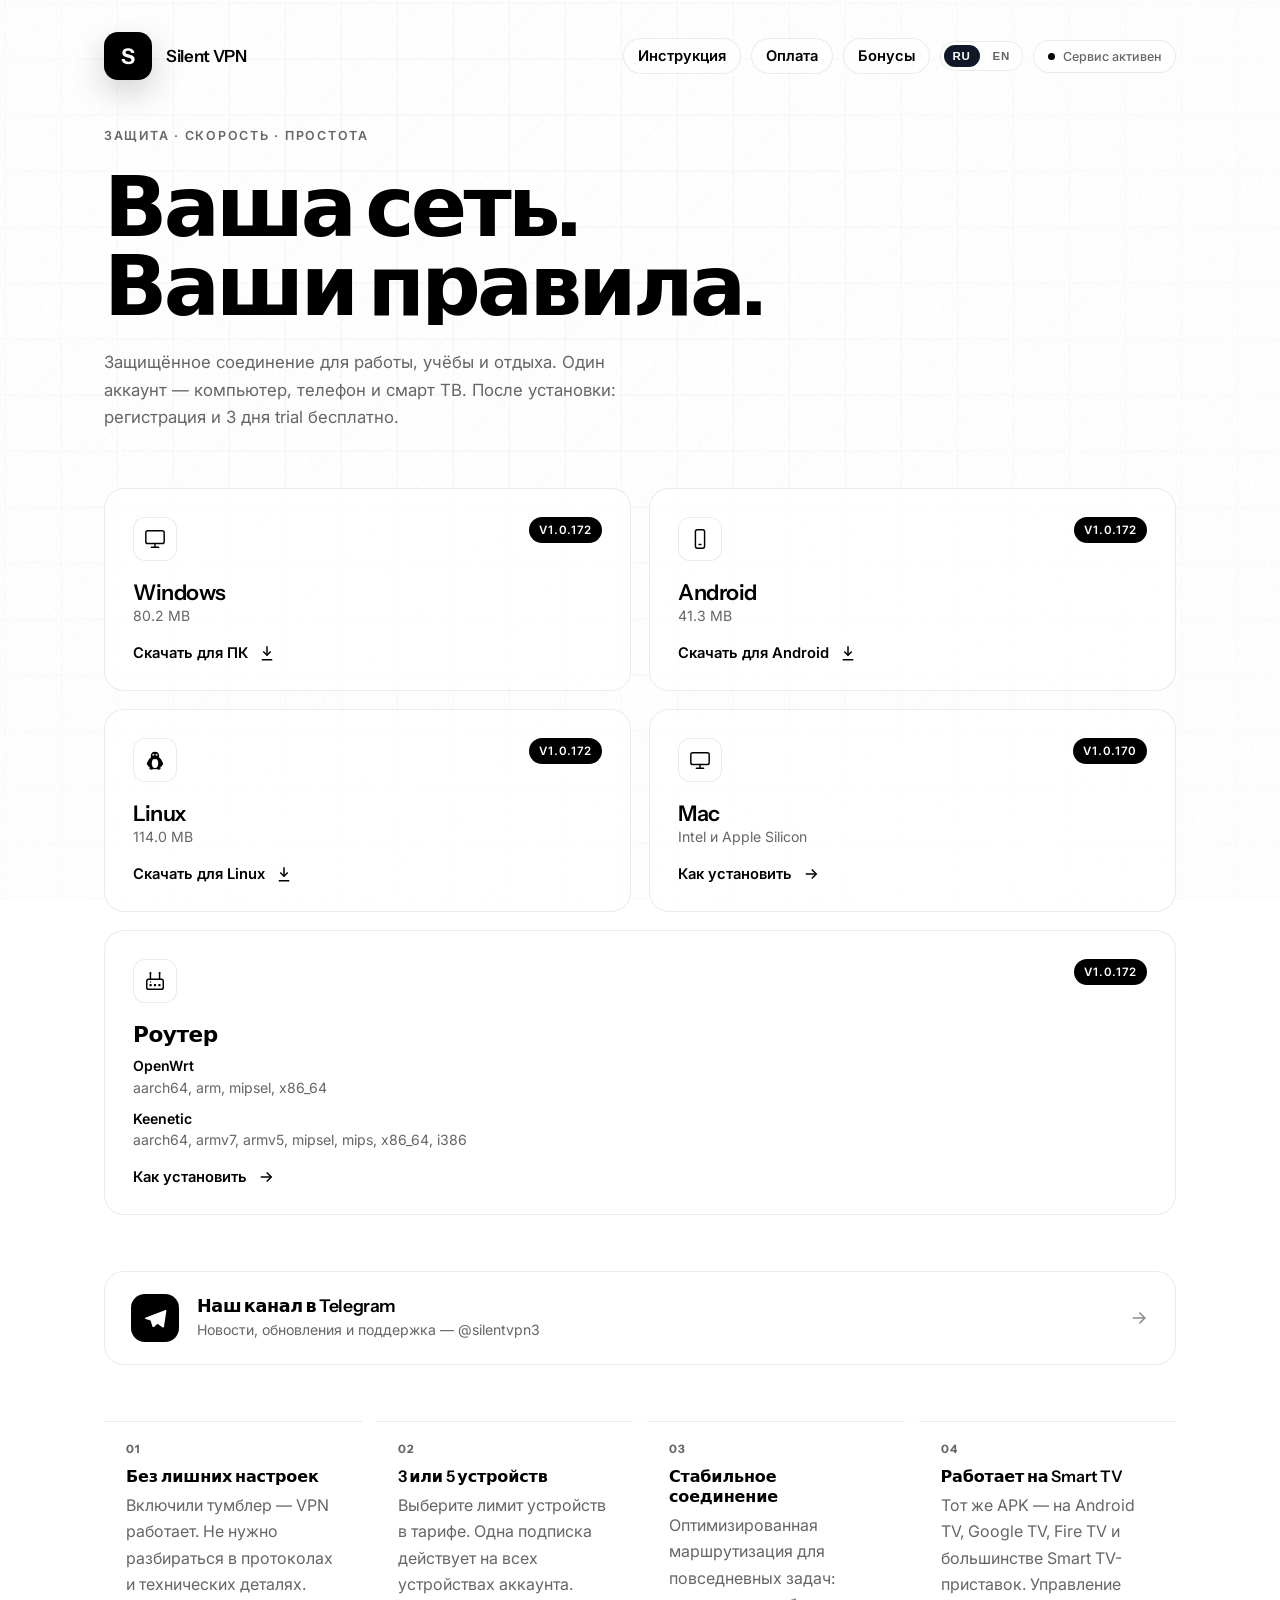
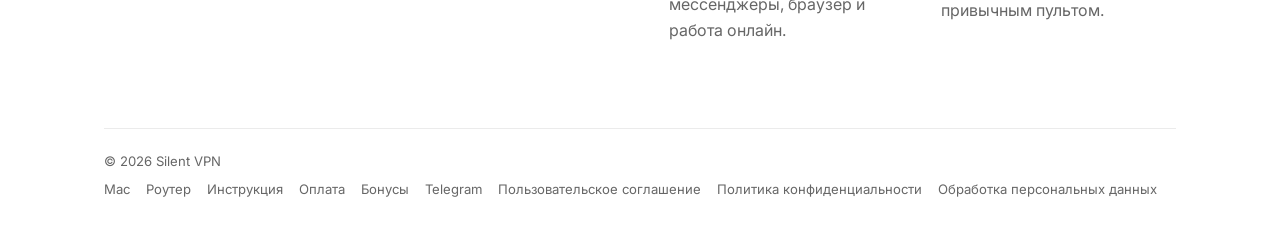
==== index.html @ e0f51c8a "fix: refresh router release badge from published metadata" ====
<!DOCTYPE html>
<html lang="ru">
<head>
  <meta charset="UTF-8">
  <meta name="viewport" content="width=device-width, initial-scale=1.0">
  <title>Silent VPN — скачать</title>
  <meta name="description" content="Silent VPN — защищённое соединение для работы, учёбы и отдыха. Windows, Android и Smart TV, 3 дня trial бесплатно.">
  <!-- site-build: 20260827-status-above-toggle -->
  <link rel="icon" href="favicon.svg" type="image/svg+xml">
  <link rel="preconnect" href="https://fonts.googleapis.com">
  <link rel="preconnect" href="https://fonts.gstatic.com" crossorigin>
  <link href="https://fonts.googleapis.com/css2?family=Instrument+Sans:wght@400;500;600;700&family=Inter:wght@400;500;600&display=swap" rel="stylesheet">
  <link rel="stylesheet" href="typography.css?v=1">
  <link rel="stylesheet" href="guide.css?v=25">
  <style>
    :root {
      --bg: #ffffff;
      --fg: #000000;
      --muted: #666666;
      --line: rgba(0, 0, 0, 0.08);
      --accent: #1a1a1a;
      --card: rgba(255, 255, 255, 0.72);
      --shadow: 0 24px 80px rgba(0, 0, 0, 0.08);
      --radius: 20px;
    }

    *, *::before, *::after { box-sizing: border-box; margin: 0; padding: 0; }

    html {
      scroll-behavior: smooth;
      -webkit-font-smoothing: antialiased;
    }

    body {
      min-height: 100vh;
      font-family: var(--font-body);
      font-weight: var(--weight-body);
      color: var(--fg);
      background: var(--bg);
      overflow-x: hidden;
    }

    .canvas-bg {
      position: fixed;
      inset: 0;
      z-index: 0;
      pointer-events: none;
    }

    .grain {
      position: fixed;
      inset: 0;
      z-index: 1;
      pointer-events: none;
      opacity: 0.045;
      background-image: url("data:image/svg+xml,%3Csvg viewBox='0 0 256 256' xmlns='http://www.w3.org/2000/svg'%3E%3Cfilter id='n'%3E%3CfeTurbulence type='fractalNoise' baseFrequency='0.85' numOctaves='4' stitchTiles='stitch'/%3E%3C/filter%3E%3Crect width='100%25' height='100%25' filter='url(%23n)'/%3E%3C/svg%3E");
      animation: grainShift 8s steps(10) infinite;
    }

    @keyframes grainShift {
      0%, 100% { transform: translate(0, 0); }
      10% { transform: translate(-2%, -3%); }
      30% { transform: translate(1%, 2%); }
      50% { transform: translate(-1%, 1%); }
      70% { transform: translate(2%, -1%); }
      90% { transform: translate(-2%, 2%); }
    }

    .page {
      position: relative;
      z-index: 2;
      min-height: 100vh;
      display: grid;
      grid-template-rows: auto 1fr auto;
      max-width: 1120px;
      margin: 0 auto;
      padding: 32px 24px 40px;
    }

    header {
      display: flex;
      align-items: center;
      justify-content: space-between;
      gap: 16px;
      animation: fadeUp 0.9s cubic-bezier(0.16, 1, 0.3, 1) both;
    }

    .brand {
      display: flex;
      align-items: center;
      gap: 14px;
      text-decoration: none;
      color: inherit;
    }

    .logo {
      width: 48px;
      height: 48px;
      border-radius: 14px;
      background: #000;
      display: grid;
      place-items: center;
      color: #fff;
      font-family: var(--font-display);
      font-weight: 700;
      font-size: 1.35rem;
      box-shadow: 0 12px 32px rgba(0, 0, 0, 0.18);
      animation: logoFloat 6s ease-in-out infinite;
    }

    @keyframes logoFloat {
      0%, 100% { transform: translateY(0); }
      50% { transform: translateY(-4px); }
    }

    .brand-name {
      font-family: var(--font-display);
      font-weight: 600;
      font-size: 1.05rem;
      letter-spacing: -0.02em;
    }

    .status-pill {
      display: inline-flex;
      align-items: center;
      gap: 8px;
      padding: 8px 14px;
      border: 1px solid var(--line);
      border-radius: 999px;
      font-size: 0.78rem;
      font-weight: 500;
      color: var(--muted);
      backdrop-filter: blur(8px);
      background: rgba(255, 255, 255, 0.6);
    }

    .status-dot {
      width: 7px;
      height: 7px;
      border-radius: 50%;
      background: #000;
      animation: pulse 2.4s ease-in-out infinite;
    }

    @keyframes pulse {
      0%, 100% { opacity: 1; transform: scale(1); }
      50% { opacity: 0.35; transform: scale(0.85); }
    }

    main {
      display: grid;
      align-content: center;
      gap: 56px;
      padding: 48px 0 64px;
    }

    .hero {
      display: grid;
      gap: 24px;
      max-width: 680px;
    }

    .eyebrow {
      font-size: 0.78rem;
      font-weight: 600;
      letter-spacing: 0.14em;
      text-transform: uppercase;
      color: var(--muted);
      animation: fadeUp 0.9s 0.08s cubic-bezier(0.16, 1, 0.3, 1) both;
    }

    h1 {
      font-family: var(--font-display);
      font-size: var(--type-page);
      line-height: 0.95;
      letter-spacing: -0.045em;
      font-weight: var(--weight-display);
    }

    .title-line {
      display: block;
      overflow: hidden;
    }

    .title-line span {
      display: inline-block;
      animation: slideUp 1s cubic-bezier(0.16, 1, 0.3, 1) both;
    }

    .title-line:nth-child(1) span { animation-delay: 0.12s; }
    .title-line:nth-child(2) span { animation-delay: 0.22s; }

    @keyframes slideUp {
      from { transform: translateY(110%); opacity: 0; }
      to { transform: translateY(0); opacity: 1; }
    }

    @keyframes fadeUp {
      from { transform: translateY(18px); opacity: 0; }
      to { transform: translateY(0); opacity: 1; }
    }

    .hero-desc {
      max-width: 520px;
      font-size: var(--type-lead);
      line-height: var(--leading-body);
      color: var(--muted);
      animation: fadeUp 0.9s 0.32s cubic-bezier(0.16, 1, 0.3, 1) both;
    }

    .promo-line {
      display: flex;
      flex-wrap: wrap;
      align-items: center;
      gap: 8px;
      margin-top: 4px;
    }

    .promo-old {
      text-decoration: line-through;
      text-decoration-color: rgba(102, 102, 102, 0.55);
      color: var(--muted);
      opacity: 0.6;
    }

    .promo-badge {
      display: inline-flex;
      align-items: center;
      gap: 6px;
      font-family: var(--font-display);
      font-size: 0.82rem;
      font-weight: 700;
      letter-spacing: 0.01em;
      color: #fff;
      background: var(--accent);
      padding: 5px 12px;
      border-radius: 999px;
      white-space: nowrap;
      animation: promoPulse 2.6s ease-in-out infinite;
    }

    .promo-badge::before {
      content: "";
      width: 6px;
      height: 6px;
      border-radius: 50%;
      background: #fff;
      flex-shrink: 0;
    }

    @keyframes promoPulse {
      0%, 100% { box-shadow: 0 0 0 0 rgba(26, 26, 26, 0.28); }
      50% { box-shadow: 0 0 0 6px rgba(26, 26, 26, 0); }
    }

    .downloads {
      display: grid;
      grid-template-columns: repeat(2, minmax(0, 1fr));
      gap: 18px;
      animation: fadeUp 0.9s 0.42s cubic-bezier(0.16, 1, 0.3, 1) both;
    }

    .dl-card-openwrt {
      grid-column: 1 / -1;
    }

    @media (max-width: 720px) {
      .downloads { grid-template-columns: 1fr; }
    }

    .dl-card {
      position: relative;
      display: flex;
      flex-direction: column;
      gap: 18px;
      padding: 28px;
      border: 1px solid var(--line);
      border-radius: var(--radius);
      background: var(--card);
      backdrop-filter: blur(16px);
      text-decoration: none;
      color: inherit;
      overflow: hidden;
      transition: transform 0.45s cubic-bezier(0.16, 1, 0.3, 1),
                  border-color 0.35s ease,
                  box-shadow 0.45s cubic-bezier(0.16, 1, 0.3, 1);
    }

    .dl-card::before {
      content: "";
      position: absolute;
      inset: 0;
      background: linear-gradient(135deg, rgba(0,0,0,0.04) 0%, transparent 55%);
      opacity: 0;
      transition: opacity 0.35s ease;
    }

    .dl-card:hover {
      transform: translateY(-4px);
      border-color: rgba(0, 0, 0, 0.18);
      box-shadow: var(--shadow);
    }

    .dl-card:hover::before { opacity: 1; }

    .dl-top {
      display: flex;
      align-items: flex-start;
      justify-content: space-between;
      gap: 12px;
    }

    .dl-icon {
      width: 44px;
      height: 44px;
      border-radius: 12px;
      border: 1px solid var(--line);
      display: grid;
      place-items: center;
      background: #fff;
    }

    .dl-icon svg {
      width: 22px;
      height: 22px;
      stroke: #000;
      fill: none;
      stroke-width: 1.6;
      stroke-linecap: round;
      stroke-linejoin: round;
    }

    /* Tux: заливка, не stroke-outline */
    .dl-icon-tux svg {
      stroke: none;
      overflow: visible;
    }
    .dl-icon-tux .tux-ink { fill: #000; }
    .dl-icon-tux .tux-belly { fill: #fff; }
    .dl-card-openwrt .r-ant,
    .dl-card-openwrt .r-port,
    .dl-card-openwrt .r-led { fill: #000; stroke: none; }

    .version-badge {
      font-size: 0.72rem;
      font-weight: 600;
      letter-spacing: 0.06em;
      text-transform: uppercase;
      padding: 6px 10px;
      border-radius: 999px;
      background: #000;
      color: #fff;
    }

    .version-badge.loading {
      background: #eee;
      color: #999;
    }

    .dl-title {
      font-family: var(--font-display);
      font-size: var(--type-subsection);
      font-weight: var(--weight-emphasis);
      letter-spacing: -0.02em;
    }

    .dl-meta {
      font-size: 0.88rem;
      color: var(--muted);
      line-height: 1.5;
    }

    .dl-action {
      display: inline-flex;
      align-items: center;
      gap: 10px;
      margin-top: auto;
      font-size: 0.92rem;
      font-weight: 600;
    }

    .dl-action svg {
      width: 18px;
      height: 18px;
      stroke: currentColor;
      fill: none;
      stroke-width: 2;
      transition: transform 0.35s cubic-bezier(0.16, 1, 0.3, 1);
    }

    .dl-card:hover .dl-action svg {
      transform: translateY(3px);
    }

    .dl-card-openwrt:hover .dl-action svg {
      transform: translateX(4px);
    }

    .telegram-block {
      animation: fadeUp 0.9s 0.48s cubic-bezier(0.16, 1, 0.3, 1) both;
    }

    .tg-card {
      display: flex;
      align-items: center;
      gap: 18px;
      padding: 22px 26px;
      border: 1px solid var(--line);
      border-radius: var(--radius);
      background: var(--card);
      backdrop-filter: blur(16px);
      text-decoration: none;
      color: inherit;
      transition: transform 0.45s cubic-bezier(0.16, 1, 0.3, 1),
                  border-color 0.35s ease,
                  box-shadow 0.45s cubic-bezier(0.16, 1, 0.3, 1);
    }

    .tg-card:hover {
      transform: translateY(-3px);
      border-color: rgba(0, 0, 0, 0.18);
      box-shadow: var(--shadow);
    }

    .tg-icon {
      flex-shrink: 0;
      width: 48px;
      height: 48px;
      border-radius: 14px;
      background: #000;
      display: grid;
      place-items: center;
    }

    .tg-icon svg {
      width: 24px;
      height: 24px;
      fill: #fff;
    }

    .tg-copy {
      display: grid;
      gap: 4px;
      min-width: 0;
    }

    .tg-title {
      font-family: var(--font-display);
      font-size: 1.1rem;
      font-weight: 600;
      letter-spacing: -0.02em;
    }

    .tg-sub {
      font-size: 0.88rem;
      color: var(--muted);
      line-height: 1.45;
    }

    .tg-arrow {
      margin-left: auto;
      flex-shrink: 0;
      width: 20px;
      height: 20px;
      stroke: currentColor;
      fill: none;
      stroke-width: 2;
      stroke-linecap: round;
      stroke-linejoin: round;
      opacity: 0.45;
      transition: transform 0.35s cubic-bezier(0.16, 1, 0.3, 1), opacity 0.25s ease;
    }

    .tg-card:hover .tg-arrow {
      opacity: 1;
      transform: translateX(3px);
    }

    .features {
      display: grid;
      grid-template-columns: repeat(auto-fit, minmax(220px, 1fr));
      gap: 14px;
      animation: fadeUp 0.9s 0.52s cubic-bezier(0.16, 1, 0.3, 1) both;
    }

    @media (max-width: 720px) {
      .features { grid-template-columns: 1fr; }
      .tg-card { padding: 20px; }
    }

    .feature {
      padding: 20px 22px;
      border-top: 1px solid var(--line);
    }

    .feature-num {
      font-family: var(--font-display);
      font-size: 0.72rem;
      font-weight: 700;
      letter-spacing: 0.12em;
      color: var(--muted);
      margin-bottom: 10px;
    }

    .feature-title {
      font-family: var(--font-display);
      font-size: 1rem;
      font-weight: 600;
      margin-bottom: 6px;
      letter-spacing: -0.01em;
    }

    .feature-text {
      font-size: var(--type-body);
      line-height: var(--leading-body);
      color: var(--muted);
    }

    .legal-note {
      margin-top: 10px;
      font-size: 0.74rem;
      line-height: 1.55;
      color: #6B7280;
    }

    .legal-note a {
      color: inherit;
      border-bottom: 1px dashed rgba(107, 114, 128, 0.7);
      text-decoration: none;
    }

    .legal-note a:hover {
      color: #111827;
      border-bottom-color: rgba(17, 24, 39, 0.45);
    }

    footer {
      display: flex;
      flex-wrap: wrap;
      align-items: center;
      justify-content: space-between;
      gap: 12px;
      padding-top: 24px;
      border-top: 1px solid var(--line);
      font-size: 0.82rem;
      color: var(--muted);
      animation: fadeUp 0.9s 0.62s cubic-bezier(0.16, 1, 0.3, 1) both;
    }

    footer a {
      color: inherit;
      text-decoration: none;
      border-bottom: 1px solid transparent;
      transition: border-color 0.25s ease, color 0.25s ease;
    }

    footer a:hover {
      color: #000;
      border-bottom-color: rgba(0, 0, 0, 0.35);
    }

    .lang-switch {
      display: inline-flex;
      align-items: center;
      gap: 4px;
      padding: 3px;
      border: 1px solid var(--line);
      border-radius: 999px;
      background: rgba(255, 255, 255, 0.7);
    }

    .lang-switch button {
      border: 0;
      background: transparent;
      border-radius: 999px;
      padding: 5px 9px;
      font-size: 0.72rem;
      font-weight: 700;
      letter-spacing: 0.06em;
      color: var(--muted);
      cursor: pointer;
      transition: background-color 0.2s ease, color 0.2s ease;
    }

    .lang-switch button.is-active {
      background: #111827;
      color: #fff;
    }

    .cursor-glow {
      position: fixed;
      width: 320px;
      height: 320px;
      border-radius: 50%;
      pointer-events: none;
      z-index: 1;
      background: radial-gradient(circle, rgba(0,0,0,0.04) 0%, transparent 70%);
      transform: translate(-50%, -50%);
      transition: opacity 0.3s ease;
      opacity: 0;
    }

    body:hover .cursor-glow { opacity: 1; }

    @media (prefers-reduced-motion: reduce) {
      *, *::before, *::after {
        animation-duration: 0.01ms !important;
        animation-iteration-count: 1 !important;
        transition-duration: 0.01ms !important;
      }
      .cursor-glow { display: none; }
    }
  </style>
</head>
<body>
  <canvas class="canvas-bg" id="gridCanvas" aria-hidden="true"></canvas>
  <div class="grain" aria-hidden="true"></div>
  <div class="cursor-glow" id="cursorGlow" aria-hidden="true"></div>

  <div class="page view" id="view-home">
    <header>
      <a class="brand" href="#" data-open-home>
        <div class="logo" aria-hidden="true">S</div>
        <span class="brand-name">Silent VPN</span>
      </a>
      <div class="header-actions">
        <a class="nav-link" href="#guide" data-open-guide>Инструкция</a>
        <a class="nav-link" href="#payment" data-open-payment>Оплата</a>
        <a class="nav-link" href="#bonuses" data-open-bonuses-page>Бонусы</a>
        <div class="lang-switch" aria-label="Выбор языка">
          <button type="button" data-home-lang="ru" class="is-active">RU</button>
          <button type="button" data-home-lang="en">EN</button>
        </div>
        <div class="status-pill">
          <span class="status-dot" aria-hidden="true"></span>
          <span>Сервис активен</span>
        </div>
      </div>
    </header>

    <main>
      <section class="hero">
        <p class="eyebrow">Защита · Скорость · Простота</p>
        <h1>
          <span class="title-line"><span>Ваша сеть.</span></span>
          <span class="title-line"><span>Ваши правила.</span></span>
        </h1>
        <p class="hero-desc">
          Защищённое соединение для работы, учёбы и отдыха. Один аккаунт — компьютер, телефон и смарт ТВ.
          После установки: регистрация и 3 дня trial бесплатно.
        </p>
      </section>

      <section class="downloads" aria-label="Скачать приложение">
        <a class="dl-card" id="pcDownload" href="https://github.com/silentvpn3/silentvpn3.github.io/releases/download/v1.0.172/Silent.VPN.Setup.1.0.172.exe" download>
          <div class="dl-top">
            <div class="dl-icon" aria-hidden="true">
              <svg viewBox="0 0 24 24"><rect x="2" y="3" width="20" height="14" rx="2"/><path d="M8 21h8M12 17v4"/></svg>
            </div>
            <span class="version-badge" id="pcVersion" data-version="1.0.172">v1.0.172</span>
          </div>
          <div>
            <div class="dl-title">Windows</div>
            <p class="dl-meta" id="pcMeta">80.2 MB</p>
          </div>
          <span class="dl-action">
            Скачать для ПК
            <svg viewBox="0 0 24 24"><path d="M12 3v12"/><path d="m7 10 5 5 5-5"/><path d="M5 21h14"/></svg>
          </span>
        </a>

        <a class="dl-card" id="androidDownload" href="https://github.com/silentvpn3/silentvpn3.github.io/releases/download/v1.0.172/SilentVPN-release-1.0.172.apk" download>
          <div class="dl-top">
            <div class="dl-icon" aria-hidden="true">
              <svg viewBox="0 0 24 24"><rect x="7" y="2" width="10" height="20" rx="2"/><path d="M11 18h2"/></svg>
            </div>
            <span class="version-badge" id="androidVersion" data-version="1.0.172">v1.0.172</span>
          </div>
          <div>
            <div class="dl-title">Android</div>
            <p class="dl-meta" id="androidMeta">41.3 MB</p>
          </div>
          <span class="dl-action">
            Скачать для Android
            <svg viewBox="0 0 24 24"><path d="M12 3v12"/><path d="m7 10 5 5 5-5"/><path d="M5 21h14"/></svg>
          </span>
        </a>

        <a class="dl-card dl-card-linux" id="linuxDownload" href="https://github.com/silentvpn3/silentvpn3.github.io/releases/download/v1.0.172/Silent.VPN.Setup.1.0.172.deb" download>
          <div class="dl-top">
            <div class="dl-icon dl-icon-tux" aria-hidden="true">
              <svg viewBox="0 0 24 24">
                <!-- сидящий Tux: лапы → тело → брюшко → ласты → голова → клюв → глаза -->
                <ellipse class="tux-ink" cx="8.2" cy="21.4" rx="2.4" ry="1.15"/>
                <ellipse class="tux-ink" cx="15.8" cy="21.4" rx="2.4" ry="1.15"/>
                <path class="tux-ink" d="M12 3.2c-2.6 0-4.6 2-4.6 4.5 0 .55.1 1.05.28 1.5C5.4 10.5 3.8 13 3.8 15.8c0 3.7 3.5 6.2 8.2 6.2s8.2-2.5 8.2-6.2c0-2.8-1.6-5.3-3.88-6.6.18-.45.28-.95.28-1.5 0-2.5-2-4.5-4.6-4.5z"/>
                <ellipse class="tux-belly" cx="12" cy="15.6" rx="3.5" ry="5.1"/>
                <path class="tux-ink" d="M6.2 12.2c-2.4 1.1-3.6 3.4-3 5.6 1.7-1.4 3.1-2.6 3.8-4.8-.3-.25-.55-.55-.8-.8z"/>
                <path class="tux-ink" d="M17.8 12.2c2.4 1.1 3.6 3.4 3 5.6-1.7-1.4-3.1-2.6-3.8-4.8.3-.25.55-.55.8-.8z"/>
                <circle class="tux-ink" cx="12" cy="7.1" r="4.15"/>
                <path class="tux-ink" d="M12.15 8.15 L17.1 9.35 L12.15 10.7 Z"/>
                <circle class="tux-belly" cx="10.25" cy="6.25" r="1.2"/>
                <circle class="tux-belly" cx="13.75" cy="6.25" r="1.2"/>
                <circle class="tux-ink" cx="10.55" cy="6.45" r="0.52"/>
                <circle class="tux-ink" cx="14.05" cy="6.45" r="0.52"/>
              </svg>
            </div>
            <span class="version-badge" id="linuxVersion" data-version="1.0.172">v1.0.172</span>
          </div>
          <div>
            <div class="dl-title">Linux</div>
            <p class="dl-meta" id="linuxMeta">114.0 MB</p>
          </div>
          <span class="dl-action">
            Скачать для Linux
            <svg viewBox="0 0 24 24"><path d="M12 3v12"/><path d="m7 10 5 5 5-5"/><path d="M5 21h14"/></svg>
          </span>
        </a>

        <a class="dl-card" id="macGuide" href="#mac" data-open-mac>
          <div class="dl-top">
            <div class="dl-icon" aria-hidden="true">
              <svg viewBox="0 0 24 24"><rect x="2" y="4" width="20" height="13" rx="2"/><path d="M8 21h8M12 17v4"/></svg>
            </div>
            <span class="version-badge" id="macVersion" data-version="1.0.168">v1.0.168</span>
          </div>
          <div>
            <div class="dl-title">Mac</div>
            <p class="dl-meta" id="macMeta">Intel и Apple Silicon</p>
          </div>
          <span class="dl-action">
            Как установить
            <svg viewBox="0 0 24 24"><path d="M5 12h14"/><path d="m13 6 6 6-6 6"/></svg>
          </span>
        </a>

        <a class="dl-card dl-card-openwrt" id="openwrtGuide" href="#openwrt" data-open-openwrt>
          <div class="dl-top">
            <div class="dl-icon" aria-hidden="true">
              <svg viewBox="0 0 24 24">
                <path d="M7 10V4"/>
                <path d="M17 10V4"/>
                <circle class="r-ant" cx="7" cy="3.2" r="1.15"/>
                <circle class="r-ant" cx="17" cy="3.2" r="1.15"/>
                <rect x="3" y="10" width="18" height="11" rx="2"/>
                <rect class="r-port" x="6" y="15.2" width="2.4" height="2.4" rx="0.4"/>
                <rect class="r-port" x="10.8" y="15.2" width="2.4" height="2.4" rx="0.4"/>
                <rect class="r-port" x="15.6" y="15.2" width="2.4" height="2.4" rx="0.4"/>
                <circle class="r-led" cx="7.2" cy="13" r="0.7"/>
              </svg>
            </div>
            <span class="version-badge" id="openwrtVersion" data-version="1.0.172" data-openwrt-version="1.0.172" data-keenetic-version="1.0.172">v1.0.172</span>
          </div>
          <div>
            <div class="dl-title">Роутер</div>
            <div class="router-architectures"><p class="dl-meta"><strong>OpenWrt</strong><br>aarch64, arm, mipsel, x86_64</p><p class="dl-meta"><strong>Keenetic</strong><br>aarch64, armv7, armv5, mipsel, mips, x86_64, i386</p></div>
          </div>
          <span class="dl-action">
            Как установить
            <svg viewBox="0 0 24 24"><path d="M5 12h14"/><path d="m13 6 6 6-6 6"/></svg>
          </span>
        </a>

      </section>

      <section class="telegram-block" aria-label="Telegram-канал">
        <a class="tg-card" href="https://telegram.me/silentvpn3" target="_blank" rel="noopener noreferrer">
          <span class="tg-icon" aria-hidden="true">
            <svg viewBox="0 0 24 24" xmlns="http://www.w3.org/2000/svg">
              <path d="M21.8 4.2 2.9 11.5c-1.3.5-1.3 1.2-.2 1.5l4.8 1.5 1.9 5.7c.2.7.4.9 1 .9.6 0 .9-.3 1.2-.6l2.9-2.8 4.8 3.5c.9.5 1.5.2 1.7-.8L23.3 5.5c.3-1.2-.5-1.7-1.5-1.3ZM9.4 14.7l-.3 3.4 1.5-2.1 7.4-6.7c.3-.3 0-.4-.3-.2L9.4 14.7Z"/>
            </svg>
          </span>
          <span class="tg-copy">
            <span class="tg-title">Наш канал в Telegram</span>
            <span class="tg-sub">Новости, обновления и поддержка — @silentvpn3</span>
          </span>
          <svg class="tg-arrow" viewBox="0 0 24 24" aria-hidden="true">
            <path d="M5 12h14"/><path d="m13 6 6 6-6 6"/>
          </svg>
        </a>
      </section>

      <section class="features">
        <article class="feature">
          <div class="feature-num">01</div>
          <h2 class="feature-title">Без лишних настроек</h2>
          <p class="feature-text">Включили тумблер — VPN работает. Не нужно разбираться в протоколах и технических деталях.</p>
        </article>
        <article class="feature">
          <div class="feature-num">02</div>
          <h2 class="feature-title">3 или 5 устройств</h2>
          <p class="feature-text">Выберите лимит устройств в тарифе. Одна подписка действует на всех устройствах аккаунта.</p>
        </article>
        <article class="feature">
          <div class="feature-num">03</div>
          <h2 class="feature-title">Стабильное соединение</h2>
          <p class="feature-text">Оптимизированная маршрутизация для повседневных задач: мессенджеры, браузер и работа онлайн.</p>
        </article>
        <article class="feature">
          <div class="feature-num">04</div>
          <h2 class="feature-title">Работает на Smart TV</h2>
          <p class="feature-text">Тот же APK — на Android TV, Google TV, Fire TV и большинстве Smart TV-приставок. Управление привычным пультом.</p>
        </article>
      </section>

    </main>

    <footer>
      <span>© 2026 Silent VPN</span>
      <div style="display:flex;gap:16px;flex-wrap:wrap">
        <a href="#mac" data-open-mac>Mac</a>
        <a href="#openwrt" data-open-openwrt>Роутер</a>
        <a href="#guide" data-open-guide>Инструкция</a>
        <a href="#payment" data-open-payment>Оплата</a>
        <a href="#bonuses" data-open-bonuses-page>Бонусы</a>
        <a href="https://telegram.me/silentvpn3" target="_blank" rel="noopener noreferrer">Telegram</a>
        <a href="#terms" data-open-terms>Пользовательское соглашение</a>
        <a href="#privacy" data-open-privacy>Политика конфиденциальности</a>
        <a href="#pdn" data-open-pdn>Обработка персональных данных</a>
      </div>
    </footer>
  </div>

  <!-- ========== MAC INSTALL VIEW ========== -->
  <div class="guide-page view" id="view-mac" hidden>
    <header style="display:flex;align-items:center;justify-content:space-between;gap:16px;margin-bottom:8px">
      <a class="brand" href="#" data-open-home>
        <div class="logo" aria-hidden="true">S</div>
        <span class="brand-name">Silent VPN</span>
      </a>
      <div class="header-actions">
        <a class="nav-link" href="#" data-open-home>← На главную</a>
        <div class="status-pill">
          <span class="status-dot" aria-hidden="true"></span>
          <span>Mac</span>
        </div>
      </div>
    </header>

    <section class="guide-hero install-doc">
      <p class="eyebrow">macOS</p>
      <h1>Установка на Mac</h1>
    </section>

    <div class="mac-downloads">
      <a class="dl-card" id="macX64Download" href="https://github.com/silentvpn3/silentvpn3.github.io/releases/download/v1.0.168/Silent.VPN.Setup.1.0.168-x64.dmg" download>
        <div class="dl-top">
          <span class="version-badge" id="macX64Version">v1.0.168</span>
        </div>
        <div>
          <div class="dl-title">Intel</div>
          <p class="dl-meta" id="macX64Meta">Процессоры Intel</p>
        </div>
        <span class="dl-action">Скачать для Intel</span>
      </a>
      <a class="dl-card" id="macArmDownload" href="https://github.com/silentvpn3/silentvpn3.github.io/releases/download/v1.0.168/Silent.VPN.Setup.1.0.168-arm64.dmg" download>
        <div class="dl-top">
          <span class="version-badge" id="macArmVersion">v1.0.168</span>
        </div>
        <div>
          <div class="dl-title">Apple Silicon</div>
          <p class="dl-meta" id="macArmMeta">Mac с чипом серии M</p>
        </div>
        <span class="dl-action">Скачать для Apple Silicon</span>
      </a>
    </div>

    <div class="mac-stage" aria-hidden="true">
      <div class="mac-window">
        <div class="mac-titlebar">
          <div class="mac-dots"><span></span><span></span><span></span></div>
          <span class="mac-wtitle">Silent VPN 1.0.168</span>
        </div>
        <div class="mac-finder">
          <div class="mac-slot">
            <div class="mac-appico">S</div>
            <span class="mac-label">Silent VPN</span>
          </div>
          <svg class="mac-arrow" viewBox="0 0 72 60" aria-hidden="true">
            <path d="M5 21 H30 V9 L66 30 L30 51 V39 H5 Z" fill="none" stroke="#6a6a6e" stroke-width="2.15" stroke-dasharray="5.2 3.7" stroke-linejoin="miter"/>
          </svg>
          <div class="mac-slot">
            <img class="mac-folder" src="mac-applications-folder.png" alt="" width="104" height="104">
            <span class="mac-label">Applications</span>
          </div>
          <div class="mac-ghost">S</div>
        </div>
      </div>
      <p class="mac-caption mac-cap-1">Перетащите Silent VPN в «Программы»</p>
      <p class="mac-caption mac-cap-2">Разрешите установку службы VPN</p>
      <p class="mac-caption mac-cap-3">Дождитесь статуса «Подключено»</p>
    </div>

    <div class="install-doc">
      <section class="install-step">
        <div class="guide-section-num">01</div>
        <h2>Скачайте приложение</h2>
        <p>Выберите кнопку выше: Intel — для Mac с процессором Intel, Apple Silicon — для Mac с чипом серии M.</p>
      </section>
      <section class="install-step">
        <div class="guide-section-num">02</div>
        <h2>Установите приложение</h2>
        <p>Откройте скачанный файл .dmg и перетащите Silent VPN на папку Applications («Программы»).</p>
      </section>
      <section class="install-step">
        <div class="guide-section-num">03</div>
        <h2>Запустите Silent VPN</h2>
        <p>Откройте Silent VPN из папки «Программы». При предупреждении о непроверенном разработчике перейдите в «Системные настройки» → «Конфиденциальность и безопасность» → «Все равно открыть» и подтвердите запуск.</p>
      </section>
      <section class="install-step">
        <div class="guide-section-num">04</div>
        <h2>Разрешите работу VPN</h2>
        <p>Если macOS запросит пароль, введите пароль администратора Mac для установки службы VPN.</p>
      </section>
      <section class="install-step">
        <div class="guide-section-num">05</div>
        <h2>Войдите и подключитесь</h2>
        <p>Зарегистрируйтесь или войдите в аккаунт. Включите тумблер на главном экране и дождитесь статуса «Подключено».</p>
      </section>
    </div>

    <footer style="margin-top:40px;padding-top:24px;border-top:1px solid var(--line);display:flex;justify-content:space-between;flex-wrap:wrap;gap:12px;font-size:0.82rem;color:var(--muted)">
      <span>© 2026 Silent VPN</span>
      <a href="#" data-open-home style="color:inherit;text-decoration:none">На главную</a>
    </footer>
  </div>

  <!-- ========== OPENWRT INSTALL VIEW ========== -->
  <div class="guide-page view" id="view-openwrt" hidden>
    <header style="display:flex;align-items:center;justify-content:space-between;gap:16px;margin-bottom:8px">
      <a class="brand" href="#" data-open-home>
        <div class="logo" aria-hidden="true">S</div>
        <span class="brand-name">Silent VPN</span>
      </a>
      <div class="header-actions">
        <a class="nav-link" href="#" data-open-home>← На главную</a>
        <a class="nav-link" href="#guide" data-open-guide>Инструкция</a>
        <div class="status-pill">
          <span class="status-dot" aria-hidden="true"></span>
          <span>Роутер</span>
        </div>
      </div>
    </header>

    <section class="guide-hero install-doc">
      <p class="eyebrow">OpenWrt 23.05+ / Keenetic + Entware</p>
      <h1>Установка на роутер</h1>
      <p class="hero-desc">Система и процессор определяются автоматически</p>
    </section>

    <div class="install-doc">
      <aside class="install-step" aria-label="Подготовка">
        <h2>Подготовка</h2>
        <div class="router-platform">
          <h3>Подготовка OpenWrt</h3>
          <p>Нужен OpenWrt 23.05 или новее и доступ к роутеру по SSH.</p>
        </div>
        <div class="router-platform">
          <h3>Подготовка Keenetic</h3>
          <p>Перед установкой настройте Entware и включите компонент «Поддержка открытых пакетов» (OPKG).</p>
        </div>
      </aside>

      <section class="install-step">
        <div class="guide-section-num">01</div>
        <h2>Подключитесь по SSH</h2>
        <p>Откройте PowerShell или терминал на компьютере. В командах замените 192.168.1.1 на IP своего роутера.</p>
        <div class="router-platform">
          <h3>SSH OpenWrt</h3>
          <div class="cmd-block">
            <button type="button" class="cmd-copy" data-copy-cmd>Копировать</button>
            <pre>ssh root@192.168.1.1</pre>
          </div>
          <p>Пароль — как в веб-панели роутера.</p>
        </div>
        <div class="router-platform">
          <h3>SSH Keenetic</h3>
          <p>Используйте пароль Entware. Выберите команду с портом из журнала установки Entware.</p>
          <p>Если порт 22:</p>
          <div class="cmd-block">
            <button type="button" class="cmd-copy" data-copy-cmd>Копировать</button>
            <pre>ssh -p 22 root@192.168.1.1</pre>
          </div>
          <p>Если порт 222:</p>
          <div class="cmd-block">
            <button type="button" class="cmd-copy" data-copy-cmd>Копировать</button>
            <pre>ssh -p 222 root@192.168.1.1</pre>
          </div>
        </div>
      </section>

      <section class="install-step">
        <div class="guide-section-num">02</div>
        <h2>Проверьте свободное место</h2>
        <div class="router-platform">
          <h3>Память OpenWrt</h3>
          <div class="cmd-block">
            <button type="button" class="cmd-copy" data-copy-cmd>Копировать</button>
            <pre>df -h /tmp /usr; awk '/^MemAvailable:/ {a=$2} /^MemFree:/ {f=$2} END {printf "RAM available: %.1f MB\n", (a ? a : f) / 1024}' /proc/meminfo</pre>
          </div>
          <p>Смотрите колонку Available: в строке /tmp нужно от 30 МБ, в строке внутренней памяти (обычно overlayfs:/overlay) — от 25 МБ. RAM available — от 30 МБ.</p>
        </div>
        <div class="router-platform">
          <h3>Память Keenetic</h3>
          <div class="cmd-block">
            <button type="button" class="cmd-copy" data-copy-cmd>Копировать</button>
            <pre>df -h /opt; awk '/^MemAvailable:/ {a=$2} /^MemFree:/ {f=$2} END {printf "RAM available: %.1f MB\n", (a ? a : f) / 1024}' /proc/meminfo</pre>
          </div>
          <p>Смотрите колонку Available: в строке /opt нужно от 60 МБ. RAM available — от 32 МБ.</p>
        </div>
      </section>

      <section class="install-step">
        <div class="guide-section-num">03</div>
        <h2>Установка</h2>
        <p>Роутеру нужен интернет. Скрипт сам проверит память, скачает сборку для вашего процессора и удалит временные файлы. Выполните и дождитесь «Готово»:</p>
        <div class="router-platform">
          <h3>Установка OpenWrt</h3>
          <div class="cmd-block">
            <button type="button" class="cmd-copy" data-copy-cmd>Копировать</button>
            <pre>wget -O /tmp/sv.sh https://silentvpn3.github.io/router-install.sh &amp;&amp; sh /tmp/sv.sh</pre>
          </div>
          <p>Если появляется ошибка SSL/сертификата («Unable to establish SSL connection»), выполните:</p>
          <div class="cmd-block">
            <button type="button" class="cmd-copy" data-copy-cmd>Копировать</button>
            <pre>wget -O /tmp/sv.sh http://silentvpn3.github.io/router-install.sh &amp;&amp; sh /tmp/sv.sh</pre>
          </div>
        </div>
        <div class="router-platform">
          <h3>Установка Keenetic</h3>
          <div class="cmd-block">
            <button type="button" class="cmd-copy" data-copy-cmd>Копировать</button>
            <pre>wget -O /tmp/sv.sh https://silentvpn3.github.io/router-install.sh &amp;&amp; sh /tmp/sv.sh</pre>
          </div>
          <p>Если появляется ошибка SSL/сертификата («Unable to establish SSL connection»), выполните:</p>
          <div class="cmd-block">
            <button type="button" class="cmd-copy" data-copy-cmd>Копировать</button>
            <pre>wget -O /tmp/sv.sh http://silentvpn3.github.io/router-install.sh &amp;&amp; sh /tmp/sv.sh</pre>
          </div>
        </div>
      </section>

      <section class="install-step">
        <div class="guide-section-num">04</div>
        <h2>Вход</h2>
        <p>Откройте адрес панели в браузере. Замените 192.168.1.1 на IP своего роутера.</p>
        <div class="router-platform">
          <h3>Панель OpenWrt</h3>
          <div class="cmd-block">
            <button type="button" class="cmd-copy" data-copy-cmd>Копировать</button>
            <pre>http://192.168.1.1.silent.vpn</pre>
          </div>
        </div>
        <div class="router-platform">
          <h3>Панель Keenetic</h3>
          <div class="cmd-block">
            <button type="button" class="cmd-copy" data-copy-cmd>Копировать</button>
            <pre>http://192.168.1.1.silent.vpn</pre>
          </div>
        </div>
        <p>Войдите в аккаунт Silent VPN. В «Исключениях» включите «Российские сервисы мимо VPN», затем включите VPN.</p>
      </section>

      <section class="install-step">
        <div class="guide-section-num">05</div>
        <h2>Удаление</h2>
        <div class="router-platform">
          <h3>Удаление OpenWrt</h3>
          <p>Данные входа и настройки сохранятся.</p>
          <div class="cmd-block">
            <button type="button" class="cmd-copy" data-copy-cmd>Копировать</button>
            <pre>wget -O /tmp/sv-rm.sh https://silentvpn3.github.io/openwrt-uninstall.sh &amp;&amp; sh /tmp/sv-rm.sh --keep-data</pre>
          </div>
          <p>Для полного удаления вместе с данными входа и настройками:</p>
          <div class="cmd-block">
            <button type="button" class="cmd-copy" data-copy-cmd>Копировать</button>
            <pre>wget -O /tmp/sv-rm.sh https://silentvpn3.github.io/openwrt-uninstall.sh &amp;&amp; sh /tmp/sv-rm.sh --purge</pre>
          </div>
        </div>
        <div class="router-platform">
          <h3>Удаление Keenetic</h3>
          <div class="cmd-block">
            <button type="button" class="cmd-copy" data-copy-cmd>Копировать</button>
            <pre>wget -O /tmp/svk-rm.sh https://silentvpn3.github.io/keenetic-uninstall.sh &amp;&amp; sh /tmp/svk-rm.sh</pre>
          </div>
          <p>Аккаунт и настройки сохранятся. Если хотите удалить и их, используйте команду ниже:</p>
          <div class="cmd-block">
            <button type="button" class="cmd-copy" data-copy-cmd>Копировать</button>
            <pre>wget -O /tmp/svk-rm.sh https://silentvpn3.github.io/keenetic-uninstall.sh &amp;&amp; sh /tmp/svk-rm.sh --purge</pre>
          </div>
        </div>
      </section>

      <section class="install-step">
        <div class="guide-section-num">06</div>
        <h2>Обновление</h2>
        <p>Способ 1 — через SSH</p>
        <div class="router-platform">
          <h3>Обновление OpenWrt</h3>
          <p>Повторите установку без удаления. Аккаунт и настройки сохранятся.</p>
          <div class="cmd-block">
            <button type="button" class="cmd-copy" data-copy-cmd>Копировать</button>
            <pre>wget -O /tmp/sv.sh https://silentvpn3.github.io/router-install.sh &amp;&amp; sh /tmp/sv.sh</pre>
          </div>
        </div>
        <div class="router-platform">
          <h3>Обновление Keenetic</h3>
          <p>Повторите установку без удаления. Аккаунт и настройки сохранятся.</p>
          <div class="cmd-block">
            <button type="button" class="cmd-copy" data-copy-cmd>Копировать</button>
            <pre>wget -O /tmp/sv.sh https://silentvpn3.github.io/router-install.sh &amp;&amp; sh /tmp/sv.sh</pre>
          </div>
        </div>
        <div class="router-platform">
          <h3>Способ 2 — через панель</h3>
          <p>Когда выйдет новая версия, внизу главного экрана панели появится кнопка обновления. Нажмите её и дождитесь завершения.</p>
          <p>Во время установки обновления VPN временно отключится, затем подключится автоматически. Настройки и вход в аккаунт сохранятся.</p>
        </div>
      </section>
    </div>

    <footer style="margin-top:40px;padding-top:24px;border-top:1px solid var(--line);display:flex;justify-content:space-between;flex-wrap:wrap;gap:12px;font-size:0.82rem;color:var(--muted)">
      <span>© 2026 Silent VPN</span>
      <a href="#" data-open-home style="color:inherit;text-decoration:none">На главную</a>
    </footer>
  </div>

  <!-- ========== GUIDE VIEW ========== -->
  <div class="guide-page view" id="view-guide" hidden>
    <header style="display:flex;align-items:center;justify-content:space-between;gap:16px;margin-bottom:8px">
      <a class="brand" href="#" data-open-home>
        <div class="logo" aria-hidden="true">S</div>
        <span class="brand-name">Silent VPN</span>
      </a>
      <div class="header-actions">
        <a class="nav-link" href="#" data-open-home>← На главную</a>
        <div class="status-pill">
          <span class="status-dot" aria-hidden="true"></span>
          <span>Гайд</span>
        </div>
      </div>
    </header>

    <section class="guide-hero">
      <h1>Быстрый старт<br>с Silent VPN</h1>
    </section>

    <nav class="guide-toc" aria-label="Разделы инструкции">
      <button type="button" class="toc-chip is-active" data-jump="g-register">Регистрация</button>
      <button type="button" class="toc-chip" data-jump="g-login">Вход</button>
      <button type="button" class="toc-chip" data-jump="g-excl">Исключения</button>
      <button type="button" class="toc-chip" data-jump="g-server">Выбор сервера</button>
      <button type="button" class="toc-chip" data-jump="g-connect">Подключение</button>
      <button type="button" class="toc-chip" data-jump="g-sessions">Сессии</button>
    </nav>

    <!-- 05 connect preview -->
    <section class="guide-section" id="g-connect">
      <div>
        <div class="guide-section-num">05</div>
        <h2>Подключение VPN</h2>
        <div class="guide-section-text">
          <p>После входа откройте главный экран и включите VPN тумблером. Надпись над тумблером сменится с «Отключено» на зелёное «Подключено».</p>
          <ul class="guide-bullets">
            <li>Одно нажатие включает VPN</li>
            <li>Повторное нажатие отключает VPN</li>
            <li>Статус подключения — над тумблером; когда VPN включён, надпись зелёная</li>
          </ul>
        </div>
      </div>
      <div class="demo-shell">
        <div class="demo-stage" data-demo="overview">
          <div class="demo-device">
            <div class="demo-screen is-app">
              <div class="demo-home">
                <div class="demo-titlebar">
                  <button type="button" class="demo-menu-trigger" aria-label="Меню">
                    <span></span><span></span><span></span>
                  </button>
                  <div class="demo-titlebar-title">Silent VPN</div>
                </div>
                <div class="demo-home-body">
                  <div class="demo-status" data-status>Отключено</div>
                  <div class="demo-toggle" data-toggle>
                    <span class="demo-toggle-knob">
                      <span class="demo-knob-spin"></span>
                    </span>
                  </div>
                </div>
              </div>
            </div>
          </div>
          <div class="demo-cursor" aria-hidden="true">
            <svg viewBox="0 0 24 24"><path d="M4 3.5 19 12l-7.2 1.6L9.2 21 4 3.5z"/></svg>
          </div>
        </div>
      </div>
    </section>

    <!-- 02 register -->
    <section class="guide-section reverse" id="g-register">
      <div>
        <div class="guide-section-num">01</div>
        <h2>Регистрация</h2>
        <div class="guide-section-text">
          <p>После установки клиент сам готовит канал — это занимает пару секунд. Как только надпись становится зелёной, можно создавать аккаунт.</p>
          <ul class="guide-bullets">
            <li>Переключитесь на вкладку <strong>«Регистрация»</strong></li>
            <li>Укажите email и пароль</li>
            <li>Промокод или реферальный код — по желанию, можно пропустить</li>
            <li>Подтвердите email по ссылке из письма — и аккаунт готов</li>
          </ul>
        </div>
      </div>
      <div class="demo-shell">
        <div class="demo-stage" data-demo="register">
          <div class="demo-device">
            <div class="demo-screen">
              <div data-auth-form>
                <div class="demo-logo-wrap">
                  <div class="demo-logo-s" aria-hidden="true">S</div>
                  <div class="demo-brand-name">Silent VPN</div>
                </div>
                <div class="demo-boot is-wait" data-boot>Подключение… подождите</div>
                <div class="demo-tabs">
                  <div class="demo-tab is-active" data-tab="login">Войти</div>
                  <div class="demo-tab" data-tab="register">Регистрация</div>
                </div>
                <div class="demo-field" data-field="email">you@example.com</div>
                <div class="demo-field" data-field="pass">••••••••</div>
                <div class="demo-field" data-field="promo" hidden>Необязательно</div>
                <div class="demo-row" data-auth-row>
                  <span>Запомнить меня</span>
                  <span class="link" data-forgot>Забыли пароль?</span>
                </div>
                <div class="demo-btn is-wait" data-btn="submit">Ожидание канала…</div>
              </div>
              <div data-reg-done hidden>
                <div class="demo-logo-wrap">
                  <div class="demo-logo-s" aria-hidden="true">S</div>
                  <div class="demo-brand-name">Silent VPN</div>
                </div>
                <div class="demo-excl-title" style="text-align:center;margin-top:12px">Подтвердите email</div>
                <div class="demo-excl-sub" style="text-align:center">Ссылка отправлена — откройте письмо и подтвердите аккаунт</div>
                <div class="demo-btn" style="margin-top:16px">Войти</div>
              </div>
            </div>
          </div>
          <div class="demo-cursor" aria-hidden="true">
            <svg viewBox="0 0 24 24"><path d="M4 3.5 19 12l-7.2 1.6L9.2 21 4 3.5z"/></svg>
          </div>
          <div class="demo-caption">
            <span class="demo-caption-dot"></span>
            <span data-caption-text>Следите за курсором</span>
          </div>
        </div>
      </div>
    </section>

    <!-- 03 login — same layout, no promo -->
    <section class="guide-section" id="g-login">
      <div>
        <div class="guide-section-num">02</div>
        <h2>Вход</h2>
        <div class="guide-section-text">
          <p>Уже есть аккаунт? Тот же экран, только вкладка <strong>«Войти»</strong> — введите email и пароль и вы на главном экране.</p>
          <ul class="guide-bullets">
            <li>Email и пароль от аккаунта</li>
            <li>«Запомнить меня» — чтобы не вводить пароль каждый раз</li>
            <li>Забыли пароль — восстановление придёт на почту</li>
          </ul>
        </div>
      </div>
      <div class="demo-shell">
        <div class="demo-stage" data-demo="login">
          <div class="demo-device">
            <div class="demo-screen">
              <div data-auth-form>
                <div class="demo-logo-wrap">
                  <div class="demo-logo-s" aria-hidden="true">S</div>
                  <div class="demo-brand-name">Silent VPN</div>
                </div>
                <div class="demo-boot is-ready" data-boot>Канал готов. Осталось 1:42 — войдите или зарегистрируйтесь</div>
                <div class="demo-tabs">
                  <div class="demo-tab is-active" data-tab="login">Войти</div>
                  <div class="demo-tab" data-tab="register">Регистрация</div>
                </div>
                <div class="demo-field" data-field="email">you@example.com</div>
                <div class="demo-field" data-field="pass">••••••••</div>
                <div class="demo-field" data-field="promo" hidden>Необязательно</div>
                <div class="demo-row" data-auth-row>
                  <span>Запомнить меня</span>
                  <span class="link" data-forgot>Забыли пароль?</span>
                </div>
                <div class="demo-btn" data-btn="submit">Войти</div>
              </div>
            </div>
          </div>
          <div class="demo-cursor" aria-hidden="true">
            <svg viewBox="0 0 24 24"><path d="M4 3.5 19 12l-7.2 1.6L9.2 21 4 3.5z"/></svg>
          </div>
          <div class="demo-caption">
            <span class="demo-caption-dot"></span>
            <span data-caption-text>Следите за курсором</span>
          </div>
        </div>
      </div>
    </section>

    <!-- 04 server -->
    <section class="guide-section reverse" id="g-server">
      <div>
        <div class="guide-section-num">04</div>
        <h2>Смена DNS и сервера</h2>
        <div class="guide-section-text">
          <p>Параметры меняются в одном разделе. После изменения переподключите VPN.</p>
          <ul class="guide-bullets">
            <li><strong>DNS</strong>: если сайты открываются нестабильно, переключите на «Свой DNS»</li>
            <li><strong>Сервер</strong>: если текущий сервер загружен и работает медленно, переключитесь на другой</li>
            <li>Изменения DNS и сервера применяются после переподключения</li>
          </ul>
        </div>
      </div>
      <div class="demo-shell">
        <div class="demo-stage" data-demo="connect">
          <div class="demo-device">
            <div class="demo-screen is-app">
              <div class="demo-home" data-connect-main>
                <div class="demo-titlebar">
                  <button type="button" class="demo-menu-trigger" data-open-menu aria-label="Меню">
                    <span></span><span></span><span></span>
                  </button>
                  <div class="demo-titlebar-title">Silent VPN</div>
                </div>
                <div class="demo-home-body">
                  <div class="demo-status" data-status>Отключено</div>
                  <div class="demo-toggle" data-toggle>
                    <span class="demo-toggle-knob">
                      <span class="demo-knob-spin"></span>
                    </span>
                  </div>
                </div>
              </div>
              <div class="demo-drawer-dim" data-connect-dim hidden></div>
              <div class="demo-drawer" data-connect-menu hidden>
                <div class="demo-drawer-head">
                  <div>
                    <div class="demo-drawer-email">you@example.com</div>
                    <div class="demo-drawer-meta">Аккаунт: A1B2C3</div>
                  </div>
                  <span class="demo-drawer-close" aria-hidden="true">×</span>
                </div>
                <div class="demo-drawer-nav">
                  <div class="demo-drawer-item">Подписка <span>›</span></div>
                  <div class="demo-drawer-item">Исключения <span>›</span></div>
                  <div class="demo-drawer-item" data-open-dns>DNS · <span data-connect-dns-label>Как на сервере</span> <span>›</span></div>
                  <div class="demo-drawer-item" data-open-server>Выбор сервера · <span data-connect-server-label>сервер 1</span> <span>›</span></div>
                  <div class="demo-drawer-item">Бонусы <span>›</span></div>
                  <div class="demo-drawer-item">Сессии (1/3) <span>›</span></div>
                  <div class="demo-drawer-item">Поддержка <span>›</span></div>
                  <div class="demo-drawer-item">О сервисе <span>›</span></div>
                  <div class="demo-drawer-item demo-drawer-logout">Выйти</div>
                </div>
              </div>
              <div class="demo-page" data-connect-dns hidden>
                <div class="demo-back">← Назад</div>
                <div class="demo-excl-title">DNS</div>
                <div class="demo-excl-sub">Используйте рекомендуемый DNS или укажите свой. Применяется при следующем подключении VPN.</div>
                <div class="demo-radio" data-dns-server>
                  <span class="demo-radio-mark is-on"><span></span></span>
                  <div>
                    <div class="demo-radio-title">Как на сервере</div>
                    <div class="demo-radio-sub">Рекомендуется</div>
                  </div>
                </div>
                <div class="demo-divider"></div>
                <div class="demo-radio" data-dns-custom>
                  <span class="demo-radio-mark"><span></span></span>
                  <div>
                    <div class="demo-radio-title">Свой DNS</div>
                    <div class="demo-radio-sub">до 3 адресов через запятую</div>
                  </div>
                </div>
                <div class="demo-field demo-field-sm" data-dns-input>1.1.1.1, 8.8.8.8</div>
                <div class="demo-excl-sub" style="margin-top:4px;margin-bottom:0">IPv4 или IPv6, до 3 адресов через запятую</div>
                <div class="demo-btn-outline" data-dns-use>Использовать свой DNS</div>
                <div class="demo-dialog" data-dns-dialog hidden>
                  <div class="demo-dialog-card">
                    <div class="demo-dialog-title">Применить?</div>
                    <p class="demo-dialog-text">Как на сервере → Свой DNS (1.1.1.1, 8.8.8.8)<br><br>Переподключите VPN, чтобы применить.</p>
                    <div class="demo-dialog-actions">
                      <span>Отмена</span>
                      <span class="demo-dialog-ok" data-dns-apply>Применить</span>
                    </div>
                  </div>
                </div>
              </div>
              <div class="demo-page" data-connect-server hidden>
                <div class="demo-back">← Назад</div>
                <div class="demo-excl-title">Выбор сервера</div>
                <div class="demo-menu" style="margin-top:12px">
                  <div class="demo-menu-item" data-server1>○ Сервер 1</div>
                  <div class="demo-menu-item" data-server2>● Сервер 2</div>
                  <div class="demo-menu-item" data-server3>○ Сервер 3</div>
                </div>
                <div class="demo-excl-sub" style="margin-top:12px">Смена применится после переподключения</div>
              </div>
            </div>
          </div>
          <div class="demo-cursor" aria-hidden="true">
            <svg viewBox="0 0 24 24"><path d="M4 3.5 19 12l-7.2 1.6L9.2 21 4 3.5z"/></svg>
          </div>
          <div class="demo-caption">
            <span class="demo-caption-dot"></span>
            <span data-caption-text>Следите за курсором</span>
          </div>
        </div>
      </div>
    </section>

    <!-- 05 exclusions -->
    <section class="guide-section" id="g-excl">
      <div>
        <div class="guide-section-num">03</div>
        <h2>Исключения: приложения и сайты</h2>
        <div class="guide-section-text">
          <p><strong>Зачем:</strong> некоторым приложениям и сайтам лучше идти напрямую — например, для меньшей задержки в играх, банковских приложениях или локальных сервисах.</p>
          <ul class="guide-bullets">
            <li><strong>ЧС</strong> — выбранные приложения идут мимо VPN</li>
            <li><strong>БС</strong> — через VPN идут только выбранные приложения</li>
            <li><strong>Сайты</strong> — домен или IP (например, `ozon.ru`, `1.2.3.4`, `10.0.0.0/8`) идут мимо VPN</li>
            <li><strong>Выделить все</strong> — быстро отметить весь видимый список приложений</li>
          </ul>
        </div>
      </div>
      <div class="demo-shell">
        <div class="demo-stage" data-demo="exclusions">
          <div class="demo-device">
            <div class="demo-screen is-app">
              <div class="demo-home" data-home>
                <div class="demo-titlebar">
                  <button type="button" class="demo-menu-trigger" aria-label="Меню">
                    <span></span><span></span><span></span>
                  </button>
                  <div class="demo-titlebar-title">Silent VPN</div>
                </div>
                <div class="demo-home-body">
                  <div class="demo-logo-wrap">
                    <div class="demo-logo-s" aria-hidden="true">S</div>
                    <div class="demo-brand-name">Silent VPN</div>
                  </div>
                  <div class="demo-toggle"></div>
                  <div class="demo-status">Отключено</div>
                </div>
              </div>
              <div class="demo-drawer-dim" data-dim></div>
              <div class="demo-drawer" data-menu>
                <div class="demo-drawer-head">
                  <div>
                    <div class="demo-drawer-email">you@example.com</div>
                    <div class="demo-drawer-meta">Аккаунт: A1B2C3</div>
                  </div>
                  <span class="demo-drawer-close" aria-hidden="true">×</span>
                </div>
                <div class="demo-drawer-nav">
                  <div class="demo-drawer-item">Подписка <span>›</span></div>
                  <div class="demo-drawer-item" data-open-excl>Исключения <span>›</span></div>
                  <div class="demo-drawer-item">DNS · Как на сервере <span>›</span></div>
                  <div class="demo-drawer-item">Выбор сервера · сервер 1 <span>›</span></div>
                  <div class="demo-drawer-item">Бонусы <span>›</span></div>
                  <div class="demo-drawer-item">Сессии (1/3) <span>›</span></div>
                  <div class="demo-drawer-item">Поддержка <span>›</span></div>
                  <div class="demo-drawer-item">О сервисе <span>›</span></div>
                  <div class="demo-drawer-item demo-drawer-logout">Выйти</div>
                </div>
              </div>
              <div class="demo-page" data-excl hidden>
                <div class="demo-back">← Назад</div>
                <div class="demo-excl-title">Исключения</div>
                <div class="demo-chip-row" style="margin-top:8px">
                  <div class="demo-chip" data-excl-tab-sites>Сайты</div>
                  <div class="demo-chip is-active" data-excl-tab-apps>Приложения</div>
                </div>
                <div data-excl-apps>
                  <div class="demo-excl-sub" data-excl-hint>ЧС: выбранные мимо VPN</div>
                  <div class="demo-chip-row" style="margin-top:8px">
                    <div class="demo-chip is-active" data-excl-mode-black>ЧС</div>
                    <div class="demo-chip" data-excl-mode-white>БС</div>
                  </div>
                  <div class="demo-select-all" data-excl-select-all>
                    <span>Выделить все</span>
                    <span class="demo-check"></span>
                  </div>
                  <div class="demo-search">Поиск...</div>
                  <div class="demo-menu">
                    <div class="demo-menu-item" data-app>Игра / лаунчер <span class="demo-check"></span></div>
                    <div class="demo-menu-item" data-app>Банк <span class="demo-check"></span></div>
                    <div class="demo-menu-item" data-app>Мессенджер <span class="demo-check"></span></div>
                  </div>
                </div>
                <div data-excl-sites hidden>
                  <div class="demo-excl-sub">Домен или IP идут мимо VPN (ozon.ru, 1.2.3.4, 10.0.0.0/8)</div>
                  <div class="demo-field demo-field-sm" style="margin-top:8px">домен или IP…</div>
                  <div class="demo-btn demo-btn-sm" style="margin-top:8px">Добавить</div>
                  <div class="demo-menu" style="margin-top:8px">
                    <div class="demo-menu-item">ozon.ru <span>✕</span></div>
                    <div class="demo-menu-item">1.2.3.4 <span>✕</span></div>
                  </div>
                </div>
              </div>
            </div>
          </div>
          <div class="demo-cursor" aria-hidden="true">
            <svg viewBox="0 0 24 24"><path d="M4 3.5 19 12l-7.2 1.6L9.2 21 4 3.5z"/></svg>
          </div>
          <div class="demo-caption">
            <span class="demo-caption-dot"></span>
            <span data-caption-text>Следите за курсором</span>
          </div>
        </div>
      </div>
    </section>

    <!-- 06 sessions -->
    <section class="guide-section reverse" id="g-sessions">
      <div>
        <div class="guide-section-num">06</div>
        <h2>Сессии</h2>
        <div class="guide-section-text">
          <p>Сессия — это устройство, с которого вы вошли в аккаунт. Лимит одновременных VPN-подключений — 3 или 5 устройств, в зависимости от тарифа.</p>
          <ul class="guide-bullets">
            <li>В меню → «Сессии» видно все входы: ПК, Android, Smart TV</li>
            <li>Зелёная точка — VPN сейчас онлайн; можно подписать устройство и удалить лишнюю сессию</li>
            <li>Удаление текущей сессии выходит из аккаунта на этом устройстве</li>
          </ul>
        </div>
      </div>
      <div class="demo-shell">
        <div class="demo-stage" data-demo="sessions">
          <div class="demo-device">
            <div class="demo-screen is-app">
              <div class="demo-home" data-home>
                <div class="demo-titlebar">
                  <button type="button" class="demo-menu-trigger" aria-label="Меню">
                    <span></span><span></span><span></span>
                  </button>
                  <div class="demo-titlebar-title">Silent VPN</div>
                </div>
                <div class="demo-home-body">
                  <div class="demo-logo-wrap">
                    <div class="demo-logo-s" aria-hidden="true">S</div>
                    <div class="demo-brand-name">Silent VPN</div>
                  </div>
                  <div class="demo-toggle"></div>
                  <div class="demo-status">Отключено</div>
                </div>
              </div>
              <div class="demo-drawer-dim" data-dim></div>
              <div class="demo-drawer" data-menu>
                <div class="demo-drawer-head">
                  <div>
                    <div class="demo-drawer-email">you@example.com</div>
                    <div class="demo-drawer-meta">Аккаунт: A1B2C3</div>
                  </div>
                  <span class="demo-drawer-close" aria-hidden="true">×</span>
                </div>
                <div class="demo-drawer-nav">
                  <div class="demo-drawer-item">Подписка <span>›</span></div>
                  <div class="demo-drawer-item">Исключения <span>›</span></div>
                  <div class="demo-drawer-item">DNS · Как на сервере <span>›</span></div>
                  <div class="demo-drawer-item">Выбор сервера · сервер 1 <span>›</span></div>
                  <div class="demo-drawer-item">Бонусы <span>›</span></div>
                  <div class="demo-drawer-item" data-open-sessions>Сессии (2/3) <span>›</span></div>
                  <div class="demo-drawer-item">Поддержка <span>›</span></div>
                  <div class="demo-drawer-item">О сервисе <span>›</span></div>
                  <div class="demo-drawer-item demo-drawer-logout">Выйти</div>
                </div>
              </div>
              <div class="demo-page" data-sessions hidden>
                <div class="demo-back">← Назад</div>
                <div class="demo-excl-title">Сессии</div>
                <div class="demo-excl-sub" data-sessions-sub>VPN онлайн: 1 из 2</div>
                <div class="demo-sessions">
                  <div class="demo-session" data-session="pc">
                    <span class="demo-dot is-on"></span>
                    <div class="demo-session-body">
                      <div class="demo-session-name">Windows <span class="demo-you">· это вы</span></div>
                      <div class="demo-session-status is-on">Подключено</div>
                    </div>
                    <span class="demo-session-act" data-rename title="Подписать">✎</span>
                    <span class="demo-session-act" data-delete title="Удалить">✕</span>
                  </div>
                  <div class="demo-session" data-session="android">
                    <span class="demo-dot"></span>
                    <div class="demo-session-body">
                      <div class="demo-session-name">Android</div>
                      <div class="demo-session-status">Не в сети</div>
                      <div class="demo-session-label" data-custom-label hidden></div>
                    </div>
                    <span class="demo-session-act" data-rename title="Подписать">✎</span>
                    <span class="demo-session-act" data-delete title="Удалить">✕</span>
                  </div>
                </div>
              </div>
            </div>
          </div>
          <div class="demo-cursor" aria-hidden="true">
            <svg viewBox="0 0 24 24"><path d="M4 3.5 19 12l-7.2 1.6L9.2 21 4 3.5z"/></svg>
          </div>
          <div class="demo-caption">
            <span class="demo-caption-dot"></span>
            <span data-caption-text>Следите за курсором</span>
          </div>
        </div>
      </div>
    </section>

    <div class="guide-footer-cta">
      <div>
        <strong>Готовы попробовать?</strong>
        <p>Скачайте клиент на главной странице, создайте аккаунт — и подключение к VPN займёт меньше минуты.</p>
      </div>
      <div class="cta-row">
        <a class="cta-btn" href="#" data-open-home>К скачиванию</a>
        <a class="cta-btn ghost" href="https://telegram.me/silentvpn3" target="_blank" rel="noopener noreferrer">Telegram</a>
      </div>
    </div>

    <footer style="margin-top:40px;padding-top:24px;border-top:1px solid var(--line);display:flex;justify-content:space-between;flex-wrap:wrap;gap:12px;font-size:0.82rem;color:var(--muted)">
      <span>© 2026 Silent VPN</span>
      <a href="#" data-open-home style="color:inherit;text-decoration:none">На главную</a>
    </footer>
  </div>

  <!-- ========== PAYMENT VIEW ========== -->
  <div class="guide-page view" id="view-payment" hidden>
    <header style="display:flex;align-items:center;justify-content:space-between;gap:16px;margin-bottom:8px">
      <a class="brand" href="#" data-open-home>
        <div class="logo" aria-hidden="true">S</div>
        <span class="brand-name">Silent VPN</span>
      </a>
      <div class="header-actions">
        <a class="nav-link" href="#" data-open-home>← На главную</a>
        <a class="nav-link" href="#guide" data-open-guide>Инструкция</a>
        <a class="nav-link" href="#bonuses" data-open-bonuses-page>Бонусы</a>
        <div class="status-pill">
          <span class="status-dot" aria-hidden="true"></span>
          <span>Оплата</span>
        </div>
      </div>
    </header>

    <section class="guide-hero">
      <p class="eyebrow">Оплата</p>
      <h1>Оплата и подписка</h1>
    </section>

    <section class="guide-section reverse" style="padding-top:24px">
      <div>
        <div class="guide-section-text">
          <p>Откройте меню → «Подписка». Выберите 3 или 5 устройств и срок: 1, 2 или 3 месяца. Перед переходом в платёжную систему приложение покажет сумму, лимит устройств и дату окончания подписки.</p>
          <table class="payment-prices">
            <caption>Тарифы на аккаунт</caption>
            <thead><tr><th scope="col">Срок</th><th scope="col">3 устройства</th><th scope="col">5 устройств</th></tr></thead>
            <tbody>
              <tr><th scope="row">1 месяц</th><td>199 ₽</td><td>330 ₽</td></tr>
              <tr><th scope="row">2 месяца</th><td>359 ₽</td><td>594 ₽</td></tr>
              <tr><th scope="row">3 месяца</th><td>478 ₽</td><td>792 ₽</td></tr>
            </tbody>
          </table>
          <p>Цена и скидка по промокоду отображаются в приложении перед оплатой. Лимит определяет, сколько устройств могут одновременно использовать VPN.</p>
          <h2 class="payment-subtitle">Оплата заранее</h2>
          <p>Если подписка уже активна, нажмите «Оплатить заранее» и выберите тариф. При том же лимите устройств новый срок добавится к оставшемуся.</p>
          <p>При смене 3 ↔ 5 устройств стоимость оплаченного остатка пересчитывается в дни нового тарифа. Остаток влияет на срок, а выбранный тариф оплачивается полностью.</p>
          <div class="guide-alerts">
            <p class="guide-alert">Проверьте расчёт в приложении и подтвердите переход к оплате. Платёжная система откроется в браузере.</p>
            <p class="guide-alert">После оплаты нажмите «Вернуться в магазин» на странице платёжной системы или вернитесь в приложение. Дождитесь сообщения «Оплата прошла успешно» и проверьте новый срок и лимит устройств.</p>
            <p class="guide-alert">Если деньги списались, а подписка не обновилась, не оплачивайте повторно. Напишите в поддержку и приложите код операции из квитанции.</p>
          </div>
          <p class="legal-note">
            * Подробные условия по платежам и использованию сервиса указаны в <a href="#terms" data-open-terms>Пользовательском соглашении</a>.<br>
            ** Условия конфиденциальности и обработки данных: <a href="#privacy" data-open-privacy>Политика конфиденциальности</a> и <a href="#pdn" data-open-pdn>Согласие на обработку персональных данных</a>.
          </p>
        </div>
      </div>
      <div class="demo-shell">
        <div class="demo-stage" data-demo="subscription">
          <div class="demo-device">
            <div class="demo-screen is-app">
              <div class="demo-home" data-home>
                <div class="demo-titlebar">
                  <button type="button" class="demo-menu-trigger" aria-label="Меню">
                    <span></span><span></span><span></span>
                  </button>
                  <div class="demo-titlebar-title">Silent VPN</div>
                </div>
                <div class="demo-home-body">
                  <div class="demo-logo-wrap">
                    <div class="demo-logo-s" aria-hidden="true">S</div>
                    <div class="demo-brand-name">Silent VPN</div>
                  </div>
                  <div class="demo-toggle"></div>
                  <div class="demo-status">Отключено</div>
                </div>
              </div>
              <div class="demo-drawer-dim" data-dim></div>
              <div class="demo-drawer" data-menu>
                <div class="demo-drawer-head">
                  <div>
                    <div class="demo-drawer-email">you@example.com</div>
                    <div class="demo-drawer-meta">Аккаунт: A1B2C3</div>
                  </div>
                  <span class="demo-drawer-close" aria-hidden="true">×</span>
                </div>
                <div class="demo-drawer-nav">
                  <div class="demo-drawer-item" data-open-sub>Подписка <span>›</span></div>
                  <div class="demo-drawer-item">Исключения <span>›</span></div>
                  <div class="demo-drawer-item">DNS · Как на сервере <span>›</span></div>
                  <div class="demo-drawer-item">Выбор сервера · сервер 1 <span>›</span></div>
                  <div class="demo-drawer-item">Бонусы <span>›</span></div>
                  <div class="demo-drawer-item">Сессии (1/3) <span>›</span></div>
                  <div class="demo-drawer-item">Поддержка <span>›</span></div>
                  <div class="demo-drawer-item">О сервисе <span>›</span></div>
                  <div class="demo-drawer-item demo-drawer-logout">Выйти</div>
                </div>
              </div>
              <div class="demo-page" data-sub-active hidden>
                <div class="demo-back">← Назад</div>
                <div class="demo-excl-title">Ваша подписка</div>
                <div class="demo-pay-card is-ok">
                  <div class="demo-pay-icon is-ok">✓</div>
                  <div class="demo-pay-title">Подписка активна</div>
                  <div class="demo-pay-text">3 устройства</div>
                  <div class="demo-payment-action" data-pay-early>Оплатить заранее</div>
                </div>
              </div>
              <div class="demo-page" data-sub-plans hidden>
                <div class="demo-back">← Назад</div>
                <div class="demo-excl-title">Сколько устройств</div>
                <div class="demo-tiers">
                  <div class="demo-tier is-active" data-tier="3">3 устройства</div>
                  <div class="demo-tier" data-tier="5">5 устройств</div>
                </div>
                <div class="demo-plans">
                  <div class="demo-plan" data-plan="monthly"><span>Месяц</span><span data-price data-price-3="199 ₽" data-price-5="330 ₽">199 ₽</span></div>
                  <div class="demo-plan" data-plan="two-months"><span>2 месяца</span><span data-price data-price-3="359 ₽" data-price-5="594 ₽">359 ₽</span></div>
                  <div class="demo-plan" data-plan="three-months"><span>3 месяца</span><span data-price data-price-3="478 ₽" data-price-5="792 ₽">478 ₽</span></div>
                </div>
                <p class="demo-hint">Перед оплатой проверьте новый срок и лимит устройств.</p>
              </div>
              <div class="demo-page" data-sub-confirm hidden>
                <div class="demo-pay-card">
                  <div class="demo-pay-title">Подтвердите оплату</div>
                  <div class="demo-pay-text">Лимит устройств: 3 → 5</div>
                  <div class="demo-pay-text">Оплаченный остаток пересчитается в дни тарифа на 5 устройств.</div>
                  <div class="demo-pay-text">К оплате: 330 ₽</div>
                  <div class="demo-payment-action" data-confirm-payment>Перейти к оплате</div>
                </div>
              </div>
              <div class="demo-page" data-sub-wait hidden>
                <div class="demo-pay-card">
                  <div class="demo-pay-icon is-wait">⏳</div>
                  <div class="demo-pay-title">Ждём подтверждения оплаты</div>
                  <div class="demo-pay-text">Оплатите в платёжной системе и вернитесь в приложение. Дождитесь подтверждения платежа.</div>
                  <div class="demo-pay-spin" aria-hidden="true"></div>
                  <div class="demo-pay-cancel">Отмена</div>
                </div>
              </div>
              <div class="demo-page" data-sub-ok hidden>
                <div class="demo-pay-card is-ok">
                  <div class="demo-pay-icon is-ok">✓</div>
                  <div class="demo-pay-title">Оплата прошла успешно</div>
                  <div class="demo-pay-text">Подписка обновлена · 5 устройств</div>
                </div>
              </div>
            </div>
          </div>
          <div class="demo-cursor" aria-hidden="true">
            <svg viewBox="0 0 24 24"><path d="M4 3.5 19 12l-7.2 1.6L9.2 21 4 3.5z"/></svg>
          </div>
          <div class="demo-caption">
            <span class="demo-caption-dot"></span>
            <span data-caption-text>Следите за курсором</span>
          </div>
        </div>
      </div>
    </section>

    <footer style="margin-top:40px;padding-top:24px;border-top:1px solid var(--line);display:flex;justify-content:space-between;flex-wrap:wrap;gap:12px;font-size:0.82rem;color:var(--muted)">
      <span>© 2026 Silent VPN</span>
      <div style="display:flex;gap:16px;flex-wrap:wrap">
        <a href="#" data-open-home style="color:inherit;text-decoration:none">На главную</a>
        <a href="#guide" data-open-guide style="color:inherit;text-decoration:none">Инструкция</a>
        <a href="#bonuses" data-open-bonuses-page style="color:inherit;text-decoration:none">Бонусы</a>
      </div>
    </footer>
  </div>

  <!-- ========== BONUSES VIEW ========== -->
  <div class="guide-page view" id="view-bonuses" hidden>
    <header style="display:flex;align-items:center;justify-content:space-between;gap:16px;margin-bottom:8px">
      <a class="brand" href="#" data-open-home>
        <div class="logo" aria-hidden="true">S</div>
        <span class="brand-name">Silent VPN</span>
      </a>
      <div class="header-actions">
        <a class="nav-link" href="#" data-open-home>← На главную</a>
        <a class="nav-link" href="#guide" data-open-guide>Инструкция</a>
        <a class="nav-link" href="#payment" data-open-payment>Оплата</a>
        <div class="status-pill">
          <span class="status-dot" aria-hidden="true"></span>
          <span>Бонусы</span>
        </div>
      </div>
    </header>

    <section class="guide-hero">
      <p class="eyebrow">Бонусы</p>
      <h1>Бонусная программа</h1>
    </section>

    <section class="guide-section" data-bonus-topic="referral" style="padding-top:24px">
      <div>
        <h2>Реферальная ссылка</h2>
        <div class="guide-section-text">
          <p>В меню → «Бонусы»: реферальная ссылка и проверка промокода — как в клиенте.</p>
          <ul class="guide-bullets">
            <li><strong>Рефералка</strong> — друг регистрируется по вашей ссылке и оплачивает подписку: оба получаете +30 дней</li>
            <li>Один бонус на одного друга, до 10 наград за 30 дней</li>
          </ul>
        </div>
      </div>
      <div class="demo-shell">
        <div class="demo-stage" data-demo="referral">
          <div class="demo-device">
            <div class="demo-screen is-app">
              <div class="demo-home" data-home>
                <div class="demo-titlebar">
                  <button type="button" class="demo-menu-trigger" aria-label="Меню">
                    <span></span><span></span><span></span>
                  </button>
                  <div class="demo-titlebar-title">Silent VPN</div>
                </div>
                <div class="demo-home-body">
                  <div class="demo-logo-wrap">
                    <div class="demo-logo-s" aria-hidden="true">S</div>
                    <div class="demo-brand-name">Silent VPN</div>
                  </div>
                  <div class="demo-toggle"></div>
                  <div class="demo-status">Отключено</div>
                </div>
              </div>
              <div class="demo-drawer-dim" data-dim></div>
              <div class="demo-drawer" data-menu>
                <div class="demo-drawer-head">
                  <div>
                    <div class="demo-drawer-email">you@example.com</div>
                    <div class="demo-drawer-meta">Аккаунт: A1B2C3</div>
                  </div>
                  <span class="demo-drawer-close" aria-hidden="true">×</span>
                </div>
                <div class="demo-drawer-nav">
                  <div class="demo-drawer-item">Подписка <span>›</span></div>
                  <div class="demo-drawer-item">Исключения <span>›</span></div>
                  <div class="demo-drawer-item">DNS · Как на сервере <span>›</span></div>
                  <div class="demo-drawer-item">Выбор сервера · сервер 1 <span>›</span></div>
                  <div class="demo-drawer-item" data-open-bonuses>Бонусы <span>›</span></div>
                  <div class="demo-drawer-item">Сессии (1/3) <span>›</span></div>
                  <div class="demo-drawer-item">Поддержка <span>›</span></div>
                  <div class="demo-drawer-item">О сервисе <span>›</span></div>
                  <div class="demo-drawer-item demo-drawer-logout">Выйти</div>
                </div>
              </div>
              <div class="demo-page" data-bonuses hidden>
                <div class="demo-back">← Назад</div>
                <div class="demo-excl-title">Бонусы</div>
                <p class="demo-intro">Друг по ссылке оплатил подписку — оба получаете +30 дней. Промокод — скидка к тарифу.</p>
                <div class="demo-label">Ваша ссылка</div>
                <p class="demo-hint tight">Скопируйте и отправьте другу</p>
                <div class="demo-field demo-field-sm" data-ref-link>https://silentvpn3.github.io/?ref=SILENT30</div>
                <div class="demo-btn demo-btn-sm" data-copy-ref>Копировать ссылку</div>
                <p class="demo-copy-msg" data-copy-msg hidden>Ссылка скопирована</p>
                <div class="demo-stats" data-ref-stats>Приглашено: 2 · Награждено: 1</div>
                <div class="demo-label" style="margin-top:8px">Промокод</div>
                <p class="demo-hint tight">Проверить скидку к тарифу</p>
                <div class="demo-field demo-field-sm" data-field="promo-check">Введите код</div>
                <div class="demo-btn demo-btn-sm" data-check-promo>Проверить</div>
                <p class="demo-copy-msg" data-promo-msg hidden>Скидка 20%!</p>
              </div>
            </div>
          </div>
          <div class="demo-cursor" aria-hidden="true">
            <svg viewBox="0 0 24 24"><path d="M4 3.5 19 12l-7.2 1.6L9.2 21 4 3.5z"/></svg>
          </div>
          <div class="demo-caption">
            <span class="demo-caption-dot"></span>
            <span data-caption-text>Следите за курсором</span>
          </div>
        </div>
      </div>
    </section>

    <section class="guide-section reverse" data-bonus-topic="promo">
      <div>
        <h2>Промокод</h2>
        <div class="guide-section-text">
          <ul class="guide-bullets">
            <li><strong>Промокод</strong> — скидка или доп. дни к тарифу; можно ввести при регистрации или проверить здесь</li>
            <li>Условия программы могут измениться</li>
          </ul>
        </div>
      </div>
      <div class="demo-shell">
        <div class="demo-stage" data-demo="promo">
          <div class="demo-device">
            <div class="demo-screen is-app">
              <div class="demo-home" data-home>
                <div class="demo-titlebar">
                  <button type="button" class="demo-menu-trigger" aria-label="Меню">
                    <span></span><span></span><span></span>
                  </button>
                  <div class="demo-titlebar-title">Silent VPN</div>
                </div>
                <div class="demo-home-body">
                  <div class="demo-logo-wrap">
                    <div class="demo-logo-s" aria-hidden="true">S</div>
                    <div class="demo-brand-name">Silent VPN</div>
                  </div>
                  <div class="demo-toggle"></div>
                  <div class="demo-status">Отключено</div>
                </div>
              </div>
              <div class="demo-drawer-dim" data-dim></div>
              <div class="demo-drawer" data-menu>
                <div class="demo-drawer-head">
                  <div>
                    <div class="demo-drawer-email">you@example.com</div>
                    <div class="demo-drawer-meta">Аккаунт: A1B2C3</div>
                  </div>
                  <span class="demo-drawer-close" aria-hidden="true">×</span>
                </div>
                <div class="demo-drawer-nav">
                  <div class="demo-drawer-item">Подписка <span>›</span></div>
                  <div class="demo-drawer-item">Исключения <span>›</span></div>
                  <div class="demo-drawer-item">DNS · Как на сервере <span>›</span></div>
                  <div class="demo-drawer-item">Выбор сервера · сервер 1 <span>›</span></div>
                  <div class="demo-drawer-item" data-open-bonuses>Бонусы <span>›</span></div>
                  <div class="demo-drawer-item">Сессии (1/3) <span>›</span></div>
                  <div class="demo-drawer-item">Поддержка <span>›</span></div>
                  <div class="demo-drawer-item">О сервисе <span>›</span></div>
                  <div class="demo-drawer-item demo-drawer-logout">Выйти</div>
                </div>
              </div>
              <div class="demo-page" data-bonuses hidden>
                <div class="demo-back">← Назад</div>
                <div class="demo-excl-title">Бонусы</div>
                <p class="demo-intro">Друг по ссылке оплатил подписку — оба получаете +30 дней. Промокод — скидка к тарифу.</p>
                <div class="demo-label">Ваша ссылка</div>
                <p class="demo-hint tight">Скопируйте и отправьте другу</p>
                <div class="demo-field demo-field-sm" data-ref-link>https://silentvpn3.github.io/?ref=SILENT30</div>
                <div class="demo-btn demo-btn-sm" data-copy-ref>Копировать ссылку</div>
                <p class="demo-copy-msg" data-copy-msg hidden>Ссылка скопирована</p>
                <div class="demo-stats" data-ref-stats>Приглашено: 2 · Награждено: 1</div>
                <div class="demo-label" style="margin-top:8px">Промокод</div>
                <p class="demo-hint tight">Проверить скидку к тарифу</p>
                <div class="demo-field demo-field-sm" data-field="promo-check">Введите код</div>
                <div class="demo-btn demo-btn-sm" data-check-promo>Проверить</div>
                <p class="demo-copy-msg" data-promo-msg hidden>Скидка 20%!</p>
              </div>
            </div>
          </div>
          <div class="demo-cursor" aria-hidden="true">
            <svg viewBox="0 0 24 24"><path d="M4 3.5 19 12l-7.2 1.6L9.2 21 4 3.5z"/></svg>
          </div>
          <div class="demo-caption">
            <span class="demo-caption-dot"></span>
            <span data-caption-text>Следите за курсором</span>
          </div>
        </div>
      </div>
    </section>

    <footer style="margin-top:40px;padding-top:24px;border-top:1px solid var(--line);display:flex;justify-content:space-between;flex-wrap:wrap;gap:12px;font-size:0.82rem;color:var(--muted)">
      <span>© 2026 Silent VPN</span>
      <div style="display:flex;gap:16px;flex-wrap:wrap">
        <a href="#" data-open-home style="color:inherit;text-decoration:none">На главную</a>
        <a href="#guide" data-open-guide style="color:inherit;text-decoration:none">Инструкция</a>
        <a href="#payment" data-open-payment style="color:inherit;text-decoration:none">Оплата</a>
      </div>
    </footer>
  </div>

  <!-- ========== TERMS VIEW ========== -->
  <div class="guide-page view" id="view-terms" hidden>
    <header style="display:flex;align-items:center;justify-content:space-between;gap:16px;margin-bottom:8px">
      <a class="brand" href="#" data-open-home>
        <div class="logo" aria-hidden="true">S</div>
        <span class="brand-name">Silent VPN</span>
      </a>
      <div class="header-actions">
        <a class="nav-link" href="#" data-open-home>← На главную</a>
        <a class="nav-link" href="#payment" data-open-payment>Оплата</a>
        <div class="status-pill">
          <span class="status-dot" aria-hidden="true"></span>
          <span>Соглашение</span>
        </div>
      </div>
    </header>

    <section class="guide-hero">
      <p class="eyebrow">Документы</p>
      <h1>Пользовательское соглашение</h1>
    </section>

    <section class="guide-section" style="padding-top:24px">
      <div>
        <div class="guide-section-text">
          <p>Настоящее пользовательское соглашение регулирует порядок использования сервиса Silent VPN, сайта, приложений и связанных функций. Начиная использование сервиса, пользователь подтверждает принятие условий в полном объеме.</p>
          <h3>1. Общие условия</h3>
          <ul class="guide-bullets">
            <li>Сервис предоставляется в формате «как есть» с постоянной работой по улучшению стабильности и скорости.</li>
            <li>Фактические характеристики соединения зависят от сети пользователя, загрузки узлов, оборудования и внешних технических ограничений.</li>
            <li>Администрация вправе обновлять функциональность, интерфейс и технические параметры без отдельного согласования.</li>
          </ul>
          <h3>2. Учетная запись и доступ</h3>
          <ul class="guide-bullets">
            <li>Пользователь самостоятельно отвечает за сохранность данных входа и любые действия в своей учетной записи.</li>
            <li>Запрещается передача доступа третьим лицам для массового или автоматизированного использования.</li>
            <li>При подозрении на компрометацию доступа пользователь обязан немедленно сменить пароль и обратиться в поддержку.</li>
          </ul>
          <h3>3. Ограничения использования</h3>
          <ul class="guide-bullets">
            <li>Сервис не может использоваться для действий, нарушающих права других лиц, безопасность сетей и работоспособность информационных систем.</li>
            <li>Запрещены попытки вмешательства в инфраструктуру сервиса, обход технических ограничений и автоматизированные атаки.</li>
            <li>При выявлении злоупотреблений доступ может быть ограничен или прекращен.</li>
          </ul>
          <h3>4. Платежи и пожертвования</h3>
          <ul class="guide-bullets">
            <li>Денежные переводы в интерфейсе оплаты рассматриваются как добровольное пожертвование на развитие и поддержку сервиса.</li>
            <li>Факт успешного платежа подтверждается оператором платежного сервиса и отражается в учётной записи после синхронизации.</li>
            <li>По вопросам спорных операций, статуса платежа и ручной проверки пользователь может обратиться в поддержку с кодом операции.</li>
          </ul>
          <h3>5. Ответственность сторон</h3>
          <ul class="guide-bullets">
            <li>Администрация принимает разумные меры для устойчивой работы, но не гарантирует абсолютную непрерывность доступа в каждый момент времени.</li>
            <li>Стороны не несут ответственность за сбои, вызванные внешними платформами, сетевой инфраструктурой и иными факторами вне их контроля.</li>
            <li>Размер возможной ответственности ограничивается фактически оказанными услугами и подтвержденными обстоятельствами инцидента.</li>
          </ul>
        </div>
      </div>
    </section>

    <footer style="margin-top:40px;padding-top:24px;border-top:1px solid var(--line);display:flex;justify-content:space-between;flex-wrap:wrap;gap:12px;font-size:0.82rem;color:var(--muted)">
      <span>© 2026 Silent VPN</span>
      <div style="display:flex;gap:16px;flex-wrap:wrap">
        <a href="#" data-open-home style="color:inherit;text-decoration:none">На главную</a>
        <a href="#privacy" data-open-privacy style="color:inherit;text-decoration:none">Конфиденциальность</a>
        <a href="#pdn" data-open-pdn style="color:inherit;text-decoration:none">Персональные данные</a>
      </div>
    </footer>
  </div>

  <!-- ========== PRIVACY VIEW ========== -->
  <div class="guide-page view" id="view-privacy" hidden>
    <header style="display:flex;align-items:center;justify-content:space-between;gap:16px;margin-bottom:8px">
      <a class="brand" href="#" data-open-home>
        <div class="logo" aria-hidden="true">S</div>
        <span class="brand-name">Silent VPN</span>
      </a>
      <div class="header-actions">
        <a class="nav-link" href="#" data-open-home>← На главную</a>
        <a class="nav-link" href="#payment" data-open-payment>Оплата</a>
        <div class="status-pill">
          <span class="status-dot" aria-hidden="true"></span>
          <span>Конфиденциальность</span>
        </div>
      </div>
    </header>

    <section class="guide-hero">
      <p class="eyebrow">Документы</p>
      <h1>Политика конфиденциальности</h1>
    </section>

    <section class="guide-section" style="padding-top:24px">
      <div>
        <div class="guide-section-text">
          <p>Политика конфиденциальности определяет принципы обращения с информацией пользователей при использовании сайта, приложений и инфраструктуры сервиса.</p>
          <h3>1. Какие данные обрабатываются</h3>
          <ul class="guide-bullets">
            <li>Регистрационные данные: адрес электронной почты, хешированные учетные идентификаторы и служебные данные авторизации.</li>
            <li>Технические данные: версия клиента, тип устройства, признаки сетевого состояния, диагностические события и журналы ошибок.</li>
            <li>Операционные данные: информация о состоянии подписки, активных сессиях и обращениях в поддержку.</li>
          </ul>
          <h3>2. Для чего используются данные</h3>
          <ul class="guide-bullets">
            <li>Для предоставления доступа к сервису, аутентификации и защиты учетных записей.</li>
            <li>Для работы подписки, синхронизации настроек, обработки технических запросов и ответа на обращения пользователей.</li>
            <li>Для улучшения стабильности, выявления злоупотреблений и повышения качества клиентского опыта.</li>
          </ul>
          <h3>3. Принципы защиты информации</h3>
          <ul class="guide-bullets">
            <li>Применяются организационные и технические меры для ограничения несанкционированного доступа.</li>
            <li>Доступ к данным предоставляется только уполномоченным лицам в рамках их рабочих задач.</li>
            <li>Срок хранения данных ограничивается целями обработки и необходимостью выполнения обязательств перед пользователем.</li>
          </ul>
          <h3>4. Передача данных третьим лицам</h3>
          <ul class="guide-bullets">
            <li>Передача возможна только в пределах, необходимых для обработки платежей, доставки сервисных уведомлений и технической поддержки инфраструктуры.</li>
            <li>Такие лица получают только минимально необходимый объем информации и обязуются соблюдать конфиденциальность.</li>
          </ul>
          <h3>5. Права пользователя</h3>
          <ul class="guide-bullets">
            <li>Пользователь вправе запрашивать уточнение, обновление или удаление данных в пределах применимых требований и технической возможности.</li>
            <li>Для реализации прав пользователь направляет запрос в поддержку с подтверждением владения учетной записью.</li>
          </ul>
        </div>
      </div>
    </section>

    <footer style="margin-top:40px;padding-top:24px;border-top:1px solid var(--line);display:flex;justify-content:space-between;flex-wrap:wrap;gap:12px;font-size:0.82rem;color:var(--muted)">
      <span>© 2026 Silent VPN</span>
      <div style="display:flex;gap:16px;flex-wrap:wrap">
        <a href="#" data-open-home style="color:inherit;text-decoration:none">На главную</a>
        <a href="#terms" data-open-terms style="color:inherit;text-decoration:none">Соглашение</a>
        <a href="#pdn" data-open-pdn style="color:inherit;text-decoration:none">Персональные данные</a>
      </div>
    </footer>
  </div>

  <!-- ========== PDN VIEW ========== -->
  <div class="guide-page view" id="view-pdn" hidden>
    <header style="display:flex;align-items:center;justify-content:space-between;gap:16px;margin-bottom:8px">
      <a class="brand" href="#" data-open-home>
        <div class="logo" aria-hidden="true">S</div>
        <span class="brand-name">Silent VPN</span>
      </a>
      <div class="header-actions">
        <a class="nav-link" href="#" data-open-home>← На главную</a>
        <a class="nav-link" href="#payment" data-open-payment>Оплата</a>
        <div class="status-pill">
          <span class="status-dot" aria-hidden="true"></span>
          <span>Персональные данные</span>
        </div>
      </div>
    </header>

    <section class="guide-hero">
      <p class="eyebrow">Документы</p>
      <h1>Согласие на обработку персональных данных</h1>
    </section>

    <section class="guide-section" style="padding-top:24px">
      <div>
        <div class="guide-section-text">
          <p>Регистрируясь и продолжая использование сервиса, пользователь выражает информированное и добровольное согласие на обработку персональных данных на условиях, изложенных ниже.</p>
          <h3>1. Перечень данных</h3>
          <ul class="guide-bullets">
            <li>Адрес электронной почты, идентификатор учетной записи, служебные данные авторизации и устройства.</li>
            <li>Техническая информация, необходимая для обеспечения работоспособности и безопасности сервиса.</li>
          </ul>
          <h3>2. Действия с данными</h3>
          <ul class="guide-bullets">
            <li>Сбор, запись, систематизация, хранение, уточнение, использование, обезличивание, блокирование и удаление.</li>
            <li>Обработка может выполняться как с использованием автоматизированных средств, так и без их использования.</li>
          </ul>
          <h3>3. Цели обработки</h3>
          <ul class="guide-bullets">
            <li>Создание и обслуживание учетной записи, предоставление доступа к функциям сервиса и поддержка пользователя.</li>
            <li>Информационные уведомления по вопросам работы сервиса, безопасности учетной записи и технических изменений.</li>
            <li>Обеспечение устойчивости работы сервиса и предотвращение злоупотреблений.</li>
          </ul>
          <h3>4. Срок действия согласия</h3>
          <ul class="guide-bullets">
            <li>Согласие действует с момента принятия и до достижения целей обработки либо до отзыва согласия пользователем.</li>
            <li>Отзыв согласия направляется через поддержку и может повлечь ограничение или прекращение доступа к сервису.</li>
          </ul>
          <h3>5. Контакты по персональным данным</h3>
          <ul class="guide-bullets">
            <li>Запросы по обработке персональных данных, их уточнению и удалению принимаются службой поддержки сервиса.</li>
          </ul>
        </div>
      </div>
    </section>

    <footer style="margin-top:40px;padding-top:24px;border-top:1px solid var(--line);display:flex;justify-content:space-between;flex-wrap:wrap;gap:12px;font-size:0.82rem;color:var(--muted)">
      <span>© 2026 Silent VPN</span>
      <div style="display:flex;gap:16px;flex-wrap:wrap">
        <a href="#" data-open-home style="color:inherit;text-decoration:none">На главную</a>
        <a href="#terms" data-open-terms style="color:inherit;text-decoration:none">Соглашение</a>
        <a href="#privacy" data-open-privacy style="color:inherit;text-decoration:none">Конфиденциальность</a>
      </div>
    </footer>
  </div>

  <script src="guide.js?v=24"></script>
  <script>
    const API_BASE = "https://132-243-234-162.nip.io";
    const GITHUB_REPO = "silentvpn3/silentvpn3.github.io";
    const CACHE_KEY = "silentvpn_releases_v7";
    const REFRESH_MS = 5 * 60 * 1000;
    const FETCH_TIMEOUT_MS = 6000;
    const MAX_RETRIES = 2;
    let refreshInFlight = false;

    const DOWNLOADS = {
      pc: {
        versionEl: () => document.getElementById("pcVersion"),
        metaEl: () => document.getElementById("pcMeta"),
        linkEl: () => document.getElementById("pcDownload"),
      },
      android: {
        versionEl: () => document.getElementById("androidVersion"),
        metaEl: () => document.getElementById("androidMeta"),
        linkEl: () => document.getElementById("androidDownload"),
      },
      linux: {
        versionEl: () => document.getElementById("linuxVersion"),
        metaEl: () => document.getElementById("linuxMeta"),
        linkEl: () => document.getElementById("linuxDownload"),
      },
    };

    // Вшито при деплое — GitHub Releases (работает без VPS)
                        const INLINE_FALLBACK = {
      pc: {
        version: "1.0.172",
        size: 84101580,
        filename: "Silent.VPN.Setup.1.0.172.exe",
        download_url: "https://github.com/silentvpn3/silentvpn3.github.io/releases/download/v1.0.172/Silent.VPN.Setup.1.0.172.exe",
      },
      android: {
        version: "1.0.172",
        size: 43346456,
        filename: "SilentVPN-release-1.0.172.apk",
        download_url: "https://github.com/silentvpn3/silentvpn3.github.io/releases/download/v1.0.172/SilentVPN-release-1.0.172.apk",
      },
      linux: {
        version: "1.0.172",
        size: 119512800,
        filename: "Silent.VPN.Setup.1.0.172.deb",
        download_url: "https://github.com/silentvpn3/silentvpn3.github.io/releases/download/v1.0.172/Silent.VPN.Setup.1.0.172.deb",
      },
      openwrt: {
        version: "1.0.172",
      },
      keenetic: {
        version: "1.0.172",
      },
    };

    function githubDownloadUrl(version, filename) {
      if (!version || !filename) return null;
      const tag = String(version).startsWith("v") ? version : `v${version}`;
      return `https://github.com/${GITHUB_REPO}/releases/download/${tag}/${encodeURIComponent(filename)}`;
    }

    function formatSize(bytes) {
      if (!bytes) return "";
      const mb = bytes / (1024 * 1024);
      return mb >= 1 ? `${mb.toFixed(1)} MB` : `${Math.round(bytes / 1024)} KB`;
    }

    function parseVersion(v) {
      return String(v || "0").split(".").map((n) => parseInt(n, 10) || 0);
    }

    function compareVersions(a, b) {
      const va = parseVersion(a);
      const vb = parseVersion(b);
      const len = Math.max(va.length, vb.length);
      for (let i = 0; i < len; i++) {
        const diff = (va[i] || 0) - (vb[i] || 0);
        if (diff !== 0) return diff;
      }
      return 0;
    }

    function isNewerOrEqual(next, current) {
      return compareVersions(next, current) >= 0;
    }

    /** Та же версия, но другой билд (размер) — не откатывать на старый APK. */
    function isBetterRelease(next, current) {
      if (!current?.version) return true;
      const vCmp = compareVersions(next.version, current.version);
      if (vCmp > 0) return true;
      if (vCmp < 0) return false;
      const nextSize = Number(next.size) || 0;
      const curSize = Number(current.size) || 0;
      if (nextSize !== curSize) return nextSize > curSize;
      const nextGh = String(next.download_url || "").includes("github.com");
      const curGh = String(current.download_url || "").includes("github.com");
      return nextGh && !curGh;
    }

    function releaseRank(a) {
      return [compareVersions(a.version, "0"), Number(a.size) || 0];
    }

    function pickBestRelease(candidates) {
      if (!candidates.length) return null;
      return candidates.sort((a, b) => {
        const [va, sa] = releaseRank(a);
        const [vb, sb] = releaseRank(b);
        if (vb !== va) return vb - va;
        return sb - sa;
      })[0];
    }

    function buildDownloadUrl(platform, filename, version) {
      return githubDownloadUrl(version, filename)
        || `${API_BASE}/update/${platform}/${encodeURIComponent(filename)}`;
    }

    function applyRelease(platform, data, versionEl, metaEl, linkEl) {
      if (!data?.version || !data?.filename) return false;
      const current = {
        version: versionEl.dataset.version,
        size: metaEl.dataset.size,
        download_url: linkEl.href,
      };
      if (current.version && !isBetterRelease(data, current)) return false;

      linkEl.href = data.download_url || buildDownloadUrl(platform, data.filename, data.version);
      linkEl.style.pointerEvents = "";
      linkEl.style.opacity = "";
      versionEl.dataset.version = data.version;
      versionEl.textContent = `v${data.version}`;
      versionEl.classList.remove("loading");
      metaEl.dataset.size = String(data.size || "");
      metaEl.textContent = formatSize(data.size);
      return true;
    }

    function saveCache(platform, data) {
      try {
        const all = JSON.parse(localStorage.getItem(CACHE_KEY) || "{}");
        all[platform] = { ...data, saved_at: Date.now() };
        localStorage.setItem(CACHE_KEY, JSON.stringify(all));
      } catch { /* ignore */ }
    }

    function loadCache(platform) {
      try {
        const all = JSON.parse(localStorage.getItem(CACHE_KEY) || "{}");
        return all[platform] || null;
      } catch {
        return null;
      }
    }

    async function fetchWithTimeout(url, ms) {
      const ctrl = new AbortController();
      const timer = setTimeout(() => ctrl.abort(), ms);
      try {
        return await fetch(url, { signal: ctrl.signal, cache: "no-store" });
      } finally {
        clearTimeout(timer);
      }
    }

    async function fetchFromApi(platform) {
      const bust = Date.now();
      const res = await fetchWithTimeout(
        `${API_BASE}/api/updates/check?platform=${platform}&version=0.0.0&_=${bust}`,
        FETCH_TIMEOUT_MS
      );
      if (!res.ok) throw new Error(`HTTP ${res.status}`);
      const data = await res.json();
      if (!data.available || !data.download_url) throw new Error("No release");
      const ghUrl = data.github_download_url || data.download_url;
      return {
        version: data.version,
        filename: data.filename,
        size: data.size,
        download_url: (ghUrl && String(ghUrl).includes("github.com"))
          ? ghUrl
          : (githubDownloadUrl(data.version, data.filename)
            || buildDownloadUrl(platform, data.filename, data.version)),
      };
    }

    function toRelease(platform, item) {
      if (!item?.version || !item?.filename) return null;
      return {
        version: item.version,
        filename: item.filename,
        size: item.size,
        download_url: item.download_url || githubDownloadUrl(item.version, item.filename),
      };
    }

    function bestFallback(platform, remoteFallback) {
      const candidates = [];
      const inline = toRelease(platform, INLINE_FALLBACK[platform]);
      if (inline) candidates.push(inline);

      const remote = toRelease(platform, remoteFallback?.[platform]);
      if (remote) candidates.push(remote);

      const cached = loadCache(platform);
      if (cached?.version && cached?.filename) candidates.push(toRelease(platform, cached));

      return pickBestRelease(candidates);
    }

    async function fetchRemoteFallback() {
      const res = await fetchWithTimeout(`releases.json?_=${Date.now()}`, FETCH_TIMEOUT_MS);
      if (!res.ok) throw new Error("releases.json missing");
      return res.json();
    }

    function showError(versionEl, metaEl, linkEl) {
      if (versionEl.dataset.version) return;
      versionEl.textContent = "—";
      versionEl.classList.remove("loading");
      metaEl.textContent = "Повторная попытка…";
      linkEl.style.opacity = "0.7";
    }

    async function bootstrapDownloads() {
      applyRouterVersions(null);
      let remote = null;
      try {
        const res = await fetchWithTimeout(`releases.json?_=${Date.now()}`, FETCH_TIMEOUT_MS);
        if (res.ok) remote = await res.json();
      } catch { /* ignore */ }
      for (const platform of ["pc", "android", "linux"]) {
        const data = bestFallback(platform, remote)
          || toRelease(platform, INLINE_FALLBACK[platform]);
        if (!data) continue;
        const els = DOWNLOADS[platform];
        applyRelease(platform, data, els.versionEl(), els.metaEl(), els.linkEl());
      }
      applyMacDownloads(remote);
      applyRouterVersions(remote);
    }

    function applyRouterVersions(remote) {
      const badge = document.getElementById("openwrtVersion");
      if (!badge) return;
      const versions = ["openwrt", "keenetic"].map((platform) => {
        const key = `${platform}Version`;
        const current = badge.dataset[key] || badge.dataset.version || "";
        const incoming = remote?.[platform]?.version || INLINE_FALLBACK[platform]?.version;
        if (typeof incoming === "string" && /^\d+(?:\.\d+)+$/.test(incoming)
            && (!current || compareVersions(incoming, current) >= 0)) {
          badge.dataset[key] = incoming;
        } else if (current) {
          badge.dataset[key] = current;
        }
        return badge.dataset[key] || "";
      });
      if (!versions.every(Boolean)) return;
      const [openwrt, keenetic] = versions;
      const shared = openwrt === keenetic;
      badge.dataset.version = shared ? openwrt : "";
      badge.textContent = shared ? `v${openwrt}` : `OpenWrt v${openwrt} · Keenetic v${keenetic}`;
    }

    function applyMacDownloads(remote) {
      const mac = (remote && remote.mac) || INLINE_FALLBACK.mac;
      if (!mac) return;
      const arches = mac.arches || {};
      const slots = [
        ["x64", "macX64Download", "macX64Version", "macX64Meta", mac],
        ["arm64", "macArmDownload", "macArmVersion", "macArmMeta", arches.arm64 || null],
      ];
      const x64 = arches.x64 || mac;
      slots[0][4] = x64;
      for (const [arch, linkId, verId, metaId, data] of slots) {
        const link = document.getElementById(linkId);
        const ver = document.getElementById(verId);
        const meta = document.getElementById(metaId);
        if (!link || !ver || !meta || !data || !data.download_url) continue;
        link.href = data.download_url;
        if (data.version) ver.textContent = `v${data.version}`;
        if (data.size) meta.textContent = `${arch === "x64" ? "Intel" : "Apple Silicon"} · ${formatSize(data.size)}`;
      }
      const badge = document.getElementById("macVersion");
      if (badge && mac.version) badge.textContent = `v${mac.version}`;
    }

    async function refreshRelease(platform, remoteFallback) {
      const els = DOWNLOADS[platform];
      const vEl = els.versionEl();
      const mEl = els.metaEl();
      const lEl = els.linkEl();

      for (let attempt = 1; attempt <= MAX_RETRIES; attempt++) {
        try {
          const data = await fetchFromApi(platform);
          if (applyRelease(platform, data, vEl, mEl, lEl)) {
            saveCache(platform, data);
          }
          return;
        } catch {
          if (attempt < MAX_RETRIES) await new Promise((r) => setTimeout(r, 800));
        }
      }

      const fallback = bestFallback(platform, remoteFallback);
      if (fallback) applyRelease(platform, fallback, vEl, mEl, lEl);
    }

    async function refreshDownloads() {
      if (refreshInFlight) return;
      refreshInFlight = true;
      try {
        let remoteFallback = null;
        try {
          remoteFallback = await fetchRemoteFallback();
        } catch { /* ignore */ }
        applyRouterVersions(remoteFallback);
        await Promise.all([
          refreshRelease("pc", remoteFallback),
          refreshRelease("android", remoteFallback),
          refreshRelease("linux", remoteFallback),
        ]);
      } finally {
        refreshInFlight = false;
      }
    }

    void bootstrapDownloads();
    refreshDownloads();
    setInterval(refreshDownloads, REFRESH_MS);
    document.addEventListener("visibilitychange", () => {
      if (document.visibilityState === "visible") refreshDownloads();
    });

    // Animated grid background
    const canvas = document.getElementById("gridCanvas");
    const ctx = canvas.getContext("2d");
    let w, h, t = 0;
    const prefersReduced = window.matchMedia("(prefers-reduced-motion: reduce)").matches;

    function resize() {
      w = canvas.width = window.innerWidth * devicePixelRatio;
      h = canvas.height = window.innerHeight * devicePixelRatio;
      canvas.style.width = window.innerWidth + "px";
      canvas.style.height = window.innerHeight + "px";
      ctx.setTransform(devicePixelRatio, 0, 0, devicePixelRatio, 0, 0);
    }

    function drawGrid() {
      const width = window.innerWidth;
      const height = window.innerHeight;
      ctx.clearRect(0, 0, width, height);

      const spacing = 56;
      const offset = (t * 0.25) % spacing;

      ctx.strokeStyle = "rgba(0,0,0,0.045)";
      ctx.lineWidth = 1;

      for (let x = -spacing; x < width + spacing; x += spacing) {
        const sx = x + offset;
        ctx.beginPath();
        ctx.moveTo(sx, 0);
        ctx.lineTo(sx, height);
        ctx.stroke();
      }

      for (let y = -spacing; y < height + spacing; y += spacing) {
        const sy = y + offset * 0.6;
        ctx.beginPath();
        ctx.moveTo(0, sy);
        ctx.lineTo(width, sy);
        ctx.stroke();
      }

      // Diagonal accent lines
      ctx.strokeStyle = "rgba(0,0,0,0.025)";
      for (let i = -height; i < width + height; i += 120) {
        const shift = (t * 0.15) % 120;
        ctx.beginPath();
        ctx.moveTo(i + shift, 0);
        ctx.lineTo(i + shift - height, height);
        ctx.stroke();
      }

      // Radial vignette
      const grad = ctx.createRadialGradient(width * 0.3, height * 0.2, 0, width * 0.5, height * 0.5, Math.max(width, height) * 0.75);
      grad.addColorStop(0, "rgba(255,255,255,0)");
      grad.addColorStop(1, "rgba(255,255,255,0.85)");
      ctx.fillStyle = grad;
      ctx.fillRect(0, 0, width, height);
    }

    function loop() {
      if (!prefersReduced) t += 1;
      drawGrid();
      requestAnimationFrame(loop);
    }

    window.addEventListener("resize", resize);
    resize();
    loop();

    // Cursor glow
    const glow = document.getElementById("cursorGlow");
    window.addEventListener("pointermove", (e) => {
      glow.style.left = e.clientX + "px";
      glow.style.top = e.clientY + "px";
    });

    // Global language switch (RU/EN) for all views
    (() => {
      const LANG_KEY = "silent_site_lang";
      const DICT = {
        "Реферальная ссылка": "Referral link",
        "3 или 5 устройств": "3 or 5 devices",
        "Выберите лимит устройств в тарифе. Одна подписка действует на всех устройствах аккаунта.": "Choose a device limit for your plan. One subscription covers all devices on your account.",
        "Откройте меню → «Подписка». Выберите 3 или 5 устройств и срок: 1, 2 или 3 месяца. Перед переходом в платёжную систему приложение покажет сумму, лимит устройств и дату окончания подписки.": "Open the menu → Subscription. Choose 3 or 5 devices and a term of 1, 2 or 3 months. Before opening the payment system, the app shows the amount, device limit and subscription end date.",
        "Тарифы на аккаунт": "Account plans",
        "Срок": "Term",
        "3 устройства": "3 devices",
        "5 устройств": "5 devices",
        "Цена и скидка по промокоду отображаются в приложении перед оплатой. Лимит определяет, сколько устройств могут одновременно использовать VPN.": "The app shows the price and promo discount before payment. The limit determines how many devices can use VPN at the same time.",
        "Оплата заранее": "Pay in advance",
        "Если подписка уже активна, нажмите «Оплатить заранее» и выберите тариф. При том же лимите устройств новый срок добавится к оставшемуся.": "If your subscription is active, tap Pay in advance and choose a plan. With the same device limit, the new term is added to the remaining term.",
        "При смене 3 ↔ 5 устройств стоимость оплаченного остатка пересчитывается в дни нового тарифа. Остаток влияет на срок, а выбранный тариф оплачивается полностью.": "When switching between 3 and 5 devices, the value of your remaining paid term is converted into days on the new plan. The balance affects the term; the selected plan is paid in full.",
        "Проверьте расчёт в приложении и подтвердите переход к оплате. Платёжная система откроется в браузере.": "Review the calculation in the app and confirm payment. The payment system opens in your browser.",
        "После оплаты нажмите «Вернуться в магазин» на странице платёжной системы или вернитесь в приложение. Дождитесь сообщения «Оплата прошла успешно» и проверьте новый срок и лимит устройств.": "After payment, tap Back to store on the payment system’s page or return to the app. Wait for Payment successful and check the updated term and device limit.",
        "Если деньги списались, а подписка не обновилась, не оплачивайте повторно. Напишите в поддержку и приложите код операции из квитанции.": "If you were charged but your subscription has not updated, do not pay again. Contact support with the transaction code from your receipt.",
        "Ваша подписка": "Your subscription",
        "Подписка активна": "Subscription active",
        "Оплатить заранее": "Pay in advance",
        "Сколько устройств": "How many devices",
        "Перед оплатой проверьте новый срок и лимит устройств.": "Check the new term and device limit before paying.",
        "Подтвердите оплату": "Confirm payment",
        "Лимит устройств: 3 → 5": "Device limit: 3 → 5",
        "Оплаченный остаток пересчитается в дни тарифа на 5 устройств.": "Your remaining paid balance is converted into days on the 5-device plan.",
        "К оплате: 330 ₽": "Amount due: 330 ₽",
        "Перейти к оплате": "Continue to payment",
        "Оплатите в платёжной системе и вернитесь в приложение. Дождитесь подтверждения платежа.": "Pay through the payment system and return to the app. Wait for payment confirmation.",
        "Подписка обновлена · 5 устройств": "Subscription updated · 5 devices",
        "Если появляется ошибка SSL/сертификата («Unable to establish SSL connection»), выполните:": "If you get an SSL/certificate error (“Unable to establish SSL connection”), run:",
        "Нужен OpenWrt 23.05 или новее и доступ к роутеру по SSH.": "You need OpenWrt 23.05 or later and SSH access to the router.",
        "Подготовка OpenWrt": "Prepare OpenWrt",
        "Подготовка Keenetic": "Prepare Keenetic",
        "Откройте PowerShell или терминал на компьютере. В командах замените 192.168.1.1 на IP своего роутера.": "Open PowerShell or Terminal on your computer. Replace 192.168.1.1 with your router IP in the commands.",
        "Пароль — как в веб-панели роутера.": "The password is the same as your router web panel.",
        "SSH OpenWrt": "OpenWrt SSH",
        "Используйте пароль Entware. Выберите команду с портом из журнала установки Entware.": "Use your Entware password. Choose the command with the port shown in the Entware installation log.",
        "Если порт 22:": "For port 22:",
        "Если порт 222:": "For port 222:",
        "SSH Keenetic": "Keenetic SSH",
        "Память OpenWrt": "OpenWrt storage and RAM",
        "Смотрите колонку Available: в строке /opt нужно от 60 МБ. RAM available — от 32 МБ.": "Check the Available column: at least 60 MB for /opt. RAM available must be at least 32 MB.",
        "Память Keenetic": "Keenetic storage and RAM",
        "Установка OpenWrt": "Install on OpenWrt",
        "Установка Keenetic": "Install on Keenetic",
        "Откройте адрес панели в браузере. Замените 192.168.1.1 на IP своего роутера.": "Open the panel address in your browser. Replace 192.168.1.1 with your router IP.",
        "Панель OpenWrt": "OpenWrt panel",
        "Панель Keenetic": "Keenetic panel",
        "Войдите в аккаунт Silent VPN. В «Исключениях» включите «Российские сервисы мимо VPN», затем включите VPN.": "Sign in to your Silent VPN account. In Exclusions, enable “Russian services bypass VPN”, then turn VPN on.",
        "Удаление OpenWrt": "Uninstall from OpenWrt",
        "Данные входа и настройки сохранятся.": "Saved sign-in data and settings are preserved.",
        "Для полного удаления вместе с данными входа и настройками:": "To fully uninstall, including saved sign-in data and settings:",
        "Аккаунт и настройки сохранятся. Если хотите удалить и их, используйте команду ниже:": "Your account and settings are preserved. To remove them too, use the command below:",
        "Удаление Keenetic": "Uninstall from Keenetic",
        "Удалите старую версию:": "Remove the old version:",
        "Обновление OpenWrt": "Update OpenWrt",
        "Повторите установку без удаления. Аккаунт и настройки сохранятся.": "Repeat installation without uninstalling. Your account and settings are preserved.",
        "Обновление Keenetic": "Update Keenetic",
        "Подготовка": "Preparation",
        "Инструкция": "Guide",
        "Оплата": "Payment",
        "Бонусы": "Bonuses",
        "Сервис активен": "Service online",
        "Защита · Скорость · Простота": "Protection · Speed · Simplicity",
        "Ваша сеть.": "Your network.",
        "Ваши правила.": "Your rules.",
        "Защищённое соединение для работы, учёбы и отдыха. Один аккаунт — компьютер, телефон и смарт ТВ. После установки: регистрация и 3 дня trial бесплатно.": "Secure connection for work, study, and daily life. One account for your computer, phone, and Smart TV. After install: registration and 3-day free trial.",
        "Скачать для ПК": "Download for PC",
        "Скачать для Android": "Download for Android",
        "Скачать для Linux": "Download for Linux",
        "Mac": "Mac",
        "Intel и Apple Silicon": "Intel and Apple Silicon",
        "Установка на Mac": "Install on Mac",
        "Intel": "Intel",
        "Процессоры Intel": "Intel processors",
        "Скачать для Intel": "Download for Intel",
        "Apple Silicon": "Apple Silicon",
        "Mac с чипом серии M": "Mac with an M-series chip",
        "Скачать для Apple Silicon": "Download for Apple Silicon",
        "Скачайте приложение": "Download the app",
        "Выберите кнопку выше: Intel — для Mac с процессором Intel, Apple Silicon — для Mac с чипом серии M.": "Choose a button above: Intel for a Mac with an Intel processor, or Apple Silicon for a Mac with an M-series chip.",
        "Установите приложение": "Install the app",
        "Откройте скачанный файл .dmg и перетащите Silent VPN на папку Applications («Программы»).": "Open the downloaded .dmg file and drag Silent VPN onto the Applications folder.",
        "Перетащите Silent VPN в «Программы»": "Drag Silent VPN into Applications",
        "Запустите Silent VPN": "Open Silent VPN",
        "Откройте Silent VPN из папки «Программы». При предупреждении о непроверенном разработчике перейдите в «Системные настройки» → «Конфиденциальность и безопасность» → «Все равно открыть» и подтвердите запуск.": "Open Silent VPN from Applications. If macOS warns about an unverified developer, go to System Settings → Privacy & Security → Open Anyway and confirm.",
        "Разрешите работу VPN": "Allow the VPN service",
        "Если macOS запросит пароль, введите пароль администратора Mac для установки службы VPN.": "If macOS asks for a password, enter your Mac administrator password to install the VPN service.",
        "Разрешите установку службы VPN": "Allow the VPN service to be installed",
        "Войдите и подключитесь": "Sign in and connect",
        "Зарегистрируйтесь или войдите в аккаунт. Включите тумблер на главном экране и дождитесь статуса «Подключено».": "Register or sign in. Turn on the switch on the main screen and wait for the Connected status.",
        "Дождитесь статуса «Подключено»": "Wait for the Connected status",
        "Linux": "Linux",
        "Роутер": "Router",
        "OpenWrt 23.05+": "OpenWrt 23.05+",
        "Для Keenetic": "For Keenetic",
        "OpenWrt 23.05+ / Keenetic + Entware": "OpenWrt 23.05+ / Keenetic + Entware",
        "Система и процессор определяются автоматически": "System and CPU are detected automatically",
        "Для Keenetic используйте пароль Entware. Если его SSH работает на порту 222, подключитесь командой": "For Keenetic, use your Entware password. If its SSH uses port 222, connect with",
        "Для OpenWrt выполните на роутере:": "For OpenWrt, run on the router:",
        "Для Keenetic проверьте накопитель Entware командой": "For Keenetic, check Entware storage with",
        ": желательно от 128 МБ свободного места. Для установки нужно от 32 МБ свободной RAM; рабочее потребление VPN зависит от устройства.": ": preferably at least 128 MB free. Installation requires at least 32 MB free RAM; VPN runtime usage depends on the device.",
        "На Keenetic откройте": "On Keenetic, open",
        "http://IP-роутера:8787": "http://ROUTER-IP:8787",
        ". Локальный логин — admin, случайный пароль панели покажет установщик. Затем войдите в аккаунт Silent VPN.": ". The local username is admin; the installer shows a random panel password. Then sign in to your Silent VPN account.",
        "Для OpenWrt:": "For OpenWrt:",
        "Для Keenetic:": "For Keenetic:",
        ". Настройки сохранятся; для их удаления добавьте": ". Settings are preserved; to remove them, add",
        "На OpenWrt подключитесь по SSH и удалите старую версию:": "On OpenWrt, connect over SSH and remove the old version:",
        "На Keenetic повторите общую команду установки без удаления: аккаунт и настройки сохранятся.": "On Keenetic, repeat the shared installation command without uninstalling: your account and settings are preserved.",
        "Способ 2 — через панель": "Method 2 — from the panel",

        "Перед установкой настройте Entware и включите компонент «Поддержка открытых пакетов» (OPKG).": "Before installation, set up Entware and enable the Open Package support (OPKG) component.",
        "Скрипт сам определяет OpenWrt или Keenetic, устанавливает нужные пакеты и выбирает сборку для вашего процессора. Команда установки ниже общая для обеих систем.": "The script detects OpenWrt or Keenetic, installs the required packages, and selects the build for your CPU. The installation command below is shared by both systems.",
        "Как установить": "How to install",
        "aarch64, arm, mipsel, x86_64": "aarch64, arm, mipsel, x86_64",
        "Установка на роутер": "Install on a router",
        "Подключитесь по SSH": "Connect over SSH",
        "Подключитесь к роутеру. Откройте PowerShell или терминал:": "Connect to your router. Open PowerShell or Terminal:",
        "Укажите IP своего роутера. Пароль — как в его веб-панели.": "Use your router IP. The password is the same as its web panel.",
        "Проверьте свободное место": "Check free space",
        "Выполните на роутере:": "Run on the router:",
        "Смотрите колонку Available: в строке /tmp нужно от 30 МБ, в строке внутренней памяти (обычно overlayfs:/overlay) — от 25 МБ. RAM available — от 30 МБ.": "Check the Available column: at least 30 MB for /tmp and 25 MB for internal storage (usually overlayfs:/overlay). RAM available must be at least 30 MB.",
        "Установка": "Install",
        "Роутеру нужен интернет. Скрипт сам проверит память, скачает сборку для вашего процессора и удалит временные файлы. Выполните и дождитесь «Готово»:": "The router needs internet access. The script checks memory, downloads the build for your CPU, and removes temporary files. Run and wait for “Done”:",
        "Если появляется ошибка SSL/сертификата («Unable to establish SSL connection»), выполните:": "If you get an SSL/certificate error (“Unable to establish SSL connection”), run:",
        "Откройте": "Open",
        "(Где": "(Where",
        "это адрес вашего роутера, может быть другой)": "is your router’s address; yours may be different)",
        "Войдите в аккаунт. В «Исключениях» включите «Российские сервисы мимо VPN», затем включите VPN.": "Sign in. In Exclusions, enable “Russian services bypass VPN”, then turn VPN on.",
        "Копировать": "Copy",
        "Скопировано": "Copied",
        "Удаление": "Uninstall",
        "Обновление": "Update",
        "Способ 1 — через SSH": "Method 1 — over SSH",
        "Подключитесь к роутеру по SSH и удалите старую версию:": "Connect to the router over SSH and remove the old version:",
        "Установите новую версию:": "Install the new version:",
        "После установки войдите в аккаунт и включите VPN.": "After installation, sign in and turn VPN on.",
        "Способ 2 — через панель, начиная с версии 1.0.170": "Method 2 — from the panel, available from version 1.0.170",
        "Когда выйдет новая версия, внизу главного экрана панели появится кнопка обновления. Нажмите её и дождитесь завершения.": "When a new version is available, an update button appears at the bottom of the panel’s main screen. Press it and wait for the update to finish.",
        "Во время установки обновления VPN временно отключится, затем подключится автоматически. Настройки и вход в аккаунт сохранятся.": "VPN disconnects temporarily while the update is installed, then reconnects automatically. Your settings and sign-in are preserved.",
        "Windows": "Windows",
        "Android": "Android",
        "Наш канал в Telegram": "Our Telegram channel",
        "Новости, обновления и поддержка — @silentvpn3": "News, updates, and support — @silentvpn3",
        "Без лишних настроек": "No extra setup",
        "Включили тумблер — VPN работает. Не нужно разбираться в протоколах и технических деталях.": "Turn on the switch and VPN is ready. No protocol tuning needed.",
        "Стабильное соединение": "Stable connection",
        "Оптимизированная маршрутизация для повседневных задач: мессенджеры, браузер и работа онлайн.": "Optimized routing for messaging, browsing, and online work.",
        "Работает на Smart TV": "Works on Smart TV",
        "Тот же APK — на Android TV, Google TV, Fire TV и большинстве Smart TV-приставок. Управление привычным пультом.": "Same APK works on Android TV, Google TV, Fire TV, and most TV boxes.",
        "Пользовательское соглашение": "User Agreement",
        "Политика конфиденциальности": "Privacy Policy",
        "Обработка персональных данных": "Personal Data Processing",
        "На главную": "Home",
        "← На главную": "← Home",
        "Гайд": "Guide",
        "Быстрый старт": "Quick start",
        "с Silent VPN": "with Silent VPN",
        "Регистрация": "Registration",
        "Вход": "Sign in",
        "Выбор сервера": "Server selection",
        "Подключение": "Connection",
        "Сессии": "Sessions",
        "Исключения": "Exclusions",
        "Оплата и подписка": "Payment and subscription",
        "Как оформить:": "How to activate:",
        "Как на сервере": "As on server",
        "Рекомендуется": "Recommended",
        "Свой DNS": "Custom DNS",
        "Применить?": "Apply?",
        "Отмена": "Cancel",
        "Применить": "Apply",
        "Выберите тариф": "Choose a plan",
        "Ждём подтверждения оплаты": "Waiting for payment confirmation",
        "Оплата прошла успешно": "Payment successful",
        "Подписка активирована. Спасибо за покупку!": "Subscription activated. Thank you for your purchase!",
        "Бонусная программа": "Bonus program",
        "Документы": "Documents",
        "Соглашение": "Agreement",
        "Конфиденциальность": "Privacy",
        "Персональные данные": "Personal data",
        "Согласие на обработку персональных данных": "Consent to personal data processing",
        "1. Общие условия": "1. General terms",
        "2. Учетная запись и доступ": "2. Account and access",
        "3. Ограничения использования": "3. Usage restrictions",
        "4. Платежи и пожертвования": "4. Payments and donations",
        "5. Ответственность сторон": "5. Liability of parties",
        "1. Какие данные обрабатываются": "1. What data is processed",
        "2. Для чего используются данные": "2. Why data is used",
        "3. Принципы защиты информации": "3. Information protection principles",
        "4. Передача данных третьим лицам": "4. Data transfer to third parties",
        "5. Права пользователя": "5. User rights",
        "1. Перечень данных": "1. Data scope",
        "2. Действия с данными": "2. Data operations",
        "3. Цели обработки": "3. Processing purposes",
        "4. Срок действия согласия": "4. Consent validity period",
        "5. Контакты по персональным данным": "5. Personal data contacts",
        "Подключение VPN": "VPN connection",
        "После входа откройте главный экран и включите VPN тумблером. Статус изменится с «Отключено» на «Подключено».": "After login, open the main screen and turn on VPN with the switch. Status changes from \"Disconnected\" to \"Connected\".",
        "Одно нажатие включает VPN": "One tap turns VPN on",
        "Повторное нажатие отключает VPN": "Second tap turns VPN off",
        "Статус подключения — над тумблером; когда VPN включён, надпись зелёная": "Connection status is above the switch; when VPN is on, the label is green",
        "После входа откройте главный экран и включите VPN тумблером. Надпись над тумблером сменится с «Отключено» на зелёное «Подключено».": "After login, open the home screen and turn VPN on with the switch. The label above the switch changes from \"Disconnected\" to green \"Connected\".",
        "После установки клиент сам готовит канал — это занимает пару секунд. Как только надпись становится зелёной, можно создавать аккаунт.": "After installation the client prepares the channel in a few seconds. Once status turns green, you can create an account.",
        "Переключитесь на вкладку «Регистрация»": "Switch to the \"Registration\" tab",
        "Укажите email и пароль": "Enter email and password",
        "Промокод или реферальный код — по желанию, можно пропустить": "Promo or referral code is optional and can be skipped",
        "Подтвердите email по ссылке из письма — и аккаунт готов": "Confirm email via link in the message and your account is ready",
        "Уже есть аккаунт? Тот же экран, только вкладка «Войти» — введите email и пароль и вы на главном экране.": "Already have an account? Same screen, just open \"Sign in\", enter email and password, and you are on the main screen.",
        "Email и пароль от аккаунта": "Use your account email and password",
        "«Запомнить меня» — чтобы не вводить пароль каждый раз": "\"Remember me\" to avoid entering password every time",
        "Забыли пароль — восстановление придёт на почту": "Password reset will be sent to your email",
        "Смена DNS и сервера": "DNS and server switch",
        "Параметры меняются в одном разделе. После изменения переподключите VPN.": "Settings are changed in one section. Reconnect VPN after changes.",
        "DNS: если сайты открываются нестабильно, переключите на «Свой DNS»": "DNS: if websites open unstably, switch to \"Custom DNS\"",
        "Сервер: если текущий сервер загружен и работает медленно, переключитесь на другой": "Server: if current server is overloaded and slow, switch to another one",
        "Изменения DNS и сервера применяются после переподключения": "DNS and server changes apply after reconnect",
        "Исключения: приложения и сайты": "Exclusions: apps and websites",
        "Зачем: некоторым приложениям и сайтам лучше идти напрямую — например, для меньшей задержки в играх, банковских приложениях или локальных сервисах.": "Why: some apps and websites are better routed directly, for example for lower latency in games, banking apps, or local services.",
        "ЧС — выбранные приложения идут мимо VPN": "Blacklist mode: selected apps bypass VPN",
        "БС — через VPN идут только выбранные приложения": "Whitelist mode: only selected apps use VPN",
        "Сайты — домен или IP (например, `ozon.ru`, `1.2.3.4`, `10.0.0.0/8`) идут мимо VPN": "Websites: domain or IP (for example `ozon.ru`, `1.2.3.4`, `10.0.0.0/8`) bypass VPN",
        "Выделить все — быстро отметить весь видимый список приложений": "\"Select all\" quickly marks the full visible app list",
        "— быстро отметить весь видимый список приложений": "- quickly mark the full visible app list",
        "Сессия — это устройство, с которого вы вошли в аккаунт. Лимит одновременных VPN-подключений — 3 или 5 устройств, в зависимости от тарифа.": "A session is a device signed in to your account. Your plan allows 3 or 5 simultaneous VPN connections.",
        "В меню → «Сессии» видно все входы: ПК, Android, Smart TV": "Menu → \"Sessions\" shows all sign-ins: PC, Android, Smart TV",
        "Зелёная точка — VPN сейчас онлайн; можно подписать устройство и удалить лишнюю сессию": "Green dot means VPN is online; you can label the device and remove extra sessions",
        "Удаление текущей сессии выходит из аккаунта на этом устройстве": "Deleting current session signs out on this device",
        "Готовы попробовать?": "Ready to try?",
        "Скачайте клиент на главной странице, создайте аккаунт — и подключение к VPN займёт меньше минуты.": "Download the client on the home page, create an account, and VPN connection takes under a minute.",
        "К скачиванию": "Go to downloads",
        "Подробные условия по платежам и использованию сервиса указаны в Пользовательском соглашении.": "Detailed payment and service usage terms are described in the User Agreement.",
        "Условия конфиденциальности и обработки данных: Политика конфиденциальности и Согласие на обработку персональных данных.": "Privacy and data processing terms: Privacy Policy and Consent to Personal Data Processing.",
        "В меню → «Бонусы»: реферальная ссылка и проверка промокода — как в клиенте.": "Menu → \"Bonuses\": referral link and promo code check, same as in the client.",
        "Рефералка — друг регистрируется по вашей ссылке и оплачивает подписку: оба получаете +30 дней": "Referral: when your friend registers via your link and pays, both get +30 days.",
        "Один бонус на одного друга, до 10 наград за 30 дней": "One bonus per friend, up to 10 rewards in 30 days.",
        "Промокод — скидка или доп. дни к тарифу; можно ввести при регистрации или проверить здесь": "Promo code gives discount or extra days; enter during registration or check here.",
        "Условия программы могут измениться": "Program terms may change.",
        "Настоящее пользовательское соглашение регулирует порядок использования сервиса Silent VPN, сайта, приложений и связанных функций. Начиная использование сервиса, пользователь подтверждает принятие условий в полном объеме.": "This User Agreement defines rules for using Silent VPN service, website, apps, and related features. By starting to use the service, the user confirms full acceptance of these terms.",
        "Сервис предоставляется в формате «как есть» с постоянной работой по улучшению стабильности и скорости.": "The service is provided on an \"as is\" basis with continuous improvements to stability and speed.",
        "Фактические характеристики соединения зависят от сети пользователя, загрузки узлов, оборудования и внешних технических ограничений.": "Actual connection characteristics depend on user network, node load, hardware, and external technical limitations.",
        "Администрация вправе обновлять функциональность, интерфейс и технические параметры без отдельного согласования.": "Administration may update functionality, interface, and technical parameters without separate approval.",
        "Пользователь самостоятельно отвечает за сохранность данных входа и любые действия в своей учетной записи.": "The user is solely responsible for login credentials safety and any actions within their account.",
        "Запрещается передача доступа третьим лицам для массового или автоматизированного использования.": "Sharing access with third parties for mass or automated usage is prohibited.",
        "При подозрении на компрометацию доступа пользователь обязан немедленно сменить пароль и обратиться в поддержку.": "If access compromise is suspected, the user must immediately change password and contact support.",
        "Сервис не может использоваться для действий, нарушающих права других лиц, безопасность сетей и работоспособность информационных систем.": "The service must not be used for actions that violate rights of others, network security, or information system stability.",
        "Запрещены попытки вмешательства в инфраструктуру сервиса, обход технических ограничений и автоматизированные атаки.": "Attempts to interfere with service infrastructure, bypass technical limits, or run automated attacks are prohibited.",
        "При выявлении злоупотреблений доступ может быть ограничен или прекращен.": "If abuse is detected, access may be limited or terminated.",
        "Денежные переводы в интерфейсе оплаты рассматриваются как добровольное пожертвование на развитие и поддержку сервиса.": "Transfers in the payment interface are treated as voluntary donations for service development and support.",
        "Факт успешного платежа подтверждается оператором платежного сервиса и отражается в учётной записи после синхронизации.": "Successful payment is confirmed by the payment operator and reflected in the account after synchronization.",
        "По вопросам спорных операций, статуса платежа и ручной проверки пользователь может обратиться в поддержку с кодом операции.": "For disputed operations, payment status, and manual verification, users may contact support with operation code.",
        "Администрация принимает разумные меры для устойчивой работы, но не гарантирует абсолютную непрерывность доступа в каждый момент времени.": "Administration takes reasonable measures for stable operation but does not guarantee absolute uninterrupted access at every moment.",
        "Стороны не несут ответственность за сбои, вызванные внешними платформами, сетевой инфраструктурой и иными факторами вне их контроля.": "Parties are not liable for failures caused by external platforms, network infrastructure, or other factors beyond control.",
        "Размер возможной ответственности ограничивается фактически оказанными услугами и подтвержденными обстоятельствами инцидента.": "Possible liability is limited by actually provided services and confirmed incident circumstances.",
        "Политика конфиденциальности определяет принципы обращения с информацией пользователей при использовании сайта, приложений и инфраструктуры сервиса.": "This Privacy Policy defines handling principles for user information while using the website, applications, and service infrastructure.",
        "Регистрационные данные: адрес электронной почты, хешированные учетные идентификаторы и служебные данные авторизации.": "Registration data: email address, hashed account identifiers, and service authorization data.",
        "Технические данные: версия клиента, тип устройства, признаки сетевого состояния, диагностические события и журналы ошибок.": "Technical data: client version, device type, network state signals, diagnostic events, and error logs.",
        "Операционные данные: информация о состоянии подписки, активных сессиях и обращениях в поддержку.": "Operational data: subscription status, active sessions, and support requests.",
        "Для предоставления доступа к сервису, аутентификации и защиты учетных записей.": "To provide service access, authentication, and account security.",
        "Для работы подписки, синхронизации настроек, обработки технических запросов и ответа на обращения пользователей.": "To operate subscription, sync settings, process technical requests, and answer support requests.",
        "Для улучшения стабильности, выявления злоупотреблений и повышения качества клиентского опыта.": "To improve stability, detect abuse, and improve client experience quality.",
        "Применяются организационные и технические меры для ограничения несанкционированного доступа.": "Organizational and technical measures are applied to limit unauthorized access.",
        "Доступ к данным предоставляется только уполномоченным лицам в рамках их рабочих задач.": "Data access is granted only to authorized personnel within job scope.",
        "Срок хранения данных ограничивается целями обработки и необходимостью выполнения обязательств перед пользователем.": "Data retention period is limited by processing goals and obligations to the user.",
        "Передача возможна только в пределах, необходимых для обработки платежей, доставки сервисных уведомлений и технической поддержки инфраструктуры.": "Transfer is possible only as needed for payment processing, service notifications, and infrastructure technical support.",
        "Такие лица получают только минимально необходимый объем информации и обязуются соблюдать конфиденциальность.": "Such parties receive only the minimum necessary information and must keep confidentiality.",
        "Пользователь вправе запрашивать уточнение, обновление или удаление данных в пределах применимых требований и технической возможности.": "Users may request clarification, update, or deletion of data within applicable requirements and technical feasibility.",
        "Для реализации прав пользователь направляет запрос в поддержку с подтверждением владения учетной записью.": "To exercise rights, users submit a request to support with account ownership confirmation.",
        "Регистрируясь и продолжая использование сервиса, пользователь выражает информированное и добровольное согласие на обработку персональных данных на условиях, изложенных ниже.": "By registering and continuing service usage, users provide informed and voluntary consent to personal data processing under the terms below.",
        "Адрес электронной почты, идентификатор учетной записи, служебные данные авторизации и устройства.": "Email address, account identifier, service authorization data, and device details.",
        "Техническая информация, необходимая для обеспечения работоспособности и безопасности сервиса.": "Technical information required to maintain service operation and security.",
        "Сбор, запись, систематизация, хранение, уточнение, использование, обезличивание, блокирование и удаление.": "Collection, recording, systematization, storage, clarification, usage, anonymization, blocking, and deletion.",
        "Обработка может выполняться как с использованием автоматизированных средств, так и без их использования.": "Processing may be performed with or without automated means.",
        "Создание и обслуживание учетной записи, предоставление доступа к функциям сервиса и поддержка пользователя.": "Account creation and maintenance, access to service functions, and user support.",
        "Информационные уведомления по вопросам работы сервиса, безопасности учетной записи и технических изменений.": "Informational notices about service operation, account security, and technical changes.",
        "Обеспечение устойчивости работы сервиса и предотвращение злоупотреблений.": "Ensuring service stability and preventing abuse.",
        "Согласие действует с момента принятия и до достижения целей обработки либо до отзыва согласия пользователем.": "Consent remains valid from acceptance until processing goals are achieved or consent is withdrawn by user.",
        "Отзыв согласия направляется через поддержку и может повлечь ограничение или прекращение доступа к сервису.": "Consent withdrawal is submitted through support and may result in access limitation or termination.",
        "Запросы по обработке персональных данных, их уточнению и удалению принимаются службой поддержки сервиса.": "Requests about personal data processing, update, and deletion are handled by service support.",
        "Переключитесь на вкладку": "Switch to tab",
        "«Регистрация»": "\"Registration\"",
        "Подключение… подождите": "Connecting... please wait",
        "Войти": "Sign in",
        "Запомнить меня": "Remember me",
        "Забыли пароль?": "Forgot password?",
        "Ожидание канала…": "Waiting for channel...",
        "Следите за курсором": "Follow the cursor",
        "Уже есть аккаунт? Тот же экран, только вкладка": "Already have an account? Same screen, just the",
        "«Войти»": "\"Sign in\"",
        "— введите email и пароль и вы на главном экране.": "- enter email and password to open the main screen.",
        "Канал готов. Осталось 1:42 — войдите или зарегистрируйтесь": "Channel is ready. Left 1:42 - sign in or register.",
        "Зачем:": "Why:",
        "некоторым приложениям и сайтам лучше идти напрямую — например, для меньшей задержки в играх, банковских приложениях или локальных сервисах.": "some apps and websites are better routed directly, for lower latency in games, banking apps, or local services.",
        "ЧС": "BL",
        "— выбранные приложения идут мимо VPN": "- selected apps bypass VPN",
        "БС": "WL",
        "— через VPN идут только выбранные приложения": "- only selected apps use VPN",
        "Сайты": "Websites",
        "— домен или IP (например, `ozon.ru`, `1.2.3.4`, `10.0.0.0/8`) идут мимо VPN": "- domain or IP (for example `ozon.ru`, `1.2.3.4`, `10.0.0.0/8`) bypass VPN",
        "Выделить все": "Select all",
        "Отключено": "Disconnected",
        "Аккаунт: A1B2C3": "Account: A1B2C3",
        "Подписка": "Subscription",
        "DNS · Как на сервере": "DNS · As on server",
        "Выбор сервера · сервер 1": "Server selection · server 1",
        "Сессии (1/3)": "Sessions (1/3)",
        "Поддержка": "Support",
        "О сервисе": "About service",
        "Выйти": "Sign out",
        ": если сайты открываются нестабильно, переключите на «Свой DNS»": ": if websites open unstably, switch to \"Custom DNS\"",
        "Сервер": "Server",
        ": если текущий сервер загружен и работает медленно, переключитесь на другой": ": if current server is overloaded and slow, switch to another one",
        "Сессия": "Session",
        "— это устройство, с которого вы вошли в аккаунт. Одновременно VPN могут держать до": "- this is a device where you signed in. At once VPN can keep up to",
        "устройств.": "devices.",
        "Сессии (2/3)": "Sessions (2/3)",
        "1 месяц": "1 month",
        "2 месяца": "2 months",
        "3 месяца": "3 months",
        "После оплаты вернитесь в страницу YuMoney и нажмите": "After payment return to YuMoney page and tap",
        "«Вернуться в магазин»": "\"Back to store\"",
        "(или": "(or",
        "«Перейти в приложение»": "\"Open app\"",
        ") — в клиенте появится сообщение «Оплата прошла успешно».": ") - client shows \"Payment successful\".",
        "* Подробные условия по платежам и использованию сервиса указаны в": "* Detailed payment and service terms are described in",
        "Пользовательском соглашении": "User Agreement",
        "** Условия конфиденциальности и обработки данных:": "** Privacy and data processing terms:",
        "и": "and",
        "Рефералка": "Referral",
        "— друг регистрируется по вашей ссылке и оплачивает подписку: оба получаете +30 дней": "- your friend registers via your link and pays subscription: both get +30 days",
        "Промокод": "Promo code",
        "— скидка или доп. дни к тарифу; можно ввести при регистрации или проверить здесь": "- discount or extra days for the plan; can be entered at registration or checked here",
        "← Назад": "← Back",
        "Меню": "Menu",
        "Подписать": "Rename",
        "Удалить": "Delete",
        "DNS ·": "DNS ·",
        "Выбор сервера ·": "Server selection ·",
        "сервер 1": "server 1",
        "сервер 2": "server 2",
        "○ Сервер 1": "○ Server 1",
        "● Сервер 1": "● Server 1",
        "○ Сервер 2": "○ Server 2",
        "● Сервер 2": "● Server 2",
        "○ Сервер 3": "○ Server 3",
        "Месяц": "Month",
        "199 ₽": "199 ₽",
        "359 ₽": "359 ₽",
        "478 ₽": "478 ₽",
        "Друг по ссылке оплатил подписку — оба получаете +30 дней. Промокод — скидка к тарифу.": "A friend paid via your link — both get +30 days. A promo code gives a plan discount.",
        "Ваша ссылка": "Your link",
        "Скопируйте и отправьте другу": "Copy and send to a friend",
        "Копировать ссылку": "Copy link",
        "Ссылка скопирована": "Link copied",
        "Приглашено: 2 · Награждено: 1": "Invited: 2 · Rewarded: 1",
        "Проверить скидку к тарифу": "Check a plan discount",
        "Проверить": "Check",
        "Скидка 20%!": "20% discount!",
        "Введите код": "Enter code",
        "Необязательно": "Optional",
        "Зарегистрироваться": "Register",
        "Подтвердите email": "Confirm email",
        "Ссылка отправлена — откройте письмо и подтвердите аккаунт": "A link was sent — open the email and confirm your account",
        "Используйте рекомендуемый DNS или укажите свой. Применяется при следующем подключении VPN.": "Use the recommended DNS or enter your own. Applied on the next VPN connection.",
        "до 3 адресов через запятую": "up to 3 addresses, comma-separated",
        "IPv4 или IPv6, до 3 адресов через запятую": "IPv4 or IPv6, up to 3 addresses, comma-separated",
        "Использовать свой DNS": "Use custom DNS",
        "Как на сервере → Свой DNS (1.1.1.1, 8.8.8.8)": "As on server → Custom DNS (1.1.1.1, 8.8.8.8)",
        "Переподключите VPN, чтобы применить.": "Reconnect VPN to apply.",
        "Смена применится после переподключения": "The change applies after reconnect",
        "Приложения": "Apps",
        "Поиск...": "Search...",
        "Игра / лаунчер": "Game / launcher",
        "Банк": "Bank",
        "Мессенджер": "Messenger",
        "ЧС: выбранные мимо VPN": "BL: selected apps bypass VPN",
        "БС: только выбранные через VPN": "WL: only selected apps use VPN",
        "Домен или IP идут мимо VPN (ozon.ru, 1.2.3.4, 10.0.0.0/8)": "Domain or IP bypasses VPN (ozon.ru, 1.2.3.4, 10.0.0.0/8)",
        "домен или IP…": "domain or IP…",
        "Добавить": "Add",
        "VPN онлайн: 1 из 2": "VPN online: 1 of 2",
        "· это вы": "· you",
        "Не в сети": "Offline",
        "Подключено": "Connected",
      };

      const normalize = (s) => String(s || "").replace(/\s+/g, " ").trim();
      const DICT_NORM = {};
      Object.entries(DICT).forEach(([k, v]) => {
        DICT_NORM[normalize(k)] = v;
      });

      function ensureGlobalSwitches() {
        document.querySelectorAll(".view header .header-actions").forEach((actions) => {
          if (actions.querySelector(".lang-switch")) {
            actions.querySelectorAll("[data-home-lang]").forEach((btn) => btn.setAttribute("data-global-lang", btn.getAttribute("data-home-lang") || "ru"));
            return;
          }
          const sw = document.createElement("div");
          sw.className = "lang-switch";
          sw.setAttribute("aria-label", "Language");
          sw.innerHTML = '<button type="button" data-global-lang="ru" class="is-active">RU</button><button type="button" data-global-lang="en">EN</button>';
          actions.insertBefore(sw, actions.firstChild);
        });
      }
      ensureGlobalSwitches();

      const originals = new WeakMap();
      function collectTextNodes() {
        const list = [];
        const walker = document.createTreeWalker(document.body, NodeFilter.SHOW_TEXT, {
          acceptNode(node) {
            const parent = node.parentElement;
            if (!parent) return NodeFilter.FILTER_REJECT;
            if (parent.closest("script,style,svg,path")) return NodeFilter.FILTER_REJECT;
            if (!node.nodeValue || !node.nodeValue.trim()) return NodeFilter.FILTER_REJECT;
            return NodeFilter.FILTER_ACCEPT;
          },
        });
        while (walker.nextNode()) {
          list.push(walker.currentNode);
        }
        return list;
      }

      function applyLanguage(lang) {
        document.documentElement.lang = lang === "en" ? "en" : "ru";
        document.title = lang === "en" ? "Silent VPN — download" : "Silent VPN — скачать";

        const textNodes = collectTextNodes();
        textNodes.forEach((node) => {
          if (!originals.has(node)) originals.set(node, node.nodeValue);
          const ruText = originals.get(node) || node.nodeValue;
          if (lang !== "en") {
            node.nodeValue = ruText;
            return;
          }
          const lead = (ruText.match(/^\s*/) || [""])[0];
          const tail = (ruText.match(/\s*$/) || [""])[0];
          const trimmed = ruText.trim();
          const translated = DICT[trimmed] || DICT_NORM[normalize(trimmed)];
          if (!translated) return;
          node.nodeValue = `${lead}${translated}${tail}`;
        });

        const attrOriginals = applyLanguage.attrOriginals || (applyLanguage.attrOriginals = new WeakMap());
        document.querySelectorAll("[title], [aria-label]").forEach((el) => {
          ["title", "aria-label"].forEach((attr) => {
            if (!el.hasAttribute(attr)) return;
            let bag = attrOriginals.get(el);
            if (!bag) {
              bag = {};
              attrOriginals.set(el, bag);
            }
            if (!(attr in bag)) bag[attr] = el.getAttribute(attr) || "";
            const ru = bag[attr];
            if (lang !== "en") {
              el.setAttribute(attr, ru);
              return;
            }
            const translated = DICT[ru] || DICT_NORM[normalize(ru)];
            if (translated) el.setAttribute(attr, translated);
          });
        });

        const guideTitle = document.querySelector("#view-guide .guide-hero h1");
        if (guideTitle) {
          guideTitle.innerHTML = lang === "en" ? "Quick start <br>with Silent VPN" : "Быстрый старт <br>с Silent VPN";
        }

        // Explicitly sync split text fragments used in guide/payment/bonuses blocks.
        const setHtml = (selector, ruHtml, enHtml) => {
          const el = document.querySelector(selector);
          if (el) el.innerHTML = lang === "en" ? enHtml : ruHtml;
        };
        const setText = (selector, ruText, enText) => {
          const el = document.querySelector(selector);
          if (el) el.textContent = lang === "en" ? enText : ruText;
        };

        setHtml(
          "#view-guide #g-excl .guide-bullets li:nth-child(4)",
          "<strong>Выделить все</strong> — быстро отметить весь видимый список приложений",
          "<strong>Select all</strong> - quickly mark the full visible app list"
        );
        setText("#view-guide .toc-chip[data-jump='g-excl']", "Исключения", "Exclusions");


        setHtml(
          "#view-payment .legal-note",
          "* Подробные условия по платежам и использованию сервиса указаны в <a href=\"#terms\" data-open-terms>Пользовательском соглашении</a>.<br />\n          ** Условия конфиденциальности и обработки данных: <a href=\"#privacy\" data-open-privacy>Политика конфиденциальности</a> и <a href=\"#pdn\" data-open-pdn>Согласие на обработку персональных данных</a>.",
          "* Detailed payment and service usage terms are described in the <a href=\"#terms\" data-open-terms>User Agreement</a>.<br />\n          ** Privacy and data processing terms: <a href=\"#privacy\" data-open-privacy>Privacy Policy</a> and <a href=\"#pdn\" data-open-pdn>Consent to Personal Data Processing</a>."
        );

        setHtml(
          "#view-bonuses [data-bonus-topic='referral'] .guide-bullets li:nth-child(1)",
          "<strong>Рефералка</strong> — друг регистрируется по вашей ссылке и оплачивает подписку: оба получаете +30 дней",
          "<strong>Referral</strong> - your friend registers via your link and pays for subscription: both get +30 days"
        );
        setHtml(
          "#view-bonuses [data-bonus-topic='promo'] .guide-bullets li:nth-child(1)",
          "<strong>Промокод</strong> — скидка или доп. дни к тарифу; можно ввести при регистрации или проверить здесь",
          "<strong>Promo code</strong> - discount or extra days for the plan; can be entered at registration or checked here"
        );

        document.querySelectorAll(".demo-drawer-item").forEach((item) => {
          const first = item.firstChild;
          if (!first || first.nodeType !== Node.TEXT_NODE) return;
          const ru = (first.nodeValue || "").trim();
          const map = {
            "Исключения": "Exclusions",
            "Подписка": "Subscription",
            "Бонусы": "Bonuses",
            "Поддержка": "Support",
            "О сервисе": "About service",
            "Выйти": "Sign out",
            "Сессии (1/3)": "Sessions (1/3)",
            "Сессии (2/3)": "Sessions (2/3)",
            "DNS · Как на сервере": "DNS · As on server",
            "Выбор сервера · сервер 1": "Server selection · server 1",
            "DNS ·": "DNS ·",
            "Выбор сервера ·": "Server selection ·",
          };
          const en = map[ru];
          if (!en) return;
          const lead = (first.nodeValue.match(/^\s*/) || [""])[0];
          const tail = (first.nodeValue.match(/\s*$/) || [""])[0];
          first.nodeValue = `${lead}${lang === "en" ? en : ru}${tail}`;
        });

        document.querySelectorAll("[data-global-lang]").forEach((btn) => {
          btn.classList.toggle("is-active", btn.getAttribute("data-global-lang") === lang);
        });
        localStorage.setItem(LANG_KEY, lang);
      }

      const saved = localStorage.getItem(LANG_KEY);
      applyLanguage(saved === "en" ? "en" : "ru");

      document.querySelectorAll("[data-global-lang]").forEach((btn) => {
        btn.addEventListener("click", () => applyLanguage(btn.getAttribute("data-global-lang") || "ru"));
      });
    })();
  </script>
</body>
</html>
---- typography.css ----
/* Shared type roles for the landing, guides, legal pages, and invitation. */
:root {
  --font-display: "Instrument Sans", system-ui, sans-serif;
  --font-body: "Inter", system-ui, sans-serif;
  --type-page: clamp(2.2rem, 8vw, 5.2rem);
  --type-section: clamp(1.55rem, 3.2vw, 2.1rem);
  --type-subsection: 1.35rem;
  --type-lead: 1.05rem;
  --type-body: 1rem;
  --type-action: 0.92rem;
  --type-meta: 0.82rem;
  --weight-body: 400;
  --weight-emphasis: 600;
  --weight-display: 700;
  --leading-body: 1.65;
}
---- guide.css ----
/* Guide — mockups match PC/Android Silent VPN client (LoginScreen / MainScreen) */

.view {
  transition: opacity 0.45s cubic-bezier(0.16, 1, 0.3, 1),
              transform 0.45s cubic-bezier(0.16, 1, 0.3, 1);
}
.view[hidden],
.demo-screen [hidden] { display: none !important; }
.view.is-leaving {
  opacity: 0;
  transform: translateY(12px);
  pointer-events: none;
}
.view.is-entering {
  animation: viewIn 0.55s cubic-bezier(0.16, 1, 0.3, 1) both;
}
@keyframes viewIn {
  from { opacity: 0; transform: translateY(18px); }
  to { opacity: 1; transform: translateY(0); }
}

.nav-link {
  display: inline-flex;
  align-items: center;
  gap: 8px;
  padding: 8px 14px;
  border: 1px solid var(--line);
  border-radius: 999px;
  font-size: var(--type-action);
  font-weight: var(--weight-emphasis);
  color: var(--fg);
  text-decoration: none;
  background: rgba(255, 255, 255, 0.6);
  backdrop-filter: blur(8px);
  cursor: pointer;
  transition: border-color 0.25s ease, transform 0.35s cubic-bezier(0.16, 1, 0.3, 1);
}
.nav-link:hover {
  border-color: rgba(0, 0, 0, 0.2);
  transform: translateY(-1px);
}
.header-actions {
  display: flex;
  align-items: center;
  gap: 10px;
  flex-wrap: wrap;
  justify-content: flex-end;
}

.guide-page {
  max-width: 1120px;
  margin: 0 auto;
  padding: 32px 24px 80px;
  position: relative;
  z-index: 2;
}

.guide-hero {
  display: grid;
  grid-template-columns: minmax(0, 1fr);
  gap: 18px;
  max-width: 640px;
  padding: 20px 0 40px;
}
.guide-hero h1 {
  font-family: var(--font-display);
  font-size: var(--type-page);
  line-height: 0.95;
  letter-spacing: -0.045em;
  font-weight: var(--weight-display);
  hyphens: auto;
  overflow-wrap: anywhere;
}

.guide-toc {
  display: flex;
  flex-wrap: wrap;
  gap: 8px;
  padding: 8px 0 32px;
  position: sticky;
  top: 0;
  z-index: 5;
  background: linear-gradient(to bottom, rgba(255,255,255,0.94) 60%, rgba(255,255,255,0));
  backdrop-filter: blur(10px);
}
.toc-chip {
  appearance: none;
  border: 1px solid var(--line);
  background: rgba(255, 255, 255, 0.75);
  color: var(--muted);
  font-family: var(--font-body);
  font-size: var(--type-action);
  font-weight: var(--weight-emphasis);
  padding: 8px 14px;
  border-radius: 999px;
  cursor: pointer;
  transition: color 0.2s ease, border-color 0.2s ease, background 0.2s ease;
}
.toc-chip:hover,
.toc-chip.is-active {
  color: #fff;
  background: #000;
  border-color: #000;
}

.guide-section {
  display: grid;
  grid-template-columns: minmax(0, 0.95fr) minmax(0, 1.05fr);
  gap: 40px;
  align-items: start;
  padding: 48px 0;
  border-top: 1px solid var(--line);
}
.guide-section.reverse { direction: rtl; }
.guide-section.reverse > * { direction: ltr; }
@media (max-width: 860px) {
  .guide-section,
  .guide-section.reverse {
    grid-template-columns: 1fr;
    direction: ltr;
    gap: 24px;
    padding: 36px 0;
  }
}

.guide-section-num {
  font-family: var(--font-display);
  font-size: 0.72rem;
  font-weight: 700;
  letter-spacing: 0.14em;
  color: var(--muted);
  margin-bottom: 12px;
}
.guide-section h2 {
  font-family: var(--font-display);
  font-size: var(--type-section);
  letter-spacing: -0.03em;
  font-weight: var(--weight-display);
  line-height: 1.1;
  margin-bottom: 14px;
}
.guide-section-text {
  font-size: var(--type-body);
  line-height: var(--leading-body);
  color: var(--muted);
  display: grid;
  gap: 12px;
  max-width: 70ch;
}
.guide-section-text strong { color: var(--fg); font-weight: var(--weight-emphasis); }
.guide-section-text h3,
.guide-section-text .payment-subtitle {
  font-family: var(--font-display);
  font-size: var(--type-subsection);
  font-weight: var(--weight-emphasis);
  line-height: 1.2;
  color: var(--fg);
}
.guide-bullets {
  list-style: none;
  display: grid;
  gap: 10px;
  margin-top: 4px;
}
.guide-bullets li {
  position: relative;
  padding-left: 22px;
  font-size: var(--type-body);
  line-height: var(--leading-body);
  color: var(--muted);
}
.guide-bullets li::before {
  content: "";
  position: absolute;
  left: 0;
  top: 0.55em;
  width: 8px;
  height: 8px;
  border-radius: 50%;
  background: #000;
}

/* —— Demo shell —— */
.demo-shell {
  position: relative;
  padding: 12px;
  border-radius: 28px;
  background: rgba(0, 0, 0, 0.03);
  border: 1px solid var(--line);
  box-shadow: 0 24px 64px rgba(0, 0, 0, 0.07);
}
.demo-stage {
  position: relative;
  border-radius: 20px;
  background: #fff;
  border: 1px solid rgba(0, 0, 0, 0.06);
  min-height: 420px;
  overflow: hidden;
}

.demo-caption {
  position: absolute;
  left: 14px;
  right: 14px;
  bottom: 12px;
  z-index: 6;
  display: flex;
  align-items: center;
  gap: 10px;
  padding: 11px 14px;
  border-radius: 14px;
  background: rgba(255, 255, 255, 0.94);
  border: 1px solid rgba(0, 0, 0, 0.08);
  backdrop-filter: blur(12px);
  box-shadow: 0 10px 32px rgba(0, 0, 0, 0.08);
  font-size: 0.82rem;
  font-weight: 600;
  color: var(--fg);
  opacity: 0;
  transform: translateY(8px);
  transition: opacity 0.3s ease, transform 0.4s cubic-bezier(0.16, 1, 0.3, 1);
}
.demo-caption.is-on { opacity: 1; transform: translateY(0); }
.demo-caption-dot {
  width: 8px;
  height: 8px;
  border-radius: 50%;
  background: #000;
  flex-shrink: 0;
  animation: pulse 1.8s ease-in-out infinite;
}

.demo-cursor {
  position: absolute;
  width: 22px;
  height: 22px;
  z-index: 8;
  pointer-events: none;
  opacity: 0;
  filter: drop-shadow(0 4px 8px rgba(0,0,0,0.2));
  transition: opacity 0.2s ease;
}
.demo-cursor.is-on { opacity: 1; }
.demo-cursor svg { width: 22px; height: 22px; fill: #000; }
.demo-cursor::after {
  content: "";
  position: absolute;
  left: 2px;
  top: 2px;
  width: 28px;
  height: 28px;
  border-radius: 50%;
  border: 2px solid rgba(0, 0, 0, 0.35);
  opacity: 0;
  transform: scale(0.4);
}
.demo-cursor.is-click::after {
  animation: clickRing 0.55s cubic-bezier(0.16, 1, 0.3, 1);
}
@keyframes clickRing {
  0% { opacity: 0.7; transform: scale(0.35); }
  100% { opacity: 0; transform: scale(1.5); }
}

/* Phone frame */
.demo-device {
  width: min(300px, 78%);
  margin: 28px auto 70px;
  border-radius: 28px;
  border: 1.5px solid #111;
  background: #fff;
  box-shadow: 0 20px 40px rgba(0, 0, 0, 0.1);
  padding: 10px 10px 14px;
  position: relative;
  z-index: 2;
}
.demo-device::before {
  content: "";
  display: block;
  width: 72px;
  height: 6px;
  border-radius: 999px;
  background: #111;
  margin: 4px auto 10px;
}
.demo-screen {
  border-radius: 18px;
  background: #fff;
  min-height: 340px;
  max-height: 420px;
  overflow-y: auto;
  padding: 18px 14px 16px;
  position: relative;
}
.demo-screen.is-app {
  padding: 0;
  overflow: hidden;
  min-height: 340px;
}
.demo-screen.is-app > .demo-home {
  min-height: 340px;
  height: 100%;
}
.demo-page {
  position: relative;
  padding: 14px 12px 16px;
  min-height: 340px;
}
.demo-radio {
  display: flex;
  align-items: flex-start;
  gap: 8px;
  padding: 8px 0;
}
.demo-radio-mark {
  width: 18px;
  height: 18px;
  border-radius: 50%;
  border: 2px solid #9CA3AF;
  display: grid;
  place-items: center;
  flex-shrink: 0;
  margin-top: 1px;
  box-sizing: border-box;
}
.demo-radio-mark span {
  width: 8px;
  height: 8px;
  border-radius: 50%;
  background: transparent;
}
.demo-radio-mark.is-on {
  border-color: #111;
}
.demo-radio-mark.is-on span {
  background: #111;
}
.demo-radio-title {
  font-size: 0.78rem;
  font-weight: 600;
  color: #111;
  line-height: 1.2;
}
.demo-radio-sub {
  font-size: 0.68rem;
  color: #6B7280;
  margin-top: 2px;
  line-height: 1.25;
}
.demo-divider {
  height: 1px;
  background: rgba(0, 0, 0, 0.12);
  margin: 8px 0;
}
.demo-btn-outline {
  width: 100%;
  border: 1px solid rgba(0, 0, 0, 0.28);
  border-radius: 12px;
  background: transparent;
  color: #111;
  font-family: var(--font-display);
  font-weight: 600;
  font-size: 0.78rem;
  padding: 10px;
  text-align: center;
  margin-top: 8px;
}
.demo-dialog {
  position: absolute;
  inset: 0;
  z-index: 6;
  background: rgba(0, 0, 0, 0.46);
  display: flex;
  align-items: center;
  justify-content: center;
  padding: 18px;
}
.demo-dialog-card {
  width: 100%;
  background: #fff;
  border-radius: 22px;
  padding: 16px 16px 12px;
  box-shadow: 0 8px 28px rgba(0, 0, 0, 0.22);
}
.demo-dialog-title {
  font-size: 1.05rem;
  font-weight: 500;
  line-height: 1.25;
  margin-bottom: 8px;
  color: #111;
}
.demo-dialog-text {
  font-size: 0.72rem;
  color: #6B7280;
  line-height: 1.4;
  margin: 0 0 14px;
}
.demo-dialog-actions {
  display: flex;
  justify-content: flex-end;
  align-items: center;
  gap: 10px;
  font-size: 0.75rem;
  color: #6B7280;
}
.demo-dialog-ok {
  background: #111;
  color: #fff;
  border-radius: 16px;
  padding: 5px 12px;
  font-weight: 600;
}

/* Exact SilentLogo: 56×56, radius 16, bold white S on black */
.demo-logo-wrap {
  display: flex;
  flex-direction: column;
  align-items: center;
  margin-bottom: 12px;
}
.demo-logo-s {
  width: 56px;
  height: 56px;
  border-radius: 16px;
  background: #000;
  color: #fff;
  display: grid;
  place-items: center;
  font-family: var(--font-display);
  font-weight: 700;
  font-size: 22px;
  line-height: 1;
  letter-spacing: 0;
  user-select: none;
}
.demo-brand-name {
  margin-top: 10px;
  font-family: var(--font-display);
  font-weight: 700;
  font-size: 0.95rem;
  letter-spacing: 0.2em;
  text-transform: uppercase;
  color: #000;
}

/* Bootstrap status — green when ready (#16A34A) */
.demo-boot {
  text-align: center;
  font-size: 0.72rem;
  line-height: 1.35;
  font-weight: 600;
  color: #6B7280;
  min-height: 2.4em;
  margin: 0 0 14px;
  padding: 0 4px;
  transition: color 0.3s ease;
}
.demo-boot.is-ready { color: #16A34A; }
.demo-boot.is-wait { color: #6B7280; }

/* Segment tabs: active = black / white (primaryBtn) */
.demo-tabs {
  display: grid;
  grid-template-columns: 1fr 1fr;
  gap: 0;
  padding: 4px;
  border-radius: 12px;
  background: #f3f4f6;
  margin-bottom: 12px;
}
.demo-tab {
  text-align: center;
  font-size: 0.75rem;
  font-weight: 600;
  padding: 9px 6px;
  border-radius: 9px;
  color: #6B7280;
  background: transparent;
  transition: background 0.25s ease, color 0.25s ease, box-shadow 0.25s ease;
}
.demo-tab.is-active {
  background: #000;
  color: #fff;
  box-shadow: 0 2px 8px rgba(0, 0, 0, 0.12);
}

.demo-field {
  background: #f3f4f6;
  border: 1px solid transparent;
  border-radius: 12px;
  padding: 11px 12px;
  margin-bottom: 8px;
  font-size: 0.78rem;
  color: #9CA3AF;
  min-height: 42px;
  display: flex;
  align-items: center;
  transition: border-color 0.25s ease, box-shadow 0.25s ease, color 0.2s ease;
  white-space: nowrap;
  overflow: hidden;
}
.demo-field.is-focus {
  border-color: #000;
  box-shadow: 0 0 0 2px rgba(0, 0, 0, 0.06);
  color: #000;
  background: #fff;
}
.demo-field .caret {
  display: inline-block;
  width: 1.5px;
  height: 14px;
  background: #000;
  margin-left: 1px;
  animation: caretBlink 0.9s steps(1) infinite;
}
@keyframes caretBlink {
  0%, 50% { opacity: 1; }
  51%, 100% { opacity: 0; }
}

.demo-row {
  display: flex;
  align-items: center;
  justify-content: space-between;
  gap: 8px;
  margin: 6px 0 10px;
  font-size: 0.68rem;
  color: #6B7280;
}
.demo-row .link { color: #4680C2; font-weight: 600; }

.demo-btn {
  width: 100%;
  border: none;
  border-radius: 12px;
  background: #000;
  color: #fff;
  font-family: var(--font-display);
  font-weight: 600;
  font-size: 0.84rem;
  padding: 13px;
  text-align: center;
  transition: transform 0.2s ease, opacity 0.25s ease, box-shadow 0.25s ease;
}
.demo-btn.is-press {
  transform: scale(0.97);
  box-shadow: 0 0 0 5px rgba(0, 0, 0, 0.08);
}
.demo-btn.is-wait {
  opacity: 0.4;
  pointer-events: none;
}

/* Main / toggle — 120×60 track, 48 knob, travel 64.
   Status sits above the switch, same as PC/Android home. */
.demo-home {
  min-height: 340px;
  display: flex;
  flex-direction: column;
}
.demo-titlebar {
  position: relative;
  height: 36px;
  flex-shrink: 0;
  display: flex;
  align-items: center;
  padding: 0 8px;
  border-bottom: 1px solid rgba(0, 0, 0, 0.08);
}
.demo-titlebar-title {
  position: absolute;
  left: 50%;
  transform: translateX(-50%);
  font-family: var(--font-display);
  font-size: 0.62rem;
  font-weight: 700;
  letter-spacing: 0.18em;
  text-transform: uppercase;
  color: #111;
  pointer-events: none;
  white-space: nowrap;
}
.demo-menu-trigger {
  width: 28px;
  height: 28px;
  border: 0;
  background: transparent;
  display: inline-flex;
  flex-direction: column;
  justify-content: center;
  align-items: flex-start;
  gap: 3px;
  padding: 6px 4px;
  cursor: default;
}
.demo-menu-trigger span {
  display: block;
  width: 14px;
  height: 1.6px;
  background: #111;
  border-radius: 999px;
}
.demo-home-body {
  flex: 1;
  display: flex;
  flex-direction: column;
  align-items: center;
  justify-content: center;
  gap: 24px;
  padding: 0 14px 32px;
}
.demo-drawer-dim {
  position: absolute;
  inset: 0;
  z-index: 4;
  background: rgba(0, 0, 0, 0.2);
}
.demo-drawer {
  position: absolute;
  top: 0;
  left: 0;
  bottom: 0;
  width: 78%;
  z-index: 5;
  background: #fff;
  border-right: 1px solid rgba(0, 0, 0, 0.12);
  display: flex;
  flex-direction: column;
  box-shadow: 10px 0 28px rgba(0, 0, 0, 0.08);
}
.demo-drawer-head {
  display: flex;
  align-items: flex-start;
  justify-content: space-between;
  gap: 8px;
  padding: 12px;
  border-bottom: 1px solid rgba(0, 0, 0, 0.08);
}
.demo-drawer-email {
  font-size: 0.7rem;
  font-weight: 700;
  color: #111;
  max-width: 132px;
  overflow: hidden;
  text-overflow: ellipsis;
  white-space: nowrap;
}
.demo-drawer-meta {
  font-size: 0.62rem;
  color: #9CA3AF;
  margin-top: 2px;
}
.demo-drawer-close {
  width: 22px;
  height: 22px;
  border: 0;
  background: transparent;
  color: #111;
  font-size: 16px;
  line-height: 1;
  flex-shrink: 0;
}
.demo-drawer-nav {
  flex: 1;
  overflow-y: auto;
  padding: 4px 6px 8px;
  display: flex;
  flex-direction: column;
}
.demo-drawer-item {
  display: flex;
  align-items: center;
  justify-content: space-between;
  gap: 8px;
  padding: 7px 10px;
  border-radius: 8px;
  font-size: 0.68rem;
  font-weight: 500;
  color: #111;
  line-height: 1.25;
}
.demo-drawer-item > span:last-child {
  color: #9CA3AF;
  font-size: 0.78rem;
  font-weight: 500;
}
.demo-drawer-item.is-hot {
  background: #f3f4f6;
}
.demo-drawer-logout {
  color: #EF4444;
  margin-top: auto;
}
.demo-toggle {
  width: 120px;
  height: 60px;
  border-radius: 999px;
  background: #cccccc;
  border: none;
  position: relative;
  transition: background 0.45s cubic-bezier(0.16, 1, 0.3, 1);
}
.demo-toggle.is-on { background: #000; }
.demo-toggle-knob {
  position: absolute;
  top: 6px;
  left: 6px;
  width: 48px;
  height: 48px;
  border-radius: 50%;
  background: #fff;
  box-shadow: 0 4px 14px rgba(0, 0, 0, 0.18);
  transition: transform 0.5s cubic-bezier(0.16, 1, 0.3, 1);
}
.demo-toggle.is-on .demo-toggle-knob { transform: translateX(64px); }

/* Spinner ring sits ON the round knob itself (not on the elongated pill —
   rotating a border-highlight around a stadium shape looks like a swooping bird). */
.demo-knob-spin {
  position: absolute;
  inset: -4px;
  border-radius: 50%;
  border: 3px solid transparent;
  border-top-color: rgba(0, 0, 0, 0.55);
  opacity: 0;
}
.demo-toggle.is-on .demo-knob-spin { border-top-color: rgba(255, 255, 255, 0.7); }
.demo-toggle.is-connecting .demo-knob-spin {
  opacity: 1;
  animation: spinKnob 0.8s linear infinite;
}
@keyframes spinKnob { to { transform: rotate(360deg); } }
.demo-status {
  font-family: var(--font-display);
  font-weight: 600;
  font-size: 0.72rem;
  letter-spacing: 0.14em;
  color: rgba(0, 0, 0, 0.4);
  transition: color 0.25s ease;
}
.demo-status.is-on { color: #16A34A; }

/* Exclusions */
.demo-menu { display: grid; gap: 4px; }
.demo-menu-item {
  display: flex;
  align-items: center;
  justify-content: space-between;
  padding: 11px 12px;
  border-radius: 12px;
  font-size: 0.78rem;
  font-weight: 600;
  color: #000;
  border: 1px solid transparent;
  transition: background 0.25s ease, border-color 0.25s ease;
}
.demo-menu-item.is-hot {
  background: #f3f4f6;
  border-color: rgba(0, 0, 0, 0.1);
}
.demo-check {
  width: 18px;
  height: 18px;
  border-radius: 5px;
  border: 1.5px solid rgba(0, 0, 0, 0.3);
  display: grid;
  place-items: center;
}
.demo-check.is-on {
  background: #000;
  border-color: #000;
}
.demo-check.is-on::after {
  content: "";
  width: 8px;
  height: 5px;
  border-left: 2px solid #fff;
  border-bottom: 2px solid #fff;
  transform: rotate(-45deg) translateY(-1px);
}
.demo-back {
  font-size: 0.72rem;
  font-weight: 600;
  color: #6B7280;
  margin-bottom: 10px;
}
.demo-excl-title {
  font-family: var(--font-display);
  font-weight: 700;
  font-size: 1rem;
  letter-spacing: -0.02em;
  margin-bottom: 4px;
}
.demo-excl-sub {
  font-size: 0.7rem;
  color: #6B7280;
  line-height: 1.4;
  margin-bottom: 12px;
}
.demo-chip-row {
  display: flex;
  gap: 8px;
  margin-bottom: 10px;
}
.demo-chip {
  padding: 6px 11px;
  border-radius: 10px;
  border: 1px solid rgba(0, 0, 0, 0.2);
  font-size: 0.72rem;
  font-weight: 700;
  color: #111;
  background: transparent;
}
.demo-chip.is-active {
  background: #000;
  color: #fff;
  border-color: #000;
}
.demo-select-all {
  display: flex;
  align-items: center;
  justify-content: space-between;
  margin: 4px 0 8px;
  font-size: 0.75rem;
  font-weight: 600;
  color: #111;
}
.demo-search {
  background: #f3f4f6;
  border-radius: 10px;
  padding: 9px 12px;
  font-size: 0.72rem;
  color: #9CA3AF;
  margin-bottom: 10px;
}

/* Subscription / bonuses / sessions — same client chrome */
.payment-prices {
  width: 100%;
  margin: 20px 0;
  border-collapse: collapse;
  font-size: var(--type-body);
}
.payment-prices caption {
  text-align: left;
  font-weight: 600;
  padding-bottom: 10px;
}
.payment-prices th,
.payment-prices td {
  padding: 10px 8px;
  border-bottom: 1px solid #e5e7eb;
  text-align: left;
}
.payment-prices thead th { font-weight: 600; }
.payment-prices tbody th { font-weight: 400; }
.payment-subtitle { margin: 28px 0 12px; }
.demo-tiers {
  display: grid;
  grid-template-columns: repeat(2, minmax(0, 1fr));
  gap: 6px;
  margin-top: 10px;
}
.demo-tier {
  padding: 8px 4px;
  border: 1px solid #d1d5db;
  border-radius: 10px;
  text-align: center;
  font-size: 0.65rem;
  color: #4b5563;
}
.demo-tier.is-active { background: #000; color: #fff; border-color: #000; }
.demo-payment-action {
  margin-top: 12px;
  padding: 10px 12px;
  border-radius: 10px;
  background: #000;
  color: #fff;
  text-align: center;
  font-size: 0.72rem;
  font-weight: 600;
}
.demo-payment-action.is-press { opacity: 0.7; }
.demo-pay-text + .demo-pay-text { margin-top: 8px; }
.demo-plans {
  display: grid;
  gap: 8px;
  margin-top: 12px;
}
.demo-plan {
  display: grid;
  grid-template-columns: 1fr auto;
  align-items: center;
  padding: 11px 14px;
  border-radius: 12px;
  background: #000;
  color: #fff;
  font-size: 0.75rem;
  font-weight: 600;
  transition: opacity 0.2s ease, transform 0.2s ease;
}
.demo-plan.is-press {
  transform: scale(0.97);
  opacity: 0.9;
}
.demo-plan-main {
  display: grid;
  gap: 2px;
}
.demo-plan-title {
  font-size: 0.75rem;
  font-weight: 700;
}
.demo-plan-sub {
  font-size: 0.62rem;
  opacity: 0.78;
}
.demo-plan-price {
  display: flex;
  align-items: center;
  gap: 6px;
  font-size: 0.76rem;
  font-weight: 700;
}
.demo-plan-sale {
  font-size: 0.58rem;
  padding: 2px 6px;
  border-radius: 999px;
  border: 1px solid rgba(255, 255, 255, 0.5);
  opacity: 0.95;
}
.demo-hint {
  margin-top: 10px;
  font-size: 0.62rem;
  line-height: 1.45;
  color: #6B7280;
}
.guide-alerts {
  display: grid;
  gap: 8px;
  margin-top: 6px;
}
.guide-alert {
  font-size: var(--type-body);
  line-height: var(--leading-body);
  color: #4B5563;
  background: rgba(0, 0, 0, 0.03);
  border: 1px solid rgba(0, 0, 0, 0.08);
  border-radius: 12px;
  padding: 10px 12px;
}
.demo-hint.tight { margin-top: 0; margin-bottom: 6px; }
.demo-intro {
  font-size: 0.68rem;
  line-height: 1.45;
  color: #6B7280;
  margin: 0 0 12px;
}
.demo-label {
  font-size: 0.78rem;
  font-weight: 700;
  color: #000;
  margin-bottom: 2px;
}
.demo-field-sm {
  font-size: 0.68rem;
  min-height: 36px;
  padding: 8px 10px;
  margin-bottom: 6px;
}
.demo-btn-sm {
  font-size: 0.72rem;
  padding: 10px;
  margin-bottom: 6px;
}
.demo-copy-msg {
  text-align: center;
  font-size: 0.68rem;
  color: #6B7280;
  margin: 2px 0 8px;
  min-height: 1.2em;
}
.demo-copy-msg[hidden] {
  display: block !important;
  visibility: hidden;
}
.demo-stats {
  font-size: 0.65rem;
  color: #6B7280;
  margin: 4px 0 2px;
}
.demo-pay-card {
  margin-top: 24px;
  padding: 18px 14px;
  border-radius: 16px;
  text-align: center;
  border: 1px solid rgba(70, 128, 194, 0.18);
  background: rgba(70, 128, 194, 0.05);
}
.demo-pay-card.is-ok {
  border-color: rgba(22, 163, 74, 0.22);
  background: rgba(22, 163, 74, 0.06);
}
.demo-pay-icon {
  width: 36px;
  height: 36px;
  border-radius: 50%;
  margin: 0 auto 10px;
  display: grid;
  place-items: center;
  font-size: 0.95rem;
  background: rgba(70, 128, 194, 0.12);
}
.demo-pay-icon.is-ok {
  background: rgba(22, 163, 74, 0.14);
  color: #16A34A;
  font-weight: 700;
}
.demo-pay-title {
  font-size: 0.8rem;
  font-weight: 700;
  margin-bottom: 6px;
  color: #000;
}
.demo-pay-text {
  font-size: 0.68rem;
  line-height: 1.45;
  color: #6B7280;
}
.demo-pay-spin {
  width: 14px;
  height: 14px;
  margin: 12px auto 0;
  border-radius: 50%;
  border: 2px solid rgba(70, 128, 194, 0.35);
  border-top-color: transparent;
  animation: spinKnob 0.8s linear infinite;
}
.demo-pay-cancel {
  margin-top: 12px;
  font-size: 0.7rem;
  color: #6B7280;
  font-weight: 600;
}
.demo-sessions { display: grid; gap: 0; margin-top: 4px; }
.demo-session {
  display: flex;
  align-items: center;
  gap: 8px;
  padding: 10px 2px;
  border-bottom: 1px solid #f3f4f6;
}
.demo-dot {
  width: 10px;
  height: 10px;
  border-radius: 50%;
  background: #d1d5db;
  flex-shrink: 0;
}
.demo-dot.is-on { background: #22c55e; }
.demo-session-body { flex: 1; min-width: 0; }
.demo-session-name {
  font-size: 0.78rem;
  font-weight: 600;
  color: #000;
  white-space: nowrap;
  overflow: hidden;
  text-overflow: ellipsis;
}
.demo-you {
  font-weight: 500;
  font-size: 0.65rem;
  color: #6B7280;
}
.demo-session-status {
  font-size: 0.65rem;
  color: #6B7280;
  margin-top: 2px;
}
.demo-session-status.is-on { color: #16A34A; }
.demo-session-label {
  font-size: 0.65rem;
  color: #6B7280;
  margin-top: 2px;
}
.demo-session-act {
  width: 26px;
  height: 26px;
  border-radius: 8px;
  display: grid;
  place-items: center;
  font-size: 0.72rem;
  color: #6B7280;
  flex-shrink: 0;
  transition: background 0.2s ease;
}
.demo-session-act.is-hot,
.demo-session.is-hot .demo-session-act[data-rename] {
  background: #f3f4f6;
}
.demo-session.is-hot {
  background: rgba(0, 0, 0, 0.02);
  border-radius: 10px;
}

.guide-footer-cta {
  margin-top: 28px;
  padding: 28px;
  border-radius: var(--radius);
  border: 1px solid var(--line);
  background: rgba(255, 255, 255, 0.72);
  backdrop-filter: blur(12px);
  display: flex;
  flex-wrap: wrap;
  align-items: center;
  justify-content: space-between;
  gap: 16px;
}
.guide-footer-cta p {
  font-size: var(--type-body);
  color: var(--muted);
  line-height: var(--leading-body);
  max-width: 420px;
}
.guide-footer-cta strong {
  display: block;
  color: var(--fg);
  font-family: var(--font-display);
  font-size: var(--type-subsection);
  font-weight: var(--weight-emphasis);
  margin-bottom: 4px;
  letter-spacing: -0.02em;
}
.cta-row { display: flex; flex-wrap: wrap; gap: 10px; }
.cta-btn {
  display: inline-flex;
  align-items: center;
  gap: 8px;
  padding: 12px 18px;
  border-radius: 999px;
  background: #000;
  color: #fff;
  text-decoration: none;
  font-weight: var(--weight-emphasis);
  font-size: var(--type-action);
}
.cta-btn.ghost {
  background: #fff;
  color: #000;
  border: 1px solid var(--line);
}

@media (prefers-reduced-motion: reduce) {
  .demo-cursor::after { animation: none !important; }
}

#view-bonuses .guide-section,
#view-payment .guide-section {
  align-items: start;
}
#view-bonuses .demo-stage,
#view-payment .demo-stage {
  min-height: 560px;
}
#view-bonuses .demo-screen.is-app,
#view-payment .demo-screen.is-app {
  height: 420px;
  min-height: 420px;
  max-height: 420px;
}

.install-doc {
  max-width: 720px;
}
.install-step {
  padding: 36px 0;
  border-top: 1px solid var(--line);
}
.install-step h2 {
  font-family: var(--font-display);
  font-size: var(--type-section);
  letter-spacing: -0.03em;
  font-weight: var(--weight-display);
  line-height: 1.15;
  margin: 8px 0 12px;
}
.install-step p {
  font-size: var(--type-body);
  line-height: var(--leading-body);
  color: var(--muted);
}
.install-step p + p { margin-top: 10px; }
.router-architectures { display: grid; gap: 10px; margin-top: 8px; }
.router-architectures strong { color: var(--fg); font-weight: var(--weight-emphasis); }
.router-platform { margin-top: 24px; }
.router-platform + .router-platform { margin-top: 32px; }
.router-platform + p { margin-top: 16px; }
.router-platform h3 {
  font-family: var(--font-display);
  font-size: var(--type-subsection);
  font-weight: var(--weight-emphasis);
  line-height: 1.3;
  margin: 0 0 12px;
}
.router-platform .cmd-block + p { margin-top: 12px; }
.router-platform .cmd-block { margin-bottom: 12px; }
.install-step strong { color: var(--fg); font-weight: var(--weight-emphasis); }
.install-step code {
  font-family: ui-monospace, "SF Mono", Menlo, Consolas, monospace;
  font-size: 0.88em;
  color: var(--fg);
  background: rgba(0, 0, 0, 0.05);
  padding: 1px 6px;
  border-radius: 6px;
}
.install-spoiler {
  margin-top: 16px;
  border: 1px solid var(--line);
  border-radius: 14px;
  padding: 0 16px 4px;
  background: rgba(255, 255, 255, 0.55);
}
.install-spoiler > summary {
  cursor: pointer;
  font-weight: var(--weight-emphasis);
  font-size: var(--type-action);
  padding: 12px 0;
  list-style: none;
  color: var(--fg);
}
.install-spoiler > summary::-webkit-details-marker { display: none; }
.install-spoiler > summary::after {
  content: "▾";
  float: right;
  color: var(--muted);
  font-weight: 400;
}
.install-spoiler[open] > summary::after { content: "▴"; }
.install-spoiler ul {
  list-style: none;
  display: grid;
  gap: 8px;
  padding: 0 0 12px;
  margin: 0;
}
.install-spoiler li {
  font-size: var(--type-body);
  line-height: var(--leading-body);
  color: var(--muted);
  padding-left: 16px;
  position: relative;
}
.install-spoiler li::before {
  content: "";
  position: absolute;
  left: 0;
  top: 0.55em;
  width: 6px;
  height: 6px;
  border-radius: 50%;
  background: #000;
}
.cmd-block {
  position: relative;
  margin-top: 16px;
  background: #111;
  color: #f3f3f3;
  border-radius: 16px;
  padding: 16px 18px;
}
.cmd-block pre {
  margin: 0;
  padding-right: 96px;
  font-family: ui-monospace, "SF Mono", Menlo, Consolas, monospace;
  font-size: 0.82rem;
  line-height: 1.6;
  white-space: pre-wrap;
  overflow-wrap: anywhere;
}
.cmd-copy {
  position: absolute;
  top: 10px;
  right: 10px;
  border: 1px solid rgba(255, 255, 255, 0.18);
  background: rgba(255, 255, 255, 0.08);
  color: #fff;
  border-radius: 999px;
  padding: 5px 10px;
  font-size: var(--type-action);
  font-weight: var(--weight-emphasis);
  cursor: pointer;
  font-family: var(--font-body);
}
.cmd-copy:hover { background: rgba(255, 255, 255, 0.16); }

.mac-downloads {
  display: grid;
  grid-template-columns: repeat(2, minmax(0, 1fr));
  gap: 18px;
  max-width: 720px;
  margin: 8px 0 28px;
}
@media (max-width: 720px) {
  .mac-downloads { grid-template-columns: 1fr; }
}
.mac-stage {
  position: relative;
  max-width: 720px;
  margin: 8px 0 28px;
}
.mac-window {
  height: 340px;
  border-radius: 12px;
  background: #e7e7ea;
  border: 1px solid #c8c8cc;
  box-shadow: 0 10px 28px rgba(0, 0, 0, 0.12);
  overflow: hidden;
}
.mac-titlebar {
  position: relative;
  height: 40px;
  background: linear-gradient(180deg, #f3f3f4 0%, #e4e4e7 100%);
  border-bottom: 1px solid #d2d2d6;
}
.mac-dots {
  display: flex;
  gap: 7px;
  padding: 14px 14px 0;
}
.mac-dots span {
  width: 12px;
  height: 12px;
  border-radius: 50%;
}
.mac-dots span:nth-child(1) { background: #ff5f57; }
.mac-dots span:nth-child(2) { background: #febc2e; }
.mac-dots span:nth-child(3) { background: #28c840; }
.mac-wtitle {
  position: absolute;
  left: 0;
  right: 0;
  top: 11px;
  text-align: center;
  font-size: 13px;
  font-weight: 600;
  color: #1d1d1f;
  pointer-events: none;
}
.mac-finder {
  position: relative;
  display: grid;
  grid-template-columns: 1fr auto 1fr;
  align-items: center;
  height: 300px;
  padding: 8px 7% 18px;
}
.mac-slot {
  display: flex;
  flex-direction: column;
  align-items: center;
  gap: 10px;
}
.mac-appico,
.mac-ghost {
  width: 104px;
  height: 104px;
  border-radius: 24px;
  display: grid;
  place-items: center;
  color: #fff;
  font-weight: 600;
  font-size: 58px;
  line-height: 1;
  letter-spacing: -0.04em;
  background: #1c1c1e;
  box-shadow: 0 1px 2px rgba(0, 0, 0, 0.25);
}
.mac-arrow {
  width: 74px;
  height: 62px;
  margin-bottom: 26px;
}
.mac-folder {
  width: 104px;
  height: 104px;
  object-fit: fill;
}
.mac-label {
  font-size: 13px;
  line-height: 1.2;
  color: #1d1d1f;
  text-align: center;
}
.mac-ghost {
  position: absolute;
  top: 62px;
  left: 18%;
  animation: macDrag 8s ease-in-out infinite;
}
.mac-caption {
  position: absolute;
  left: 0;
  right: 0;
  bottom: -28px;
  text-align: center;
  font-size: 0.92rem;
  color: #3a3a3c;
  opacity: 0;
}
.mac-cap-1 { animation: macCap1 8s ease-in-out infinite; }
.mac-cap-2 { animation: macCap2 8s ease-in-out infinite; }
.mac-cap-3 { animation: macCap3 8s ease-in-out infinite; }
@keyframes macDrag {
  0%, 10% { left: 18%; opacity: 0; transform: scale(1); }
  16% { opacity: 1; transform: translateY(-6px) scale(1.04); }
  34% { left: 68%; opacity: 1; transform: translateY(-4px) scale(1); }
  42% { left: 70%; opacity: 0; transform: translateY(4px) scale(0.4); }
  43%, 100% { left: 18%; opacity: 0; }
}
@keyframes macCap1 {
  0%, 30% { opacity: 1; }
  40%, 100% { opacity: 0; }
}
@keyframes macCap2 {
  0%, 38% { opacity: 0; }
  48%, 68% { opacity: 1; }
  78%, 100% { opacity: 0; }
}
@keyframes macCap3 {
  0%, 72% { opacity: 0; }
  82%, 96% { opacity: 1; }
  100% { opacity: 0; }
}
@media (prefers-reduced-motion: reduce) {
  .mac-ghost, .mac-caption { animation: none; }
  .mac-ghost { opacity: 0; }
  .mac-cap-1 { opacity: 1; }
}
@media (max-width: 640px) {
  .mac-appico, .mac-ghost { width: 76px; height: 76px; font-size: 42px; border-radius: 18px; }
  .mac-folder { width: 76px; height: 76px; }
  .mac-arrow { width: 52px; height: 44px; }
  .mac-ghost { top: 78px; }
}
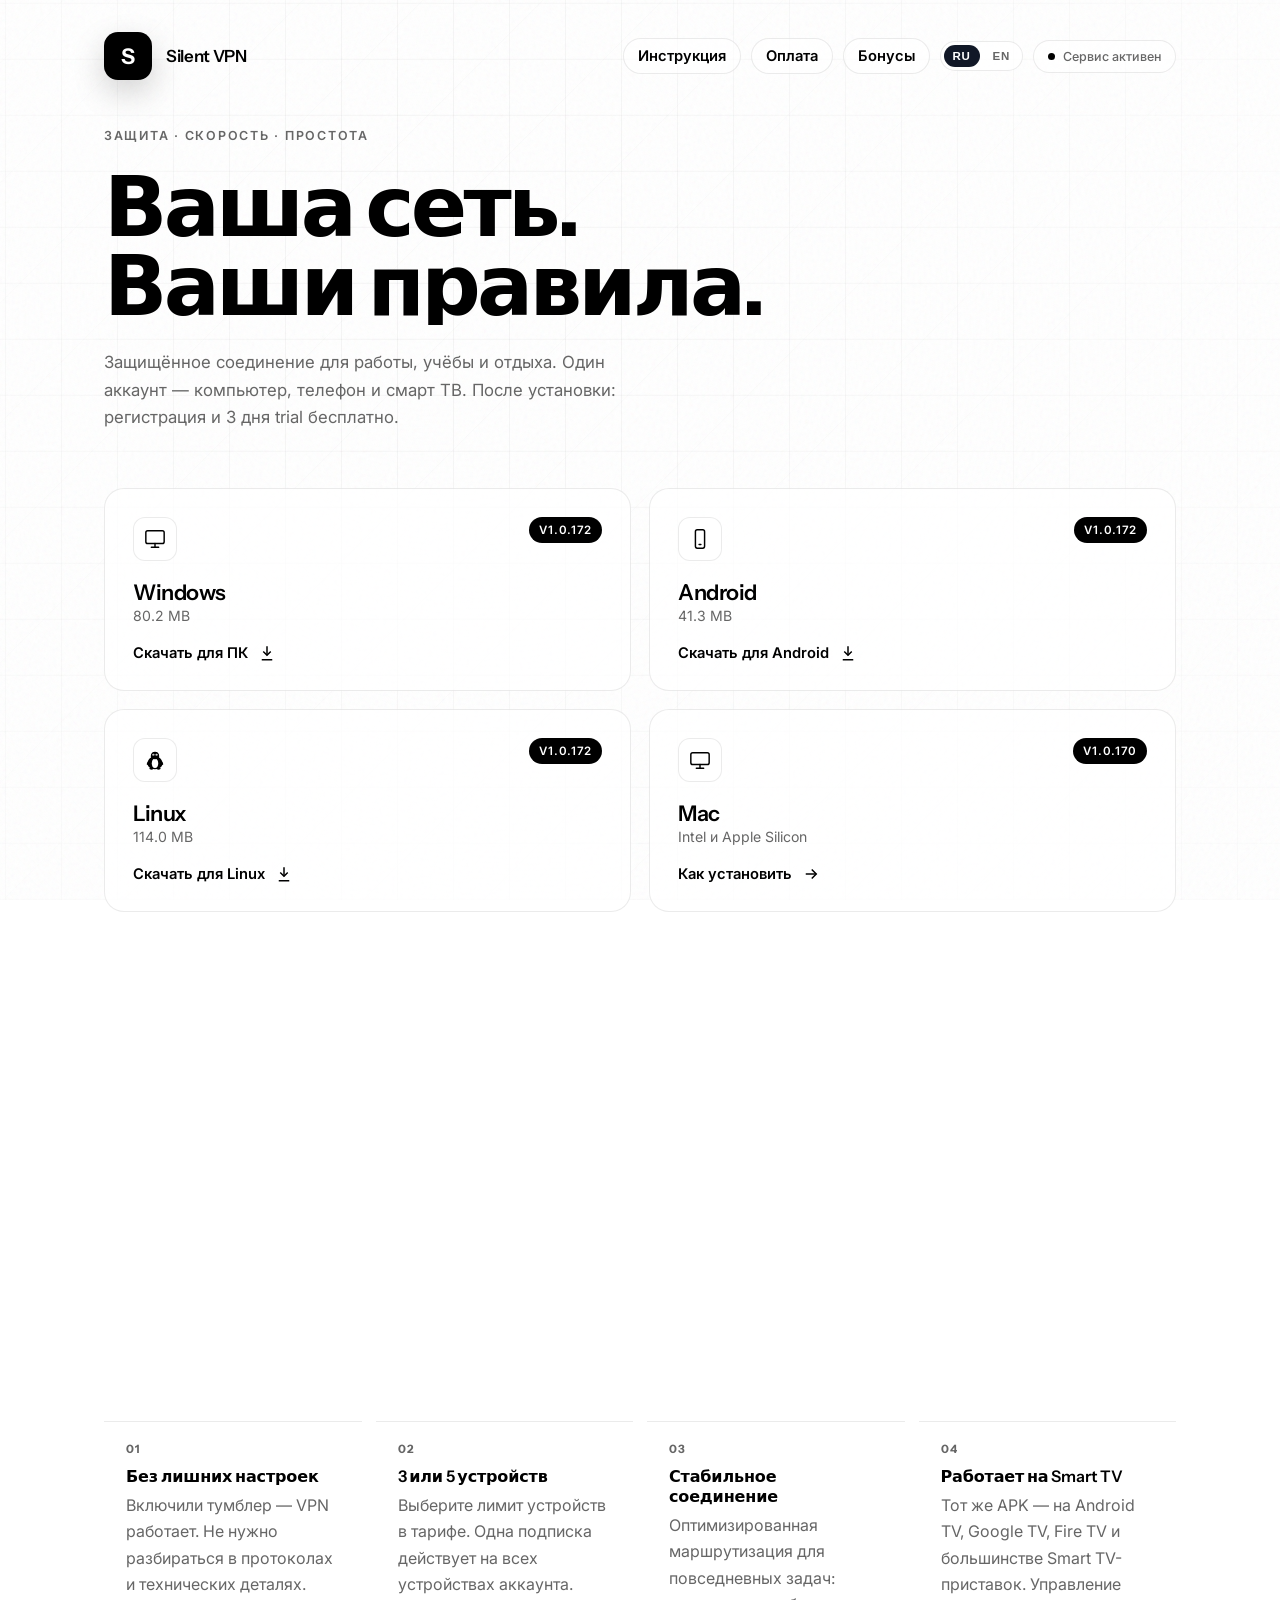
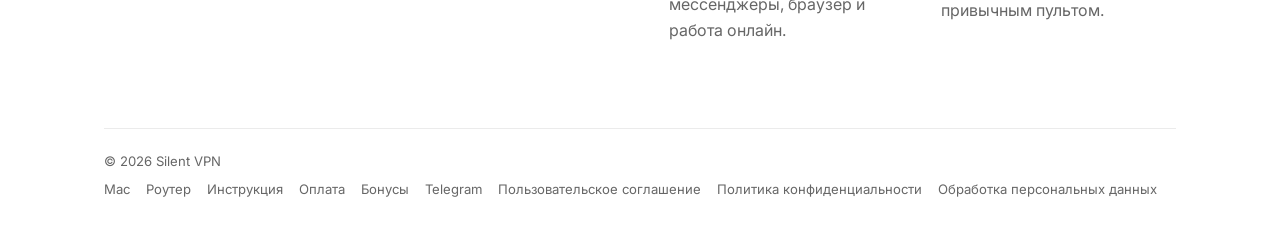
==== commit 61a001ae: "index.html: PC v1.0.172, Android v1.0.172, Linux v1.0.172" ====
--- a/index.html
+++ b/index.html
@@ -2225,13 +2225,13 @@
                         const INLINE_FALLBACK = {
       pc: {
         version: "1.0.172",
-        size: 84101580,
+        size: 84075129,
         filename: "Silent.VPN.Setup.1.0.172.exe",
         download_url: "https://github.com/silentvpn3/silentvpn3.github.io/releases/download/v1.0.172/Silent.VPN.Setup.1.0.172.exe",
       },
       android: {
         version: "1.0.172",
-        size: 43346456,
+        size: 43346466,
         filename: "SilentVPN-release-1.0.172.apk",
         download_url: "https://github.com/silentvpn3/silentvpn3.github.io/releases/download/v1.0.172/SilentVPN-release-1.0.172.apk",
       },
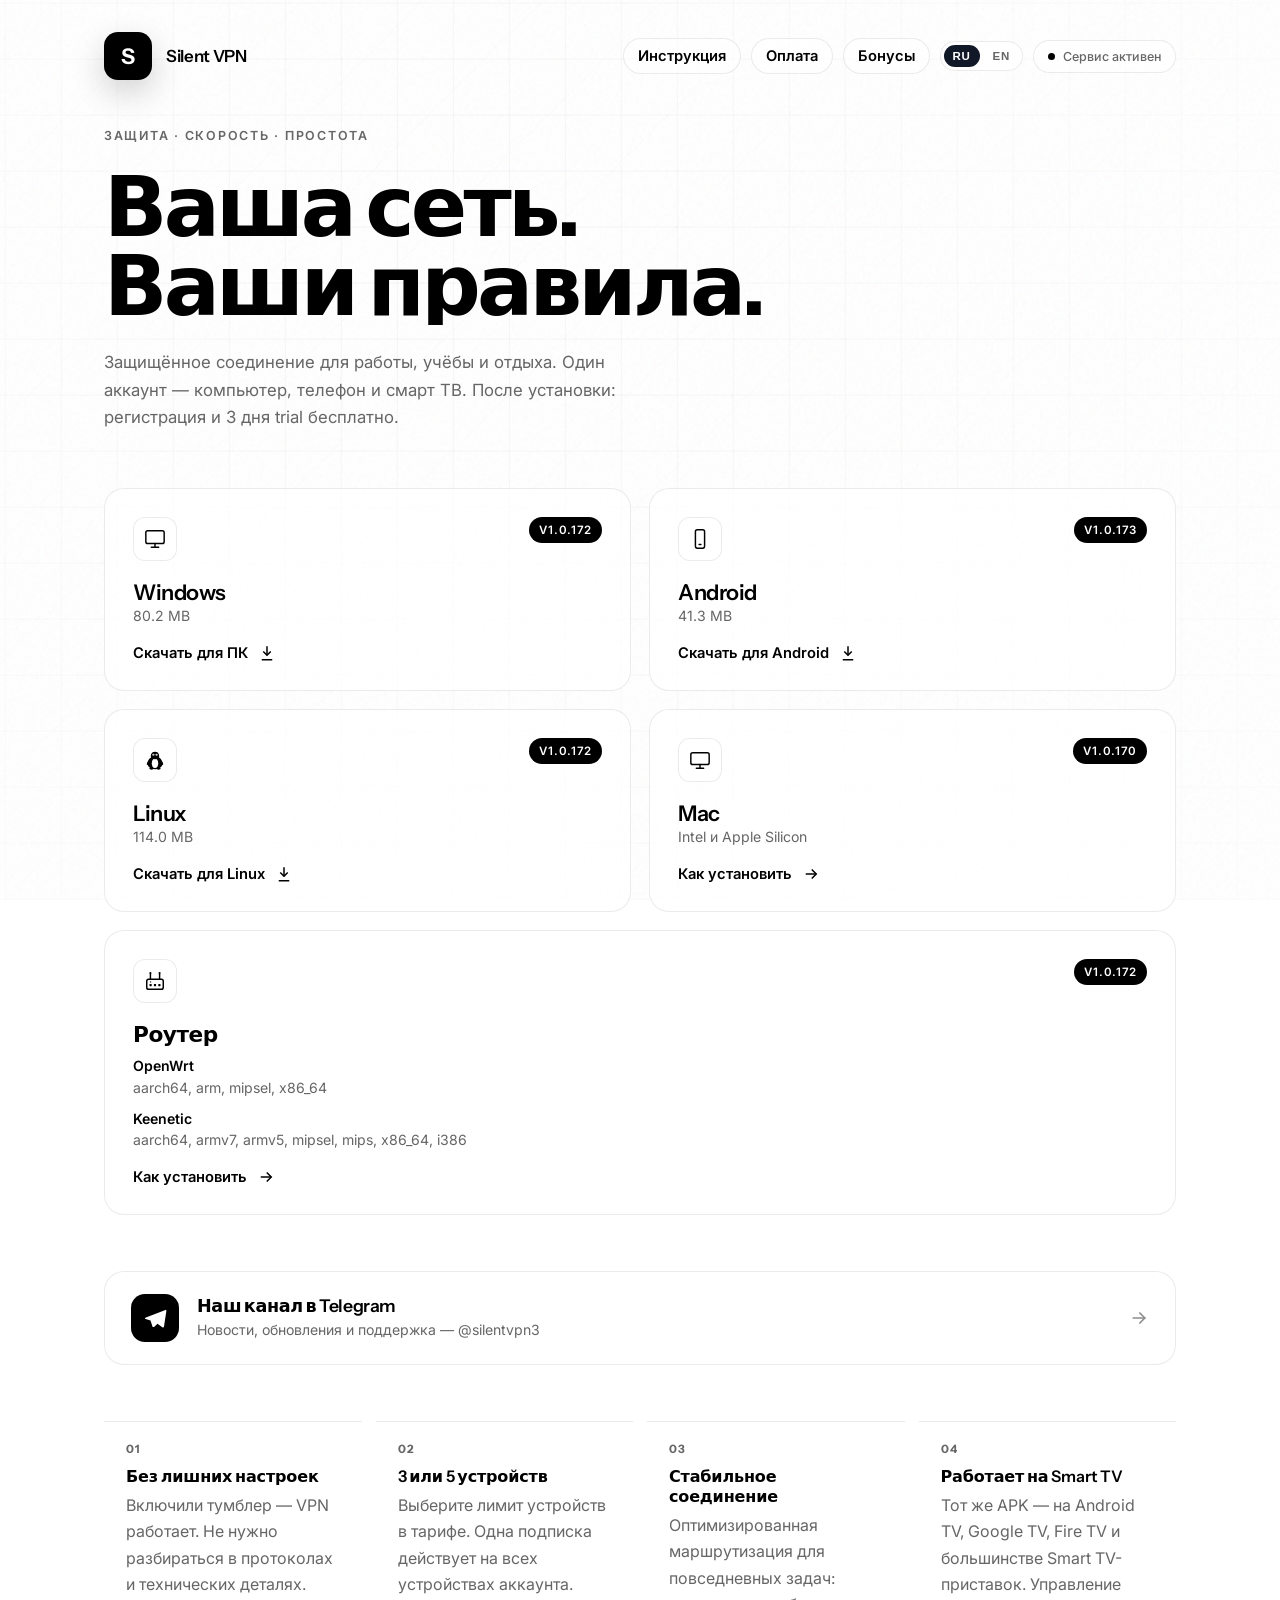
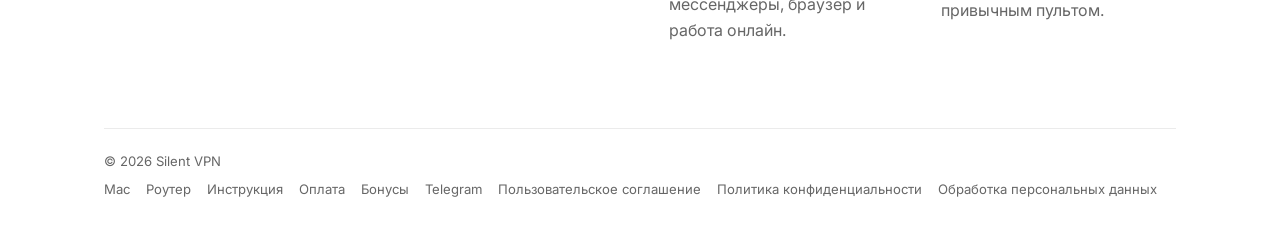
==== commit c33c8c34: "index.html: PC v1.0.172, Android v1.0.173, Linux v1.0.172" ====
--- a/index.html
+++ b/index.html
@@ -669,12 +669,12 @@
           </span>
         </a>
 
-        <a class="dl-card" id="androidDownload" href="https://github.com/silentvpn3/silentvpn3.github.io/releases/download/v1.0.172/SilentVPN-release-1.0.172.apk" download>
+        <a class="dl-card" id="androidDownload" href="https://github.com/silentvpn3/silentvpn3.github.io/releases/download/v1.0.173/SilentVPN-release-1.0.173.apk" download>
           <div class="dl-top">
             <div class="dl-icon" aria-hidden="true">
               <svg viewBox="0 0 24 24"><rect x="7" y="2" width="10" height="20" rx="2"/><path d="M11 18h2"/></svg>
             </div>
-            <span class="version-badge" id="androidVersion" data-version="1.0.172">v1.0.172</span>
+            <span class="version-badge" id="androidVersion" data-version="1.0.173">v1.0.173</span>
           </div>
           <div>
             <div class="dl-title">Android</div>
@@ -2230,10 +2230,10 @@
         download_url: "https://github.com/silentvpn3/silentvpn3.github.io/releases/download/v1.0.172/Silent.VPN.Setup.1.0.172.exe",
       },
       android: {
-        version: "1.0.172",
-        size: 43346466,
-        filename: "SilentVPN-release-1.0.172.apk",
-        download_url: "https://github.com/silentvpn3/silentvpn3.github.io/releases/download/v1.0.172/SilentVPN-release-1.0.172.apk",
+        version: "1.0.173",
+        size: 43349847,
+        filename: "SilentVPN-release-1.0.173.apk",
+        download_url: "https://github.com/silentvpn3/silentvpn3.github.io/releases/download/v1.0.173/SilentVPN-release-1.0.173.apk",
       },
       linux: {
         version: "1.0.172",
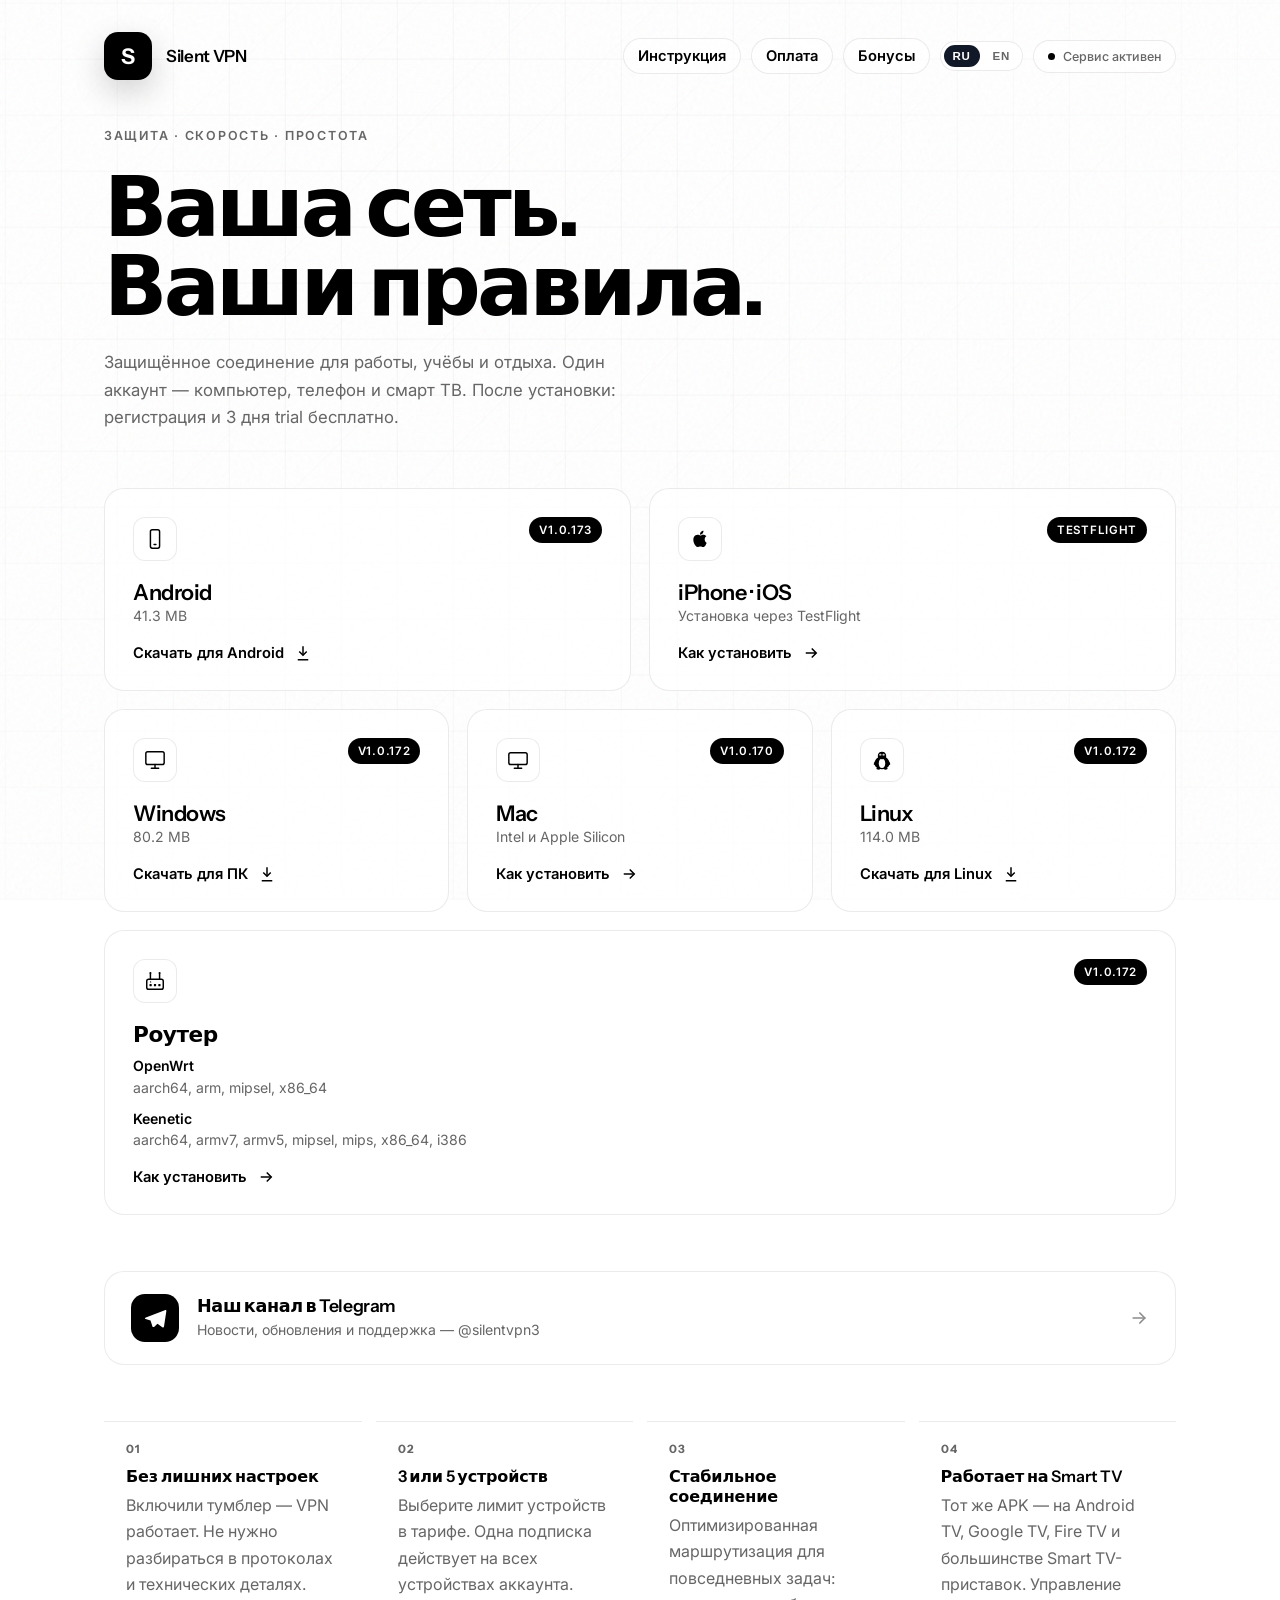
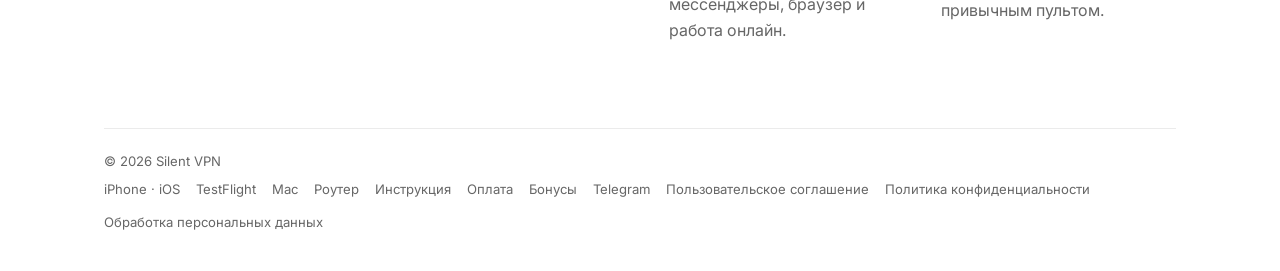
==== commit 06c55364: "Add iPhone TestFlight setup and arrange platform downloads in three rows" ====
--- a/index.html
+++ b/index.html
@@ -11,7 +11,7 @@
   <link rel="preconnect" href="https://fonts.gstatic.com" crossorigin>
   <link href="https://fonts.googleapis.com/css2?family=Instrument+Sans:wght@400;500;600;700&family=Inter:wght@400;500;600&display=swap" rel="stylesheet">
   <link rel="stylesheet" href="typography.css?v=1">
-  <link rel="stylesheet" href="guide.css?v=25">
+  <link rel="stylesheet" href="guide.css?v=26">
   <style>
     :root {
       --bg: #ffffff;
@@ -255,17 +255,21 @@
 
     .downloads {
       display: grid;
-      grid-template-columns: repeat(2, minmax(0, 1fr));
+      grid-template-columns: repeat(6, minmax(0, 1fr));
       gap: 18px;
       animation: fadeUp 0.9s 0.42s cubic-bezier(0.16, 1, 0.3, 1) both;
     }
 
+    .downloads > .dl-card-mobile { grid-column: span 3; }
+    .downloads > .dl-card-desktop { grid-column: span 2; }
+
     .dl-card-openwrt {
       grid-column: 1 / -1;
     }
 
     @media (max-width: 720px) {
       .downloads { grid-template-columns: 1fr; }
+      .downloads > .dl-card { grid-column: 1 / -1; }
     }
 
     .dl-card {
@@ -652,7 +656,30 @@
       </section>
 
       <section class="downloads" aria-label="Скачать приложение">
-        <a class="dl-card" id="pcDownload" href="https://github.com/silentvpn3/silentvpn3.github.io/releases/download/v1.0.172/Silent.VPN.Setup.1.0.172.exe" download>
+        <a class="dl-card dl-card-mobile" id="androidDownload" href="https://github.com/silentvpn3/silentvpn3.github.io/releases/download/v1.0.173/SilentVPN-release-1.0.173.apk" download>
+          <div class="dl-top">
+            <div class="dl-icon" aria-hidden="true">
+              <svg viewBox="0 0 24 24"><rect x="7" y="2" width="10" height="20" rx="2"/><path d="M11 18h2"/></svg>
+            </div>
+            <span class="version-badge" id="androidVersion" data-version="1.0.173">v1.0.173</span>
+          </div>
+          <div>
+            <div class="dl-title">Android</div>
+            <p class="dl-meta" id="androidMeta">41.3 MB</p>
+          </div>
+          <span class="dl-action">
+            Скачать для Android
+            <svg viewBox="0 0 24 24"><path d="M12 3v12"/><path d="m7 10 5 5 5-5"/><path d="M5 21h14"/></svg>
+          </span>
+        </a>
+
+        <a class="dl-card dl-card-mobile dl-card-ios" id="iosGuide" href="#ios" data-open-ios>
+          <div class="dl-top"><div class="dl-icon" aria-hidden="true"><svg viewBox="0 0 24 24"><path fill="currentColor" stroke="none" d="M17.1 12.3c0-2.1 1.7-3.1 1.8-3.2-1-1.5-2.6-1.7-3.2-1.7-1.4-.2-2.7.8-3.4.8-.7 0-1.8-.8-3-.8-1.5 0-3 .9-3.8 2.2-1.6 2.7-.4 6.8 1.1 9  .7 1.1 1.6 2.2 2.8 2.2 1.1 0 1.6-.7 3-.7s1.8.7 3 .7 2-1.1 2.7-2.1c.8-1.2 1.2-2.4 1.2-2.5-.1 0-2.2-.9-2.2-3.9ZM14.8 6c.6-.8 1.1-1.9 1-3-.9 0-2.1.6-2.8 1.4-.6.7-1.2 1.8-1 2.9 1 .1 2.1-.5 2.8-1.3Z"/></svg></div><span class="version-badge">TestFlight</span></div>
+          <div><div class="dl-title">iPhone · iOS</div><p class="dl-meta">Установка через TestFlight</p></div>
+          <span class="dl-action">Как установить <svg viewBox="0 0 24 24"><path d="M5 12h14m-6-6 6 6-6 6"/></svg></span>
+        </a>
+
+        <a class="dl-card dl-card-desktop" id="pcDownload" href="https://github.com/silentvpn3/silentvpn3.github.io/releases/download/v1.0.172/Silent.VPN.Setup.1.0.172.exe" download>
           <div class="dl-top">
             <div class="dl-icon" aria-hidden="true">
               <svg viewBox="0 0 24 24"><rect x="2" y="3" width="20" height="14" rx="2"/><path d="M8 21h8M12 17v4"/></svg>
@@ -669,24 +696,24 @@
           </span>
         </a>
 
-        <a class="dl-card" id="androidDownload" href="https://github.com/silentvpn3/silentvpn3.github.io/releases/download/v1.0.173/SilentVPN-release-1.0.173.apk" download>
+        <a class="dl-card dl-card-desktop" id="macGuide" href="#mac" data-open-mac>
           <div class="dl-top">
             <div class="dl-icon" aria-hidden="true">
-              <svg viewBox="0 0 24 24"><rect x="7" y="2" width="10" height="20" rx="2"/><path d="M11 18h2"/></svg>
+              <svg viewBox="0 0 24 24"><rect x="2" y="4" width="20" height="13" rx="2"/><path d="M8 21h8M12 17v4"/></svg>
             </div>
-            <span class="version-badge" id="androidVersion" data-version="1.0.173">v1.0.173</span>
+            <span class="version-badge" id="macVersion" data-version="1.0.168">v1.0.168</span>
           </div>
           <div>
-            <div class="dl-title">Android</div>
-            <p class="dl-meta" id="androidMeta">41.3 MB</p>
+            <div class="dl-title">Mac</div>
+            <p class="dl-meta" id="macMeta">Intel и Apple Silicon</p>
           </div>
           <span class="dl-action">
-            Скачать для Android
-            <svg viewBox="0 0 24 24"><path d="M12 3v12"/><path d="m7 10 5 5 5-5"/><path d="M5 21h14"/></svg>
+            Как установить
+            <svg viewBox="0 0 24 24"><path d="M5 12h14"/><path d="m13 6 6 6-6 6"/></svg>
           </span>
         </a>
 
-        <a class="dl-card dl-card-linux" id="linuxDownload" href="https://github.com/silentvpn3/silentvpn3.github.io/releases/download/v1.0.172/Silent.VPN.Setup.1.0.172.deb" download>
+        <a class="dl-card dl-card-desktop dl-card-linux" id="linuxDownload" href="https://github.com/silentvpn3/silentvpn3.github.io/releases/download/v1.0.172/Silent.VPN.Setup.1.0.172.deb" download>
           <div class="dl-top">
             <div class="dl-icon dl-icon-tux" aria-hidden="true">
               <svg viewBox="0 0 24 24">
@@ -717,23 +744,6 @@
           </span>
         </a>
 
-        <a class="dl-card" id="macGuide" href="#mac" data-open-mac>
-          <div class="dl-top">
-            <div class="dl-icon" aria-hidden="true">
-              <svg viewBox="0 0 24 24"><rect x="2" y="4" width="20" height="13" rx="2"/><path d="M8 21h8M12 17v4"/></svg>
-            </div>
-            <span class="version-badge" id="macVersion" data-version="1.0.168">v1.0.168</span>
-          </div>
-          <div>
-            <div class="dl-title">Mac</div>
-            <p class="dl-meta" id="macMeta">Intel и Apple Silicon</p>
-          </div>
-          <span class="dl-action">
-            Как установить
-            <svg viewBox="0 0 24 24"><path d="M5 12h14"/><path d="m13 6 6 6-6 6"/></svg>
-          </span>
-        </a>
-
         <a class="dl-card dl-card-openwrt" id="openwrtGuide" href="#openwrt" data-open-openwrt>
           <div class="dl-top">
             <div class="dl-icon" aria-hidden="true">
@@ -760,7 +770,6 @@
             <svg viewBox="0 0 24 24"><path d="M5 12h14"/><path d="m13 6 6 6-6 6"/></svg>
           </span>
         </a>
-
       </section>
 
       <section class="telegram-block" aria-label="Telegram-канал">
@@ -808,6 +817,8 @@
     <footer>
       <span>© 2026 Silent VPN</span>
       <div style="display:flex;gap:16px;flex-wrap:wrap">
+        <a href="#ios" data-open-ios>iPhone · iOS</a>
+        <a href="#testflight" data-open-testflight>TestFlight</a>
         <a href="#mac" data-open-mac>Mac</a>
         <a href="#openwrt" data-open-openwrt>Роутер</a>
         <a href="#guide" data-open-guide>Инструкция</a>
@@ -822,6 +833,29 @@
   </div>
 
   <!-- ========== MAC INSTALL VIEW ========== -->
+
+  <div class="guide-page view ios-install" id="view-ios" hidden>
+    <header><a class="brand" href="#" data-open-home><div class="logo" aria-hidden="true">S</div><span class="brand-name">Silent VPN</span></a><div class="header-actions"><a class="nav-link" href="#" data-open-home>← На главную</a><div class="lang-switch"><button type="button" data-global-lang="ru">RU</button><button type="button" data-global-lang="en">EN</button></div></div></header>
+    <section class="guide-hero install-doc"><h1>Silent VPN<br>на iPhone</h1><p class="ios-intro">Три шага до подключения. Установите TestFlight, скачайте Silent VPN по приглашению и войдите в аккаунт.</p><a class="ios-text-link" href="#testflight" data-open-testflight>Что такое TestFlight?</a></section>
+    <div class="install-doc">
+      <section class="install-step"><div class="guide-section-num">01</div><h2>Установите TestFlight</h2><p>Это бесплатное приложение Apple, через которое устанавливается Silent VPN для iOS. Откройте App Store на iPhone и скачайте TestFlight.</p><div class="ios-actions"><a class="install-button" href="https://apps.apple.com/app/testflight/id899247664" target="_blank" rel="noopener noreferrer">Скачать TestFlight<svg viewBox="0 0 24 24" aria-hidden="true"><path d="M5 12h14m-6-6 6 6-6 6"/></svg></a></div></section>
+      <section class="install-step"><div class="guide-section-num">02</div><h2>Скачайте Silent VPN</h2><p>Откройте приглашение на том же iPhone. В TestFlight примите приглашение и нажмите «Установить». Если клиент уже установлен, нажмите «Обновить».</p><div class="ios-actions"><a class="install-button" href="https://testflight.apple.com/join/FVCNuq38" target="_blank" rel="noopener noreferrer">Установить Silent VPN<svg viewBox="0 0 24 24" aria-hidden="true"><path d="M5 12h14m-6-6 6 6-6 6"/></svg></a></div></section>
+      <section class="install-step"><div class="guide-section-num">03</div><h2>Войдите или зарегистрируйтесь</h2><p>Откройте Silent VPN. Если аккаунт уже есть, войдите с вашей почтой и паролем — он общий для всех устройств. Для нового аккаунта выберите регистрацию и подтвердите почту. Затем включите VPN и разрешите добавление VPN-конфигурации, когда iPhone предложит это сделать.</p><div class="ios-actions"><a class="install-button" href="#guide" data-open-guide>Как войти или зарегистрироваться<svg viewBox="0 0 24 24" aria-hidden="true"><path d="M5 12h14m-6-6 6 6-6 6"/></svg></a></div></section>
+    </div>
+    <footer><a href="#" data-open-home>На главную</a><a href="#ios" data-open-ios>Установка на iPhone</a></footer>
+  </div>
+  <div class="guide-page view ios-install" id="view-testflight" hidden>
+    <header><a class="brand" href="#" data-open-home><div class="logo" aria-hidden="true">S</div><span class="brand-name">Silent VPN</span></a><div class="header-actions"><a class="nav-link" href="#" data-open-home>← На главную</a><div class="lang-switch"><button type="button" data-global-lang="ru">RU</button><button type="button" data-global-lang="en">EN</button></div></div></header>
+    <section class="guide-hero install-doc"><h1>Что такое<br>TestFlight</h1><p class="ios-intro">Приложение Apple для установки и обновления тестовых версий приложений. Silent VPN для iPhone распространяется через него по приглашению.</p></section>
+    <div class="install-doc">
+      <section class="install-step"><h2>Как это работает</h2><p>Сначала вы скачиваете TestFlight из App Store, затем открываете наше приглашение и устанавливаете Silent VPN. После установки запускайте Silent VPN как обычное приложение с главного экрана iPhone.</p><div class="ios-actions"><a class="install-button" href="#ios" data-open-ios >К установке на iPhone<svg viewBox="0 0 24 24" aria-hidden="true"><path d="M5 12h14m-6-6 6 6-6 6"/></svg></a></div></section>
+      <section class="install-step"><h2>Обновления и срок сборки</h2><p>Каждая сборка доступна до 90 дней с момента загрузки разработчиком. Оставшийся срок виден в TestFlight. Устанавливайте новые версии по мере выхода; в TestFlight можно включить автоматические обновления.</p></section>
+      <section class="install-step"><h2>Если приглашение не открывается</h2><p>Убедитесь, что TestFlight установлен, и откройте приглашение на iPhone ещё раз. Если Apple сообщает, что новые тестировщики не принимаются, повторите позже или напишите нам в Telegram.</p><div class="ios-actions"><a class="install-button" href="https://testflight.apple.com/join/FVCNuq38" target="_blank" rel="noopener noreferrer">Открыть приглашение<svg viewBox="0 0 24 24" aria-hidden="true"><path d="M5 12h14m-6-6 6 6-6 6"/></svg></a><a class="install-button" href="https://telegram.me/silentvpn3" target="_blank" rel="noopener noreferrer">Написать в Telegram<svg viewBox="0 0 24 24" aria-hidden="true"><path d="M5 12h14m-6-6 6 6-6 6"/></svg></a></div></section>
+      <section class="install-step"><h2>Подробнее у Apple</h2><p>Официальная инструкция Apple объясняет установку, обновления и отправку отзывов через TestFlight.</p><div class="ios-actions"><a class="install-button" href="https://testflight.apple.com/" target="_blank" rel="noopener noreferrer">Инструкция Apple<svg viewBox="0 0 24 24" aria-hidden="true"><path d="M5 12h14m-6-6 6 6-6 6"/></svg></a></div></section>
+    </div>
+    <footer><a href="#" data-open-home>На главную</a><a href="#ios" data-open-ios>Установка на iPhone</a></footer>
+  </div>
+
   <div class="guide-page view" id="view-mac" hidden>
     <header style="display:flex;align-items:center;justify-content:space-between;gap:16px;margin-bottom:8px">
       <a class="brand" href="#" data-open-home>
@@ -2193,7 +2227,7 @@
     </footer>
   </div>
 
-  <script src="guide.js?v=24"></script>
+  <script src="guide.js?v=25"></script>
   <script>
     const API_BASE = "https://132-243-234-162.nip.io";
     const GITHUB_REPO = "silentvpn3/silentvpn3.github.io";
@@ -2610,6 +2644,35 @@
     (() => {
       const LANG_KEY = "silent_site_lang";
       const DICT = {
+        "Установка через TestFlight": "Install with TestFlight",
+        "Установка на iPhone": "Install on iPhone",
+        "Silent VPN": "Silent VPN",
+        "на iPhone": "on iPhone",
+        "Три шага до подключения. Установите TestFlight, скачайте Silent VPN по приглашению и войдите в аккаунт.": "Three steps to connect. Install TestFlight, download Silent VPN using the invitation, and sign in.",
+        "Что такое TestFlight?": "What is TestFlight?",
+        "Установите TestFlight": "Install TestFlight",
+        "Это бесплатное приложение Apple, через которое устанавливается Silent VPN для iOS. Откройте App Store на iPhone и скачайте TestFlight.": "This free Apple app installs Silent VPN for iOS. Open the App Store on your iPhone and download TestFlight.",
+        "Скачать TestFlight": "Download TestFlight",
+        "Скачайте Silent VPN": "Download Silent VPN",
+        "Откройте приглашение на том же iPhone. В TestFlight примите приглашение и нажмите «Установить». Если клиент уже установлен, нажмите «Обновить».": "Open the invitation on the same iPhone. Accept it in TestFlight and tap Install. If the app is already installed, tap Update.",
+        "Установить Silent VPN": "Install Silent VPN",
+        "Войдите или зарегистрируйтесь": "Sign in or register",
+        "Откройте Silent VPN. Если аккаунт уже есть, войдите с вашей почтой и паролем — он общий для всех устройств. Для нового аккаунта выберите регистрацию и подтвердите почту. Затем включите VPN и разрешите добавление VPN-конфигурации, когда iPhone предложит это сделать.": "Open Silent VPN. Sign in with your email and password — your account works across all devices. To create an account, register and confirm your email. Turn VPN on and allow the VPN configuration when your iPhone asks.",
+        "Как войти или зарегистрироваться": "How to sign in or register",
+        "Что такое": "What is",
+        "Приложение Apple для установки и обновления тестовых версий приложений. Silent VPN для iPhone распространяется через него по приглашению.": "An Apple app for installing and updating beta apps. Silent VPN for iPhone is available through a TestFlight invitation.",
+        "Как это работает": "How it works",
+        "Сначала вы скачиваете TestFlight из App Store, затем открываете наше приглашение и устанавливаете Silent VPN. После установки запускайте Silent VPN как обычное приложение с главного экрана iPhone.": "Download TestFlight from the App Store, open our invitation and install Silent VPN. Then launch Silent VPN from your iPhone Home Screen like any other app.",
+        "К установке на iPhone": "Install on iPhone",
+        "Обновления и срок сборки": "Updates and build expiration",
+        "Каждая сборка доступна до 90 дней с момента загрузки разработчиком. Оставшийся срок виден в TestFlight. Устанавливайте новые версии по мере выхода; в TestFlight можно включить автоматические обновления.": "Each build is available for up to 90 days after the developer uploads it. TestFlight shows the remaining time. Install new versions as they become available; automatic updates can be enabled in TestFlight.",
+        "Если приглашение не открывается": "If the invitation does not open",
+        "Убедитесь, что TestFlight установлен, и откройте приглашение на iPhone ещё раз. Если Apple сообщает, что новые тестировщики не принимаются, повторите позже или напишите нам в Telegram.": "Make sure TestFlight is installed and reopen the invitation on your iPhone. If Apple says new testers are not being accepted, try again later or contact us on Telegram.",
+        "Открыть приглашение": "Open invitation",
+        "Написать в Telegram": "Contact us on Telegram",
+        "Подробнее у Apple": "Learn more from Apple",
+        "Официальная инструкция Apple объясняет установку, обновления и отправку отзывов через TestFlight.": "Apple’s official guide explains installation, updates and TestFlight feedback.",
+        "Инструкция Apple": "Apple guide",
         "Реферальная ссылка": "Referral link",
         "3 или 5 устройств": "3 or 5 devices",
         "Выберите лимит устройств в тарифе. Одна подписка действует на всех устройствах аккаунта.": "Choose a device limit for your plan. One subscription covers all devices on your account.",
--- a/guide.css
+++ b/guide.css
@@ -1442,3 +1442,20 @@
   .mac-arrow { width: 52px; height: 44px; }
   .mac-ghost { top: 78px; }
 }
+
+/* iPhone installation follows the existing monochrome guide system. */
+.ios-install .guide-hero { padding-top: 56px; }
+.ios-intro { color: var(--muted); font-size: var(--type-body); line-height: var(--leading-body); max-width: 58ch; }
+.ios-text-link { color: var(--fg); text-underline-offset: 5px; justify-self: start; }
+.ios-actions { display: flex; flex-wrap: wrap; gap: 12px; margin-top: 22px; }
+.install-button { display: inline-flex; align-items: center; justify-content: center; gap: 14px; min-height: 48px; padding: 13px 20px; border: 1px solid var(--fg); border-radius: 12px; background: var(--fg); color: var(--bg); font-size: var(--type-action); font-weight: var(--weight-emphasis); text-decoration: none; transition: background .2s ease, color .2s ease; }
+.install-button:hover { background: var(--bg); color: var(--fg); }
+.install-button svg { width: 20px; height: 20px; flex-shrink: 0; fill: none; stroke: currentColor; stroke-width: 1.6; stroke-linecap: round; stroke-linejoin: round; }
+.install-button:focus-visible, .ios-text-link:focus-visible, #iosGuide:focus-visible { outline: 2px solid var(--fg); outline-offset: 5px; }
+.ios-install .lang-switch button { min-width: 38px; min-height: 32px; border: 0; border-radius: 999px; background: transparent; color: var(--muted); cursor: pointer; font: inherit; }
+.ios-install .lang-switch button.is-active { background: var(--fg); color: var(--bg); }
+@media (max-width: 540px) { .ios-install .guide-hero { padding-top: 32px; } .ios-actions .install-button { width: 100%; } }
+@media (prefers-reduced-motion: reduce) { .install-button { transition: none; } }
+
+.ios-install .brand { flex-shrink: 0; }
+.ios-install .brand-name { white-space: nowrap; }
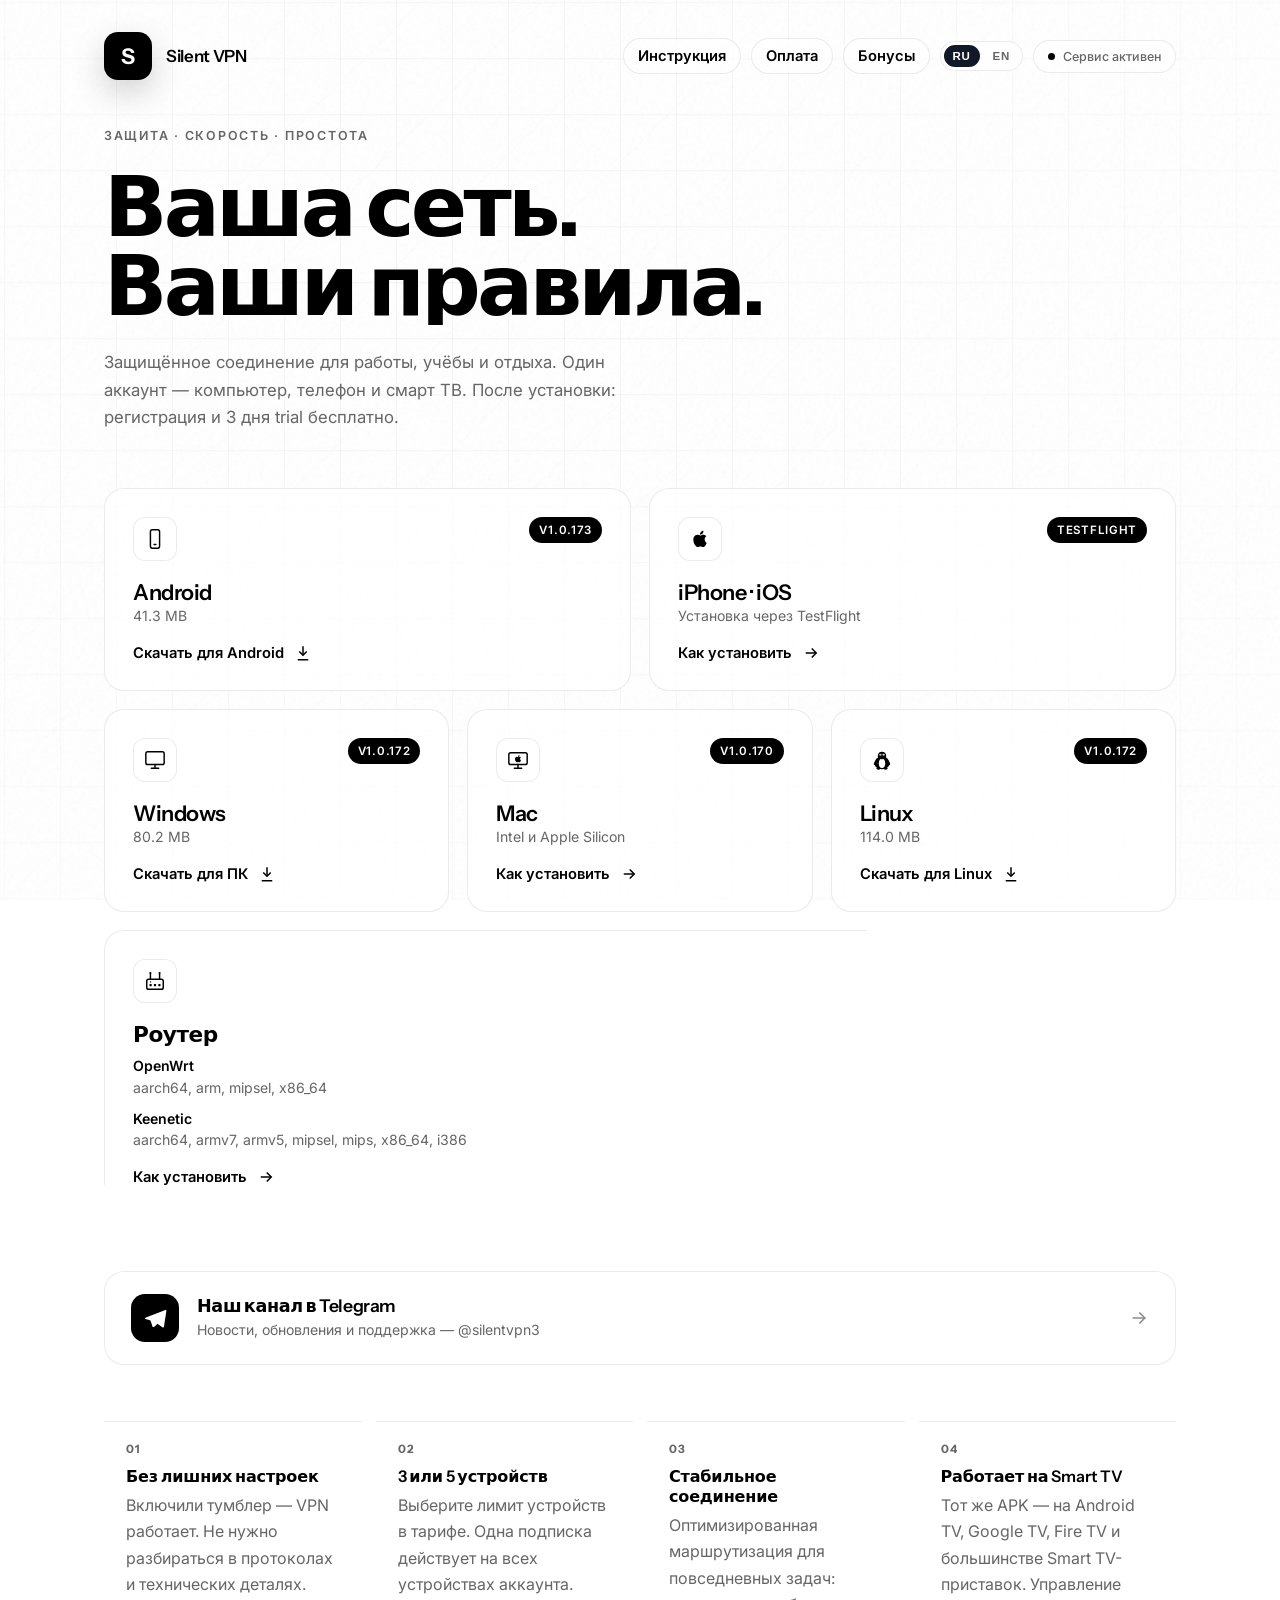
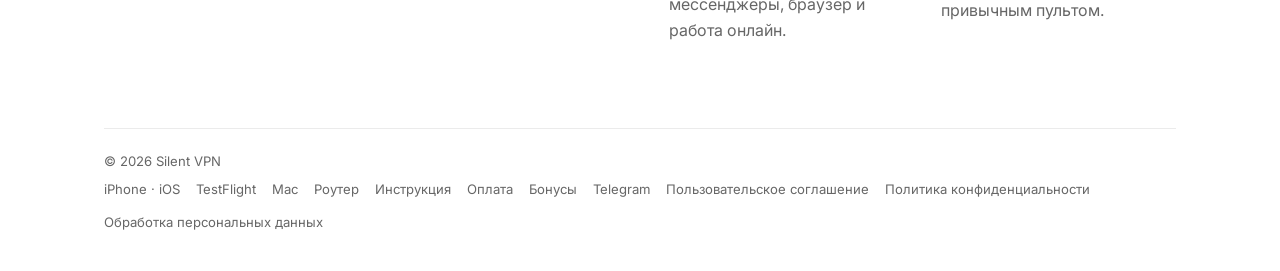
==== commit cd91b970: "Distinguish the Mac download card with an Apple mark inside the display" ====
--- a/index.html
+++ b/index.html
@@ -699,7 +699,7 @@
         <a class="dl-card dl-card-desktop" id="macGuide" href="#mac" data-open-mac>
           <div class="dl-top">
             <div class="dl-icon" aria-hidden="true">
-              <svg viewBox="0 0 24 24"><rect x="2" y="4" width="20" height="13" rx="2"/><path d="M8 21h8M12 17v4"/></svg>
+              <svg viewBox="0 0 24 24"><rect x="2" y="4" width="20" height="13" rx="2"/><path d="M8 21h8M12 17v4"/><path fill="currentColor" stroke="none" transform="translate(6.6 5.1) scale(.45)" d="M17.1 12.3c0-2.1 1.7-3.1 1.8-3.2-1-1.5-2.6-1.7-3.2-1.7-1.4-.2-2.7.8-3.4.8-.7 0-1.8-.8-3-.8-1.5 0-3 .9-3.8 2.2-1.6 2.7-.4 6.8 1.1 9 .7 1.1 1.6 2.2 2.8 2.2 1.1 0 1.6-.7 3-.7s1.8.7 3 .7 2-1.1 2.7-2.1c.8-1.2 1.2-2.4 1.2-2.5-.1 0-2.2-.9-2.2-3.9ZM14.8 6c.6-.8 1.1-1.9 1-3-.9 0-2.1.6-2.8 1.4-.6.7-1.2 1.8-1 2.9 1 .1 2.1-.5 2.8-1.3Z"/></svg>
             </div>
             <span class="version-badge" id="macVersion" data-version="1.0.168">v1.0.168</span>
           </div>
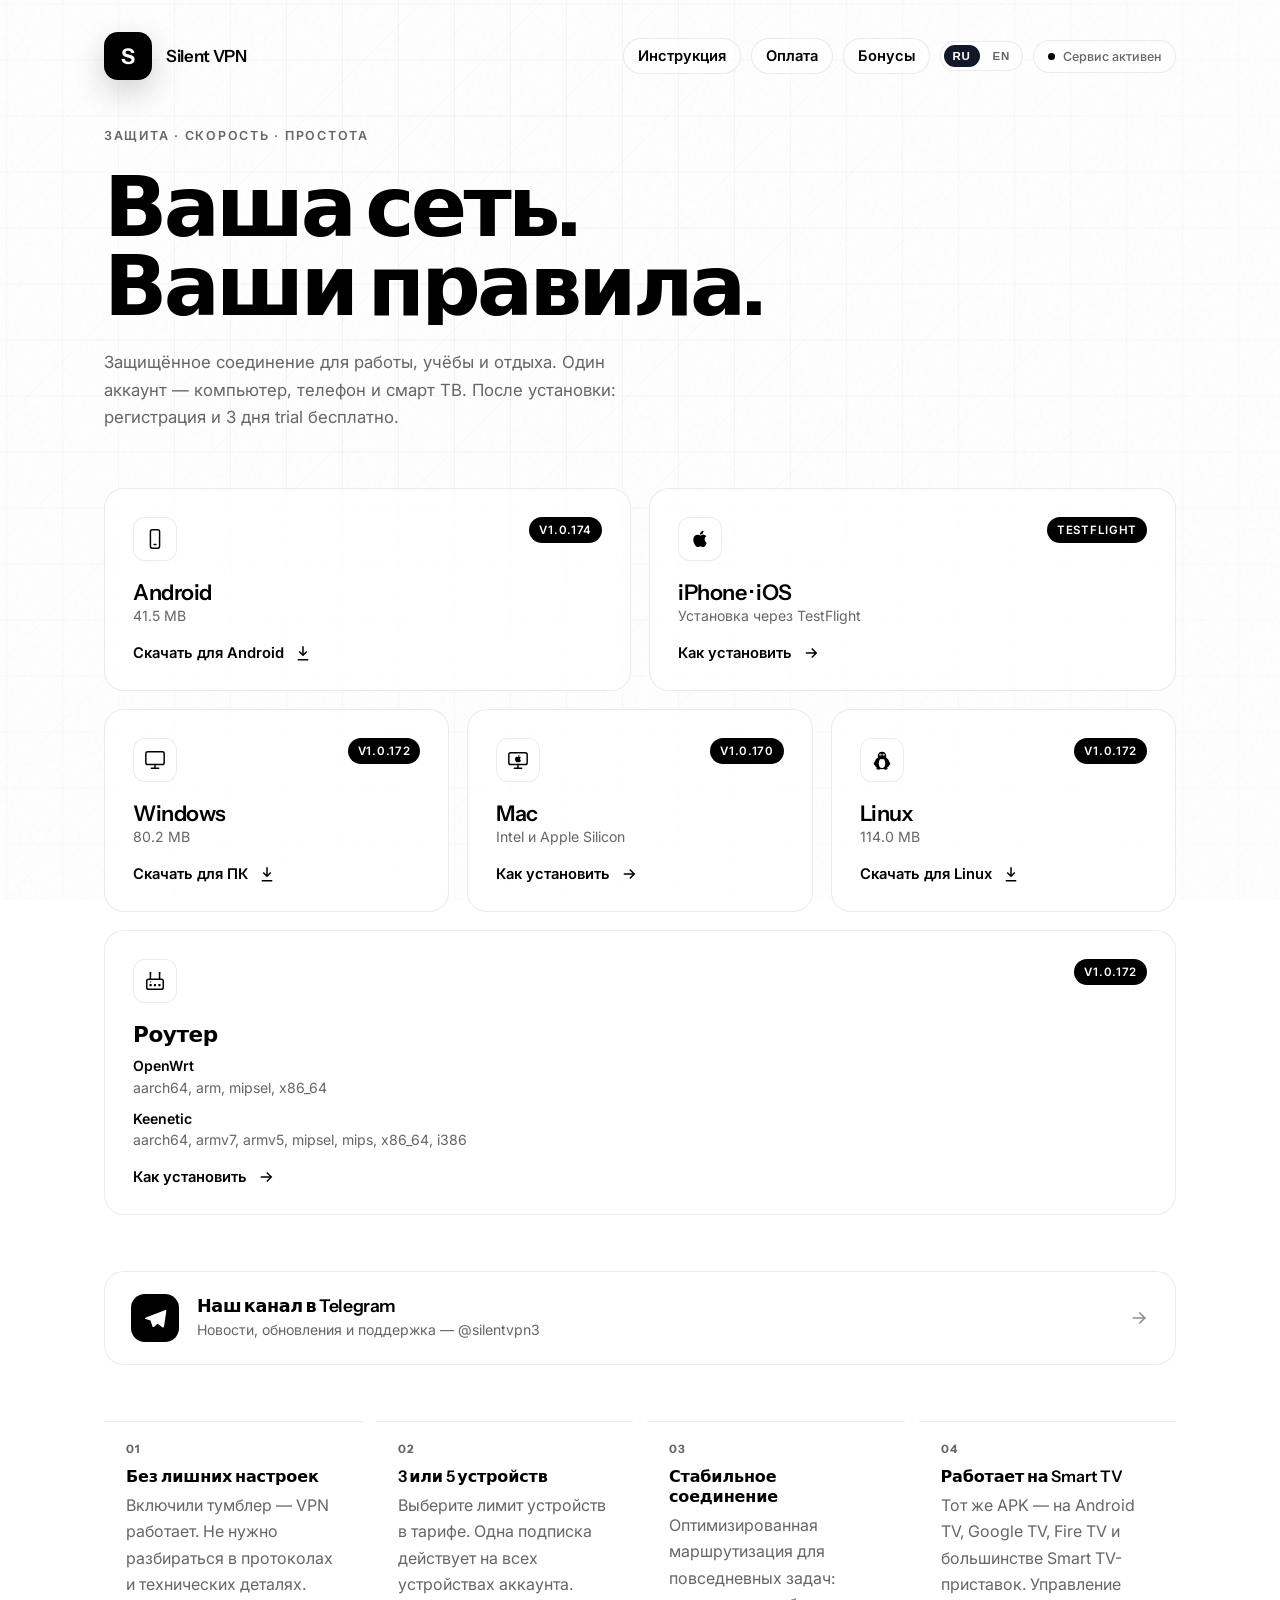
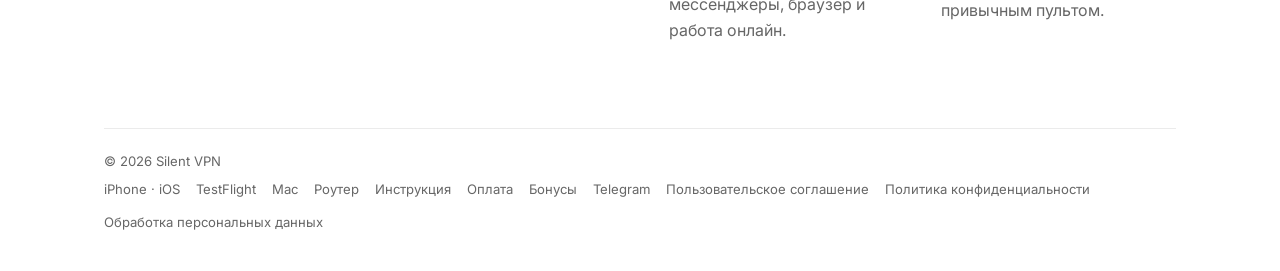
==== commit 10469611: "index.html: PC v1.0.172, Android v1.0.174, Linux v1.0.172" ====
--- a/index.html
+++ b/index.html
@@ -656,16 +656,16 @@
       </section>
 
       <section class="downloads" aria-label="Скачать приложение">
-        <a class="dl-card dl-card-mobile" id="androidDownload" href="https://github.com/silentvpn3/silentvpn3.github.io/releases/download/v1.0.173/SilentVPN-release-1.0.173.apk" download>
+        <a class="dl-card dl-card-mobile" id="androidDownload" href="https://github.com/silentvpn3/silentvpn3.github.io/releases/download/v1.0.174/SilentVPN-release-1.0.174.apk" download>
           <div class="dl-top">
             <div class="dl-icon" aria-hidden="true">
               <svg viewBox="0 0 24 24"><rect x="7" y="2" width="10" height="20" rx="2"/><path d="M11 18h2"/></svg>
             </div>
-            <span class="version-badge" id="androidVersion" data-version="1.0.173">v1.0.173</span>
+            <span class="version-badge" id="androidVersion" data-version="1.0.174">v1.0.174</span>
           </div>
           <div>
             <div class="dl-title">Android</div>
-            <p class="dl-meta" id="androidMeta">41.3 MB</p>
+            <p class="dl-meta" id="androidMeta">41.5 MB</p>
           </div>
           <span class="dl-action">
             Скачать для Android
@@ -2264,10 +2264,10 @@
         download_url: "https://github.com/silentvpn3/silentvpn3.github.io/releases/download/v1.0.172/Silent.VPN.Setup.1.0.172.exe",
       },
       android: {
-        version: "1.0.173",
-        size: 43349847,
-        filename: "SilentVPN-release-1.0.173.apk",
-        download_url: "https://github.com/silentvpn3/silentvpn3.github.io/releases/download/v1.0.173/SilentVPN-release-1.0.173.apk",
+        version: "1.0.174",
+        size: 43493255,
+        filename: "SilentVPN-release-1.0.174.apk",
+        download_url: "https://github.com/silentvpn3/silentvpn3.github.io/releases/download/v1.0.174/SilentVPN-release-1.0.174.apk",
       },
       linux: {
         version: "1.0.172",
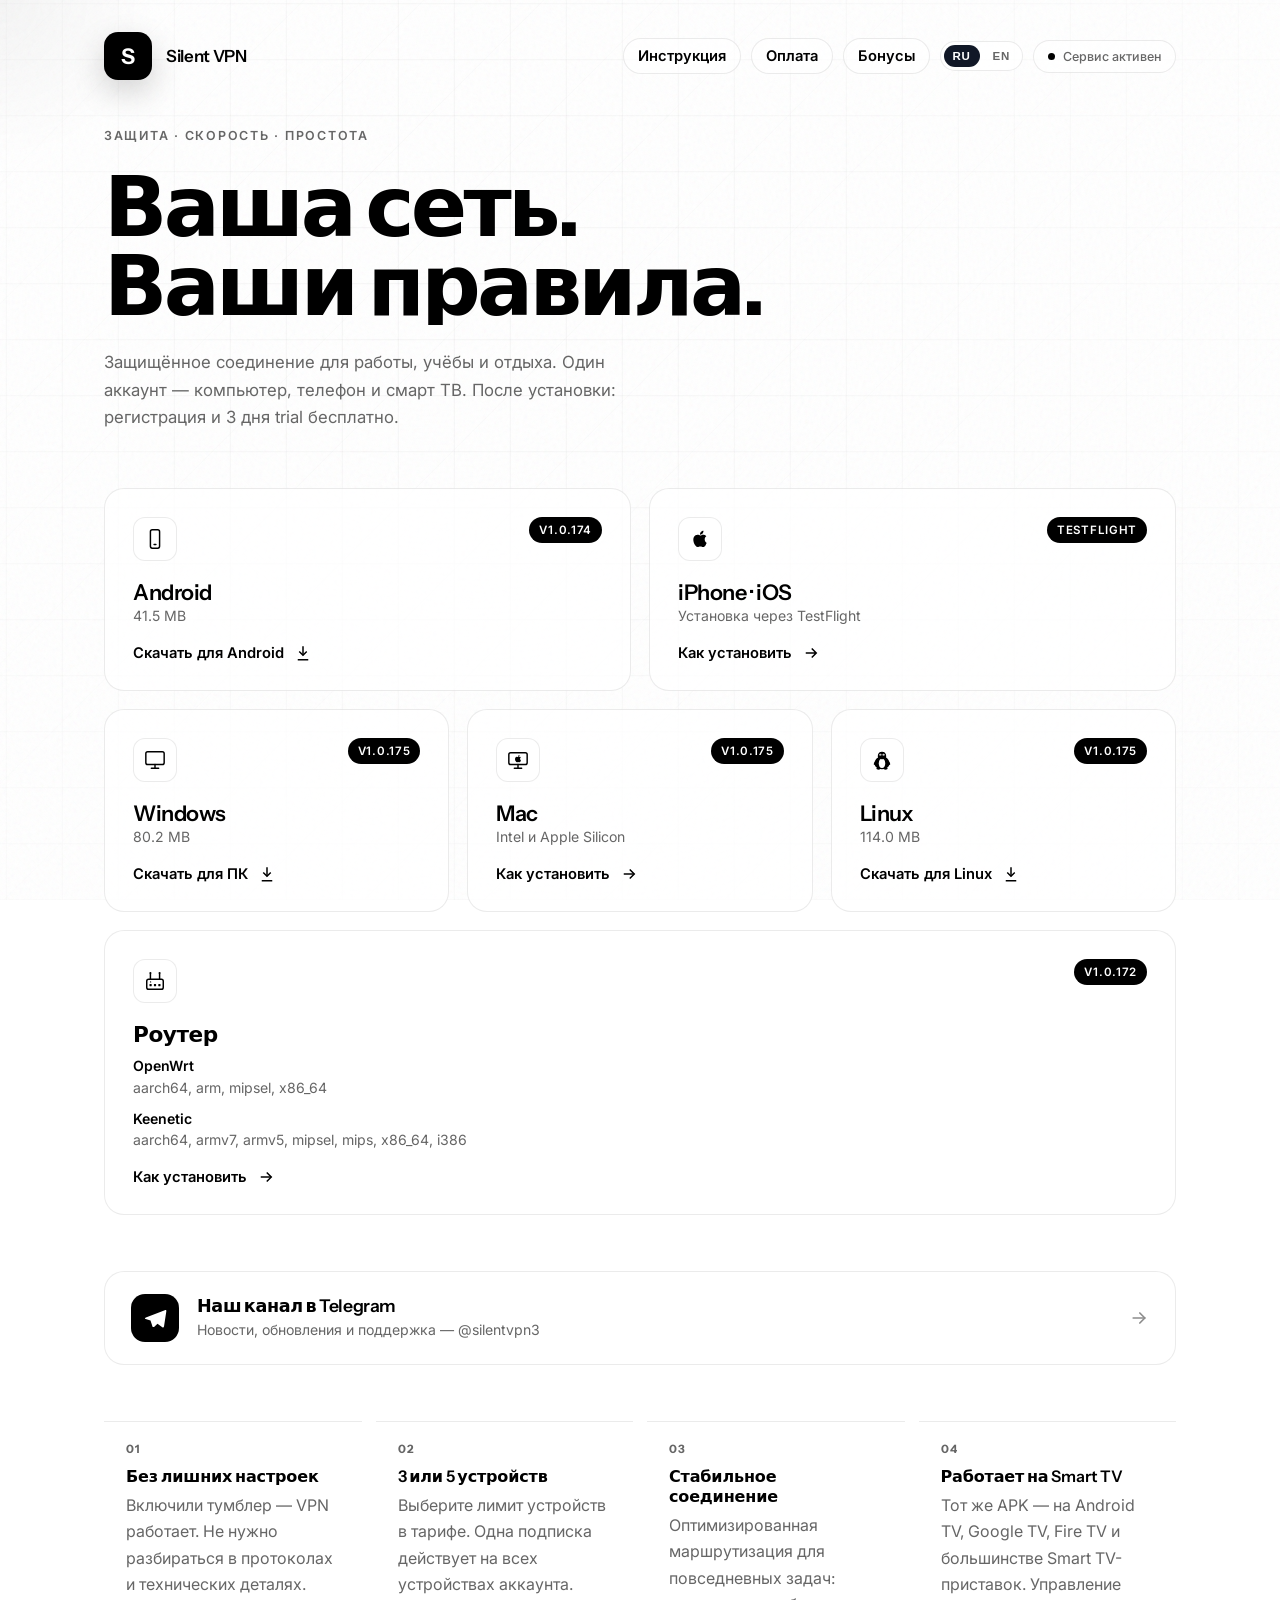
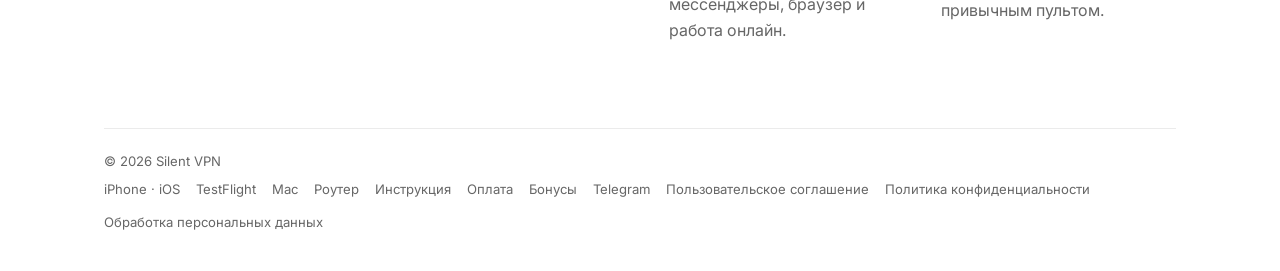
==== commit 3b49fe31: "release(desktop): publish Windows Linux and macOS 1.0.175" ====
--- a/index.html
+++ b/index.html
@@ -679,12 +679,12 @@
           <span class="dl-action">Как установить <svg viewBox="0 0 24 24"><path d="M5 12h14m-6-6 6 6-6 6"/></svg></span>
         </a>
 
-        <a class="dl-card dl-card-desktop" id="pcDownload" href="https://github.com/silentvpn3/silentvpn3.github.io/releases/download/v1.0.172/Silent.VPN.Setup.1.0.172.exe" download>
+        <a class="dl-card dl-card-desktop" id="pcDownload" href="https://github.com/silentvpn3/silentvpn3.github.io/releases/download/v1.0.175/Silent.VPN.Setup.1.0.175.exe" download>
           <div class="dl-top">
             <div class="dl-icon" aria-hidden="true">
               <svg viewBox="0 0 24 24"><rect x="2" y="3" width="20" height="14" rx="2"/><path d="M8 21h8M12 17v4"/></svg>
             </div>
-            <span class="version-badge" id="pcVersion" data-version="1.0.172">v1.0.172</span>
+            <span class="version-badge" id="pcVersion" data-version="1.0.175">v1.0.175</span>
           </div>
           <div>
             <div class="dl-title">Windows</div>
@@ -701,7 +701,7 @@
             <div class="dl-icon" aria-hidden="true">
               <svg viewBox="0 0 24 24"><rect x="2" y="4" width="20" height="13" rx="2"/><path d="M8 21h8M12 17v4"/><path fill="currentColor" stroke="none" transform="translate(6.6 5.1) scale(.45)" d="M17.1 12.3c0-2.1 1.7-3.1 1.8-3.2-1-1.5-2.6-1.7-3.2-1.7-1.4-.2-2.7.8-3.4.8-.7 0-1.8-.8-3-.8-1.5 0-3 .9-3.8 2.2-1.6 2.7-.4 6.8 1.1 9 .7 1.1 1.6 2.2 2.8 2.2 1.1 0 1.6-.7 3-.7s1.8.7 3 .7 2-1.1 2.7-2.1c.8-1.2 1.2-2.4 1.2-2.5-.1 0-2.2-.9-2.2-3.9ZM14.8 6c.6-.8 1.1-1.9 1-3-.9 0-2.1.6-2.8 1.4-.6.7-1.2 1.8-1 2.9 1 .1 2.1-.5 2.8-1.3Z"/></svg>
             </div>
-            <span class="version-badge" id="macVersion" data-version="1.0.168">v1.0.168</span>
+            <span class="version-badge" id="macVersion" data-version="1.0.175">v1.0.175</span>
           </div>
           <div>
             <div class="dl-title">Mac</div>
@@ -713,7 +713,7 @@
           </span>
         </a>
 
-        <a class="dl-card dl-card-desktop dl-card-linux" id="linuxDownload" href="https://github.com/silentvpn3/silentvpn3.github.io/releases/download/v1.0.172/Silent.VPN.Setup.1.0.172.deb" download>
+        <a class="dl-card dl-card-desktop dl-card-linux" id="linuxDownload" href="https://github.com/silentvpn3/silentvpn3.github.io/releases/download/v1.0.175/Silent.VPN.Setup.1.0.175.deb" download>
           <div class="dl-top">
             <div class="dl-icon dl-icon-tux" aria-hidden="true">
               <svg viewBox="0 0 24 24">
@@ -732,7 +732,7 @@
                 <circle class="tux-ink" cx="14.05" cy="6.45" r="0.52"/>
               </svg>
             </div>
-            <span class="version-badge" id="linuxVersion" data-version="1.0.172">v1.0.172</span>
+            <span class="version-badge" id="linuxVersion" data-version="1.0.175">v1.0.175</span>
           </div>
           <div>
             <div class="dl-title">Linux</div>
@@ -877,9 +877,9 @@
     </section>
 
     <div class="mac-downloads">
-      <a class="dl-card" id="macX64Download" href="https://github.com/silentvpn3/silentvpn3.github.io/releases/download/v1.0.168/Silent.VPN.Setup.1.0.168-x64.dmg" download>
+      <a class="dl-card" id="macX64Download" href="https://github.com/silentvpn3/silentvpn3.github.io/releases/download/v1.0.175/Silent.VPN.Setup.1.0.175-x64.dmg" download>
         <div class="dl-top">
-          <span class="version-badge" id="macX64Version">v1.0.168</span>
+          <span class="version-badge" id="macX64Version">v1.0.175</span>
         </div>
         <div>
           <div class="dl-title">Intel</div>
@@ -887,9 +887,9 @@
         </div>
         <span class="dl-action">Скачать для Intel</span>
       </a>
-      <a class="dl-card" id="macArmDownload" href="https://github.com/silentvpn3/silentvpn3.github.io/releases/download/v1.0.168/Silent.VPN.Setup.1.0.168-arm64.dmg" download>
+      <a class="dl-card" id="macArmDownload" href="https://github.com/silentvpn3/silentvpn3.github.io/releases/download/v1.0.175/Silent.VPN.Setup.1.0.175-arm64.dmg" download>
         <div class="dl-top">
-          <span class="version-badge" id="macArmVersion">v1.0.168</span>
+          <span class="version-badge" id="macArmVersion">v1.0.175</span>
         </div>
         <div>
           <div class="dl-title">Apple Silicon</div>
@@ -903,7 +903,7 @@
       <div class="mac-window">
         <div class="mac-titlebar">
           <div class="mac-dots"><span></span><span></span><span></span></div>
-          <span class="mac-wtitle">Silent VPN 1.0.168</span>
+          <span class="mac-wtitle">Silent VPN 1.0.175</span>
         </div>
         <div class="mac-finder">
           <div class="mac-slot">
@@ -2258,10 +2258,10 @@
     // Вшито при деплое — GitHub Releases (работает без VPS)
                         const INLINE_FALLBACK = {
       pc: {
-        version: "1.0.172",
-        size: 84075129,
-        filename: "Silent.VPN.Setup.1.0.172.exe",
-        download_url: "https://github.com/silentvpn3/silentvpn3.github.io/releases/download/v1.0.172/Silent.VPN.Setup.1.0.172.exe",
+        version: "1.0.175",
+        size: 84083816,
+        filename: "Silent.VPN.Setup.1.0.175.exe",
+        download_url: "https://github.com/silentvpn3/silentvpn3.github.io/releases/download/v1.0.175/Silent.VPN.Setup.1.0.175.exe",
       },
       android: {
         version: "1.0.174",
@@ -2270,10 +2270,10 @@
         download_url: "https://github.com/silentvpn3/silentvpn3.github.io/releases/download/v1.0.174/SilentVPN-release-1.0.174.apk",
       },
       linux: {
-        version: "1.0.172",
-        size: 119512800,
-        filename: "Silent.VPN.Setup.1.0.172.deb",
-        download_url: "https://github.com/silentvpn3/silentvpn3.github.io/releases/download/v1.0.172/Silent.VPN.Setup.1.0.172.deb",
+        version: "1.0.175",
+        size: 119516408,
+        filename: "Silent.VPN.Setup.1.0.175.deb",
+        download_url: "https://github.com/silentvpn3/silentvpn3.github.io/releases/download/v1.0.175/Silent.VPN.Setup.1.0.175.deb",
       },
       openwrt: {
         version: "1.0.172",
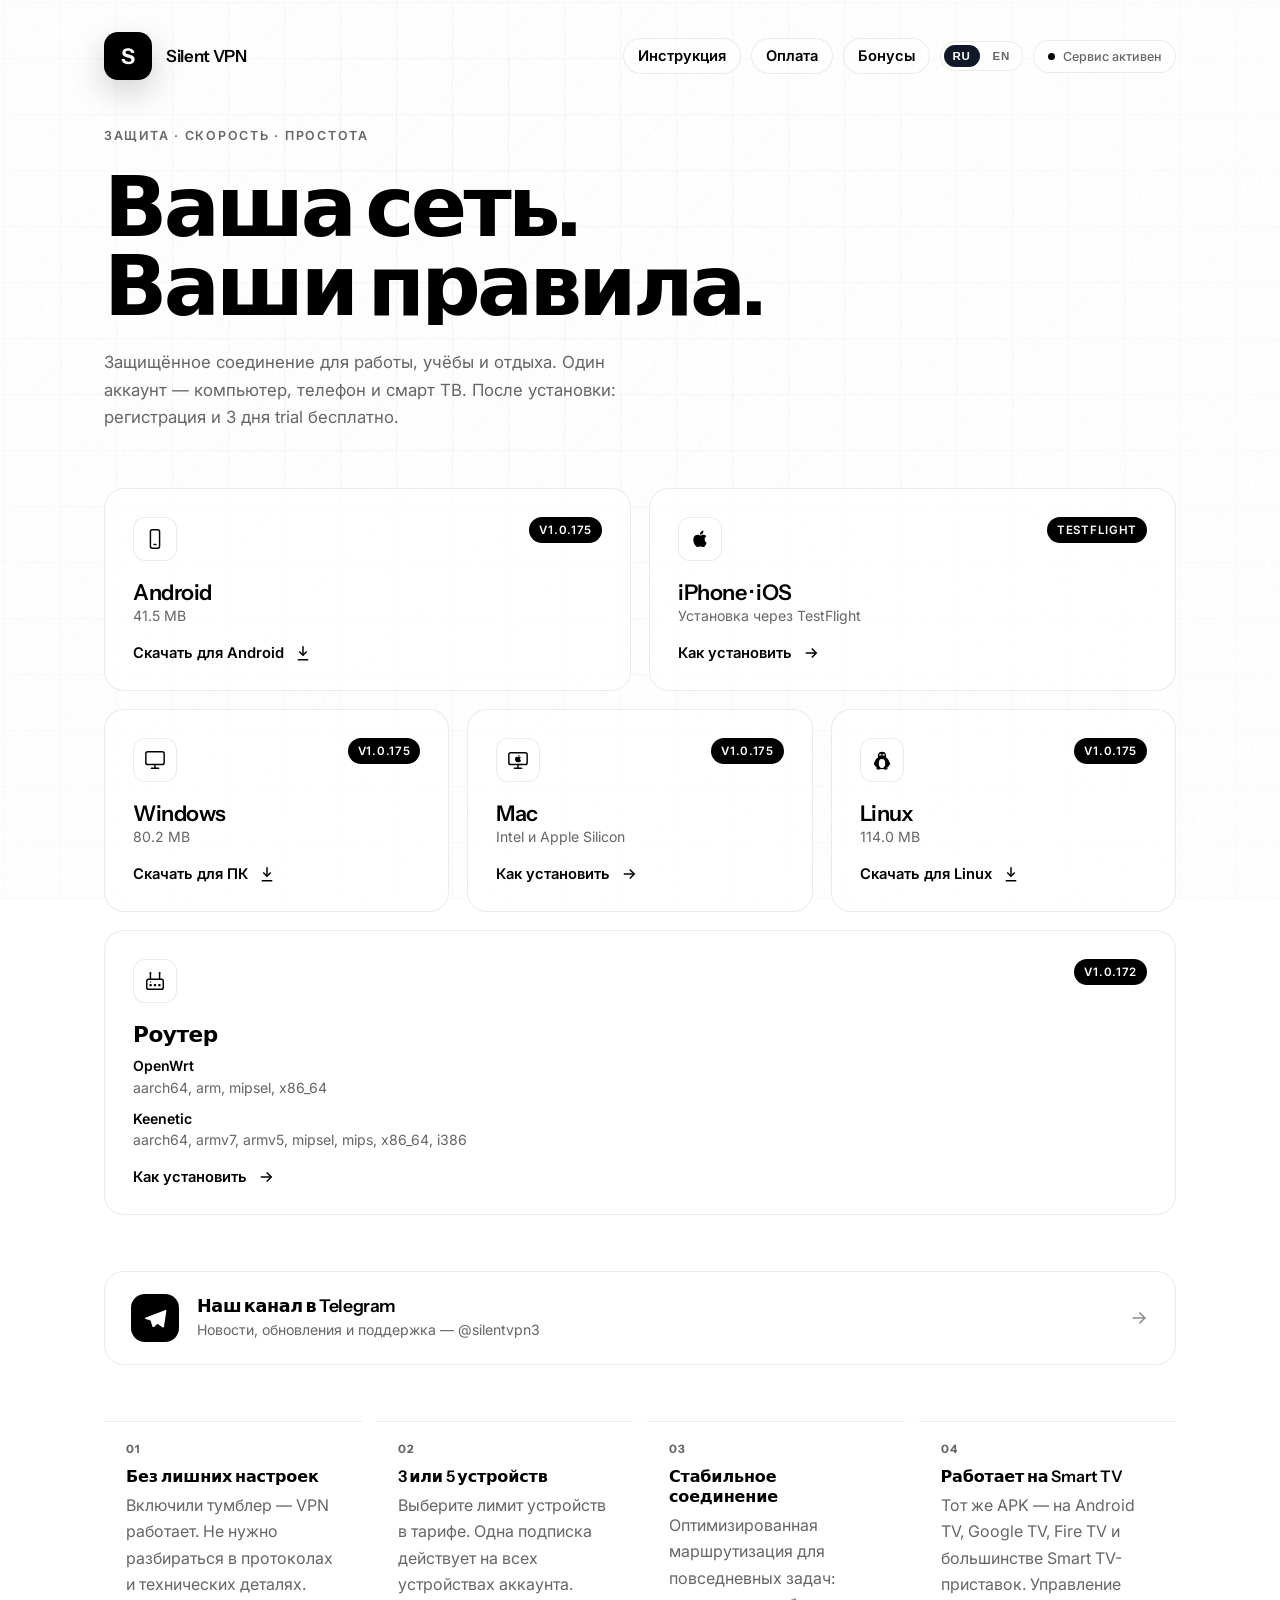
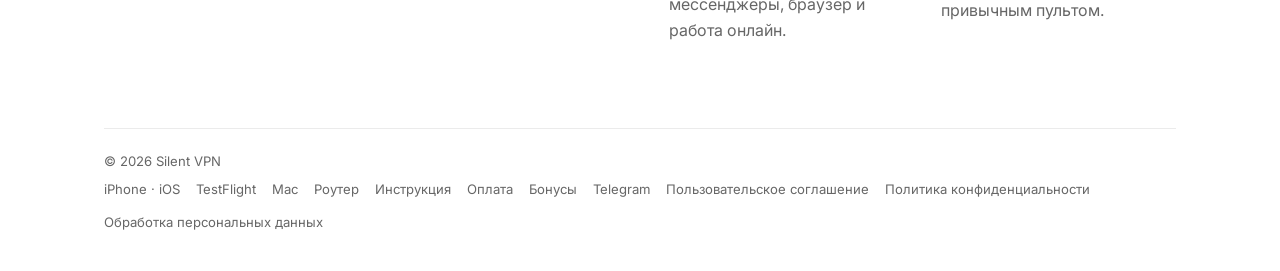
==== commit 58764861: "release(android): publish 1.0.175 download metadata" ====
--- a/index.html
+++ b/index.html
@@ -656,12 +656,12 @@
       </section>
 
       <section class="downloads" aria-label="Скачать приложение">
-        <a class="dl-card dl-card-mobile" id="androidDownload" href="https://github.com/silentvpn3/silentvpn3.github.io/releases/download/v1.0.174/SilentVPN-release-1.0.174.apk" download>
+        <a class="dl-card dl-card-mobile" id="androidDownload" href="https://github.com/silentvpn3/silentvpn3.github.io/releases/download/v1.0.175/SilentVPN-release-1.0.175.apk" download>
           <div class="dl-top">
             <div class="dl-icon" aria-hidden="true">
               <svg viewBox="0 0 24 24"><rect x="7" y="2" width="10" height="20" rx="2"/><path d="M11 18h2"/></svg>
             </div>
-            <span class="version-badge" id="androidVersion" data-version="1.0.174">v1.0.174</span>
+            <span class="version-badge" id="androidVersion" data-version="1.0.175">v1.0.175</span>
           </div>
           <div>
             <div class="dl-title">Android</div>
@@ -2264,10 +2264,10 @@
         download_url: "https://github.com/silentvpn3/silentvpn3.github.io/releases/download/v1.0.175/Silent.VPN.Setup.1.0.175.exe",
       },
       android: {
-        version: "1.0.174",
-        size: 43493255,
-        filename: "SilentVPN-release-1.0.174.apk",
-        download_url: "https://github.com/silentvpn3/silentvpn3.github.io/releases/download/v1.0.174/SilentVPN-release-1.0.174.apk",
+        version: "1.0.175",
+        size: 43501879,
+        filename: "SilentVPN-release-1.0.175.apk",
+        download_url: "https://github.com/silentvpn3/silentvpn3.github.io/releases/download/v1.0.175/SilentVPN-release-1.0.175.apk",
       },
       linux: {
         version: "1.0.175",
